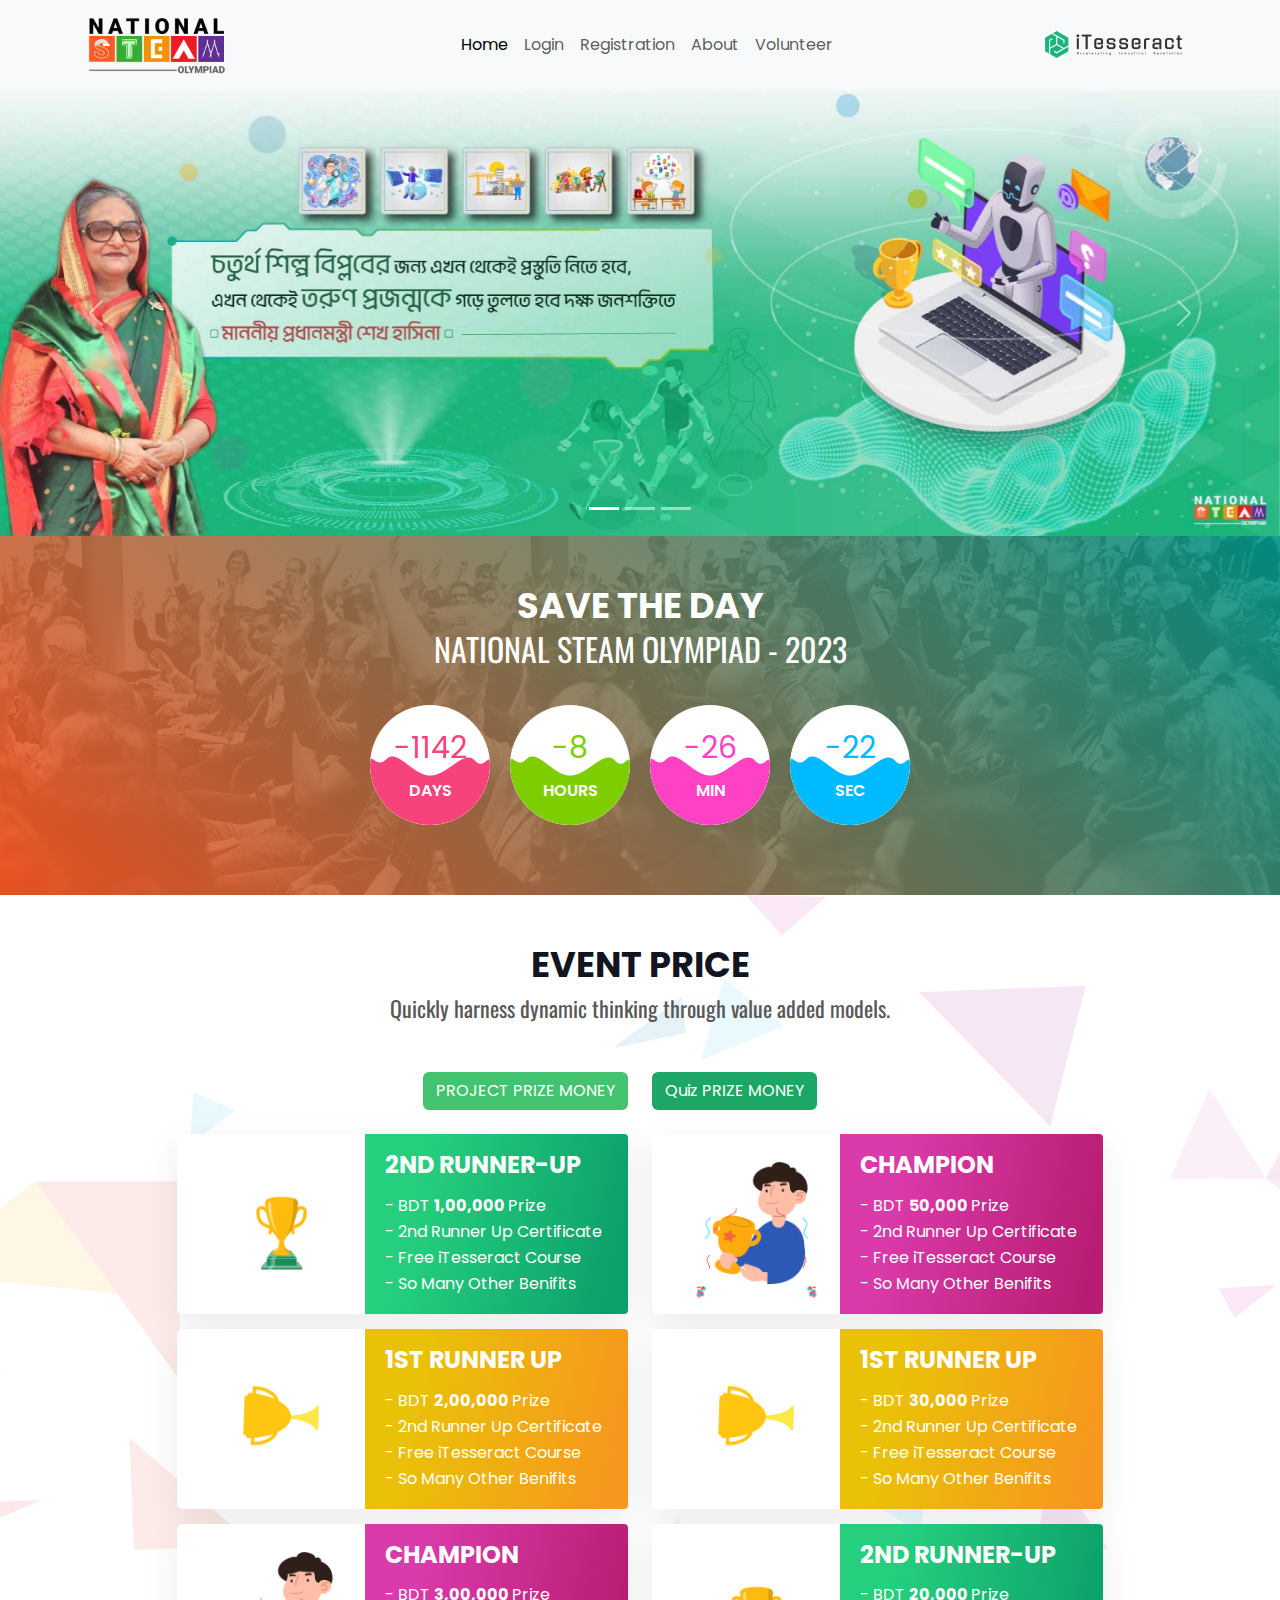
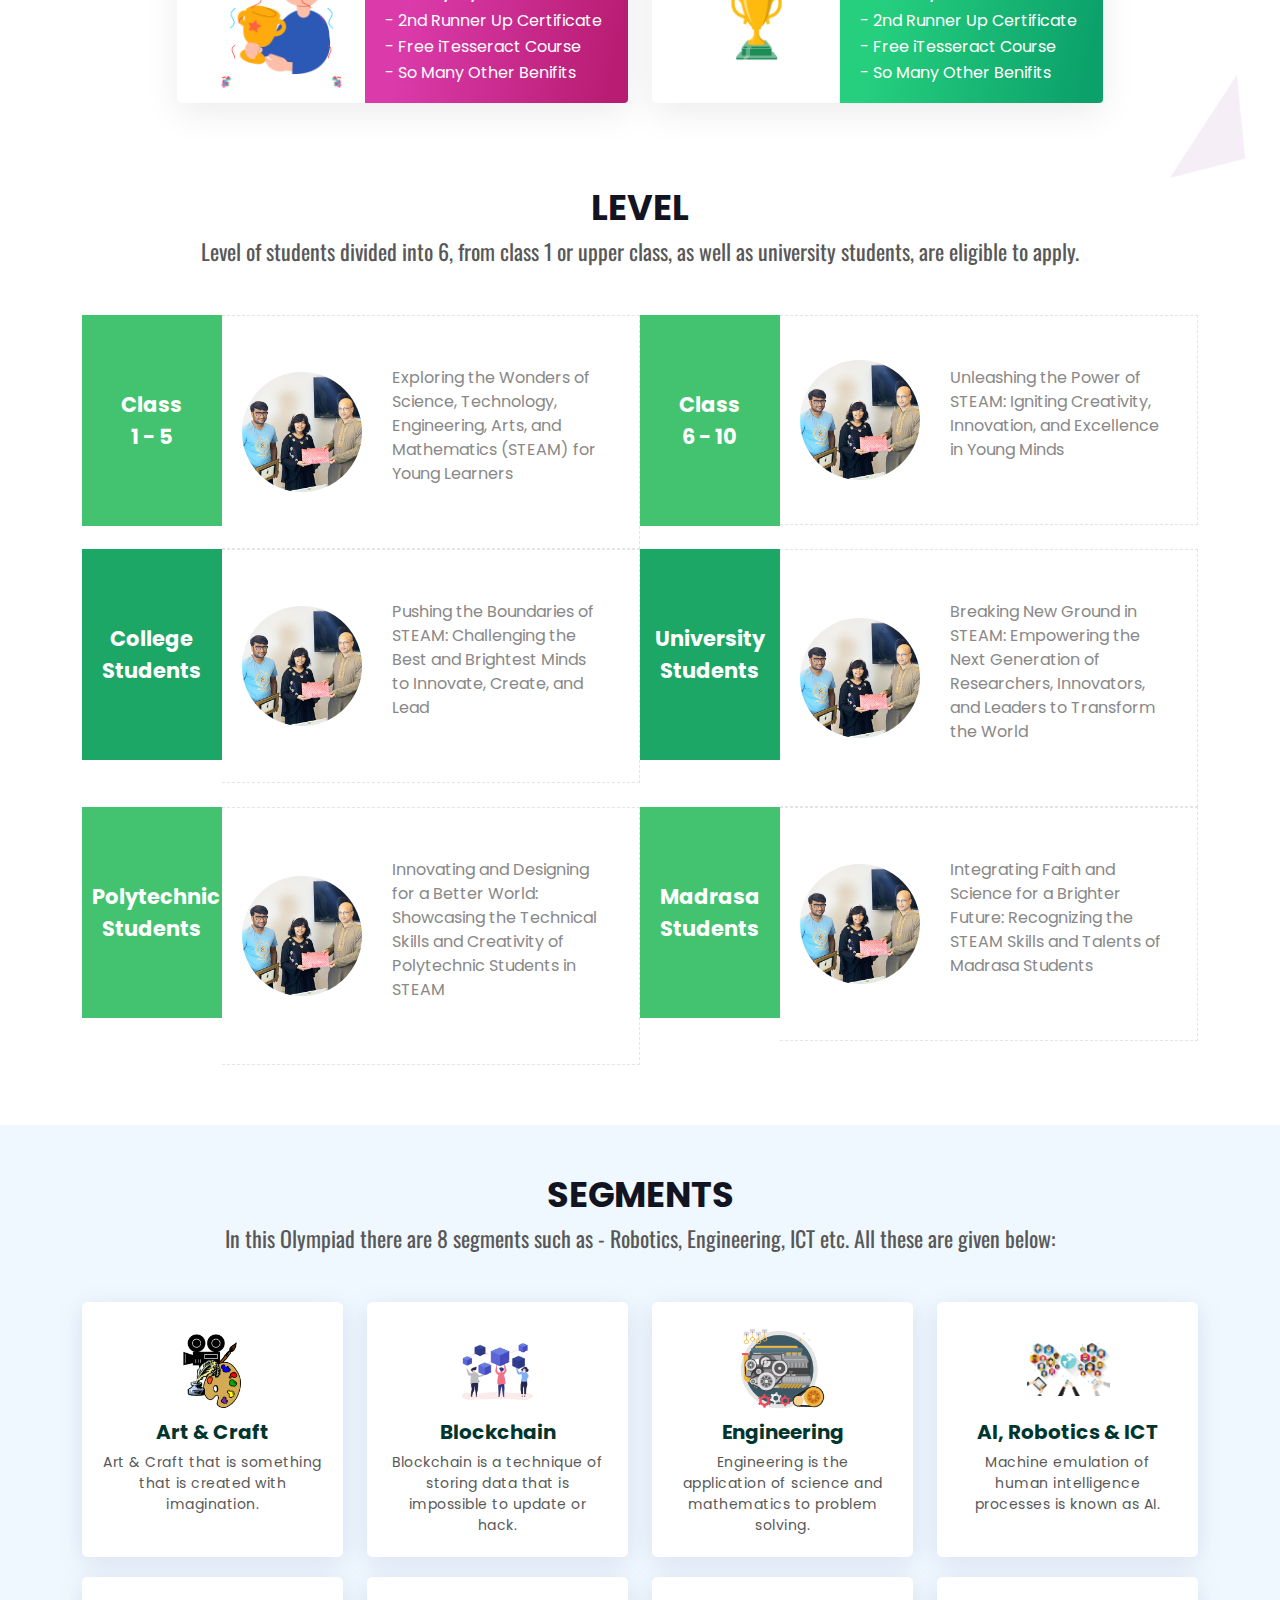
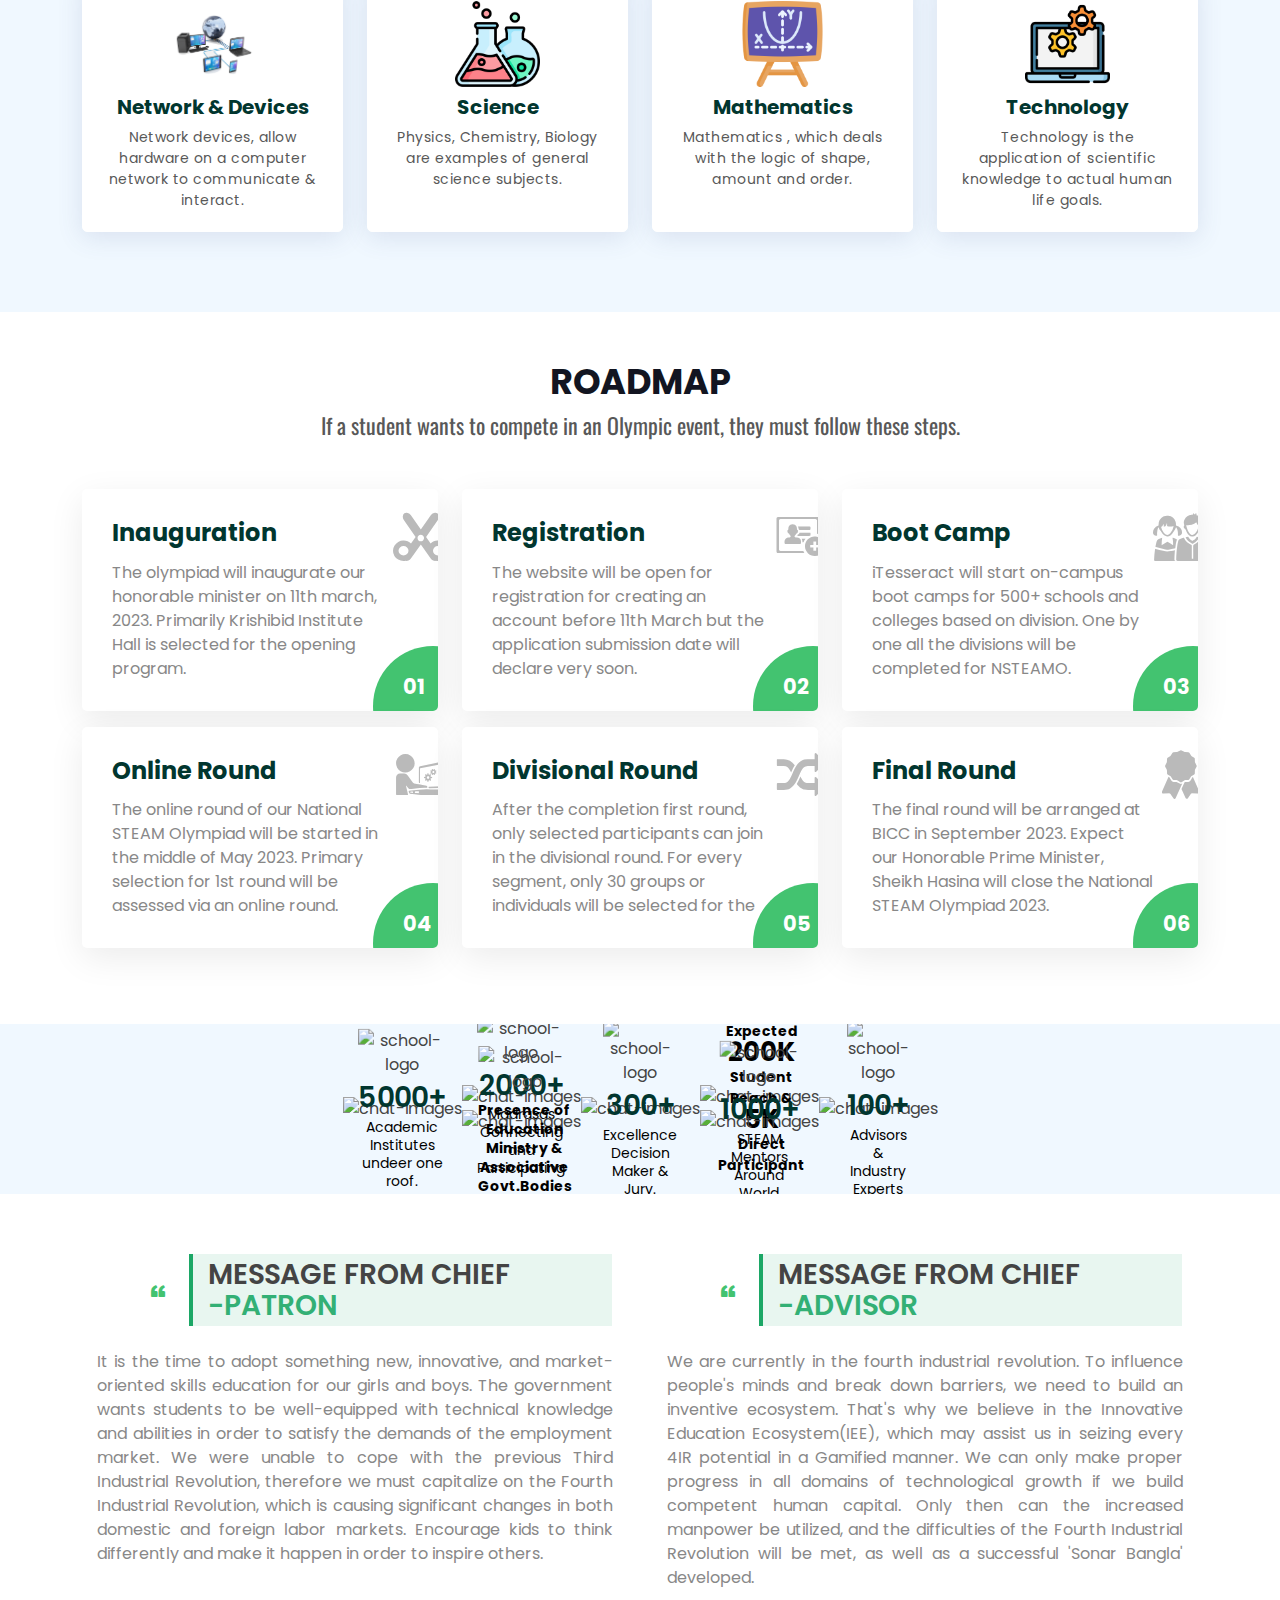
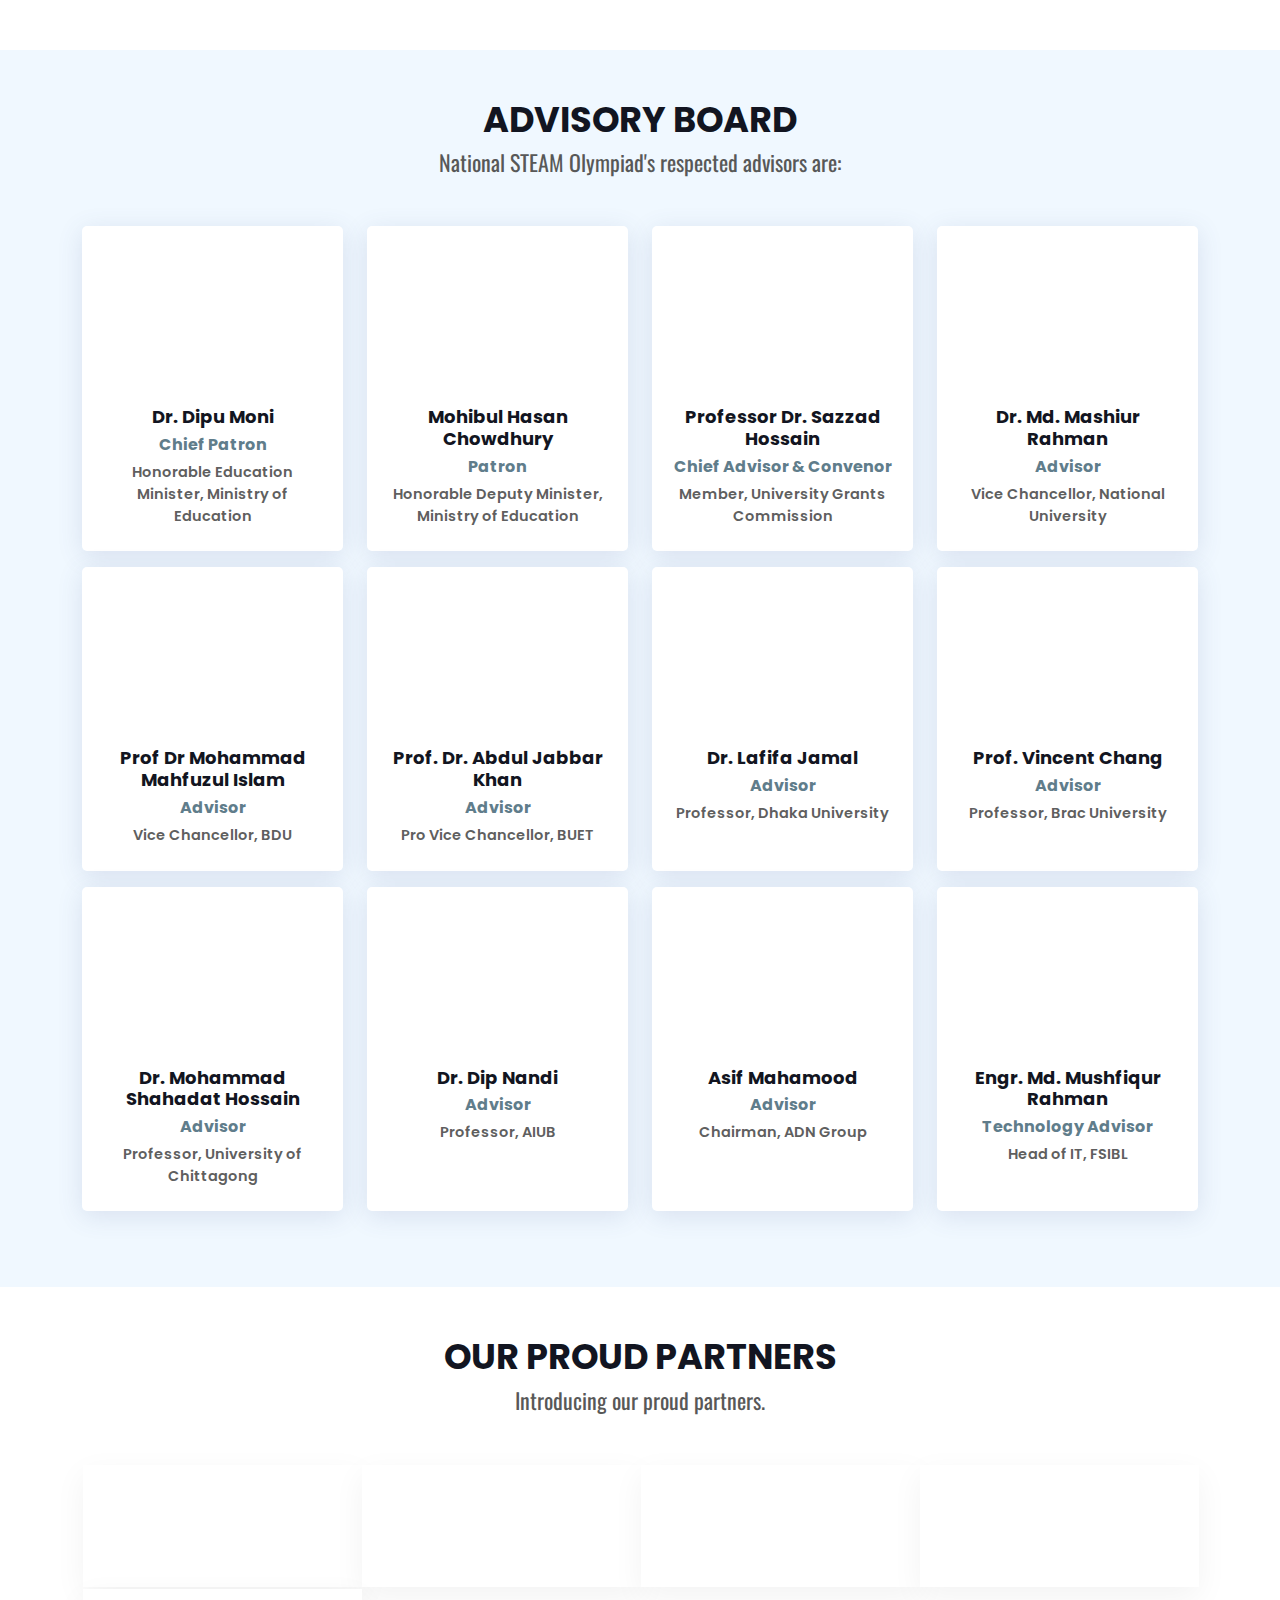
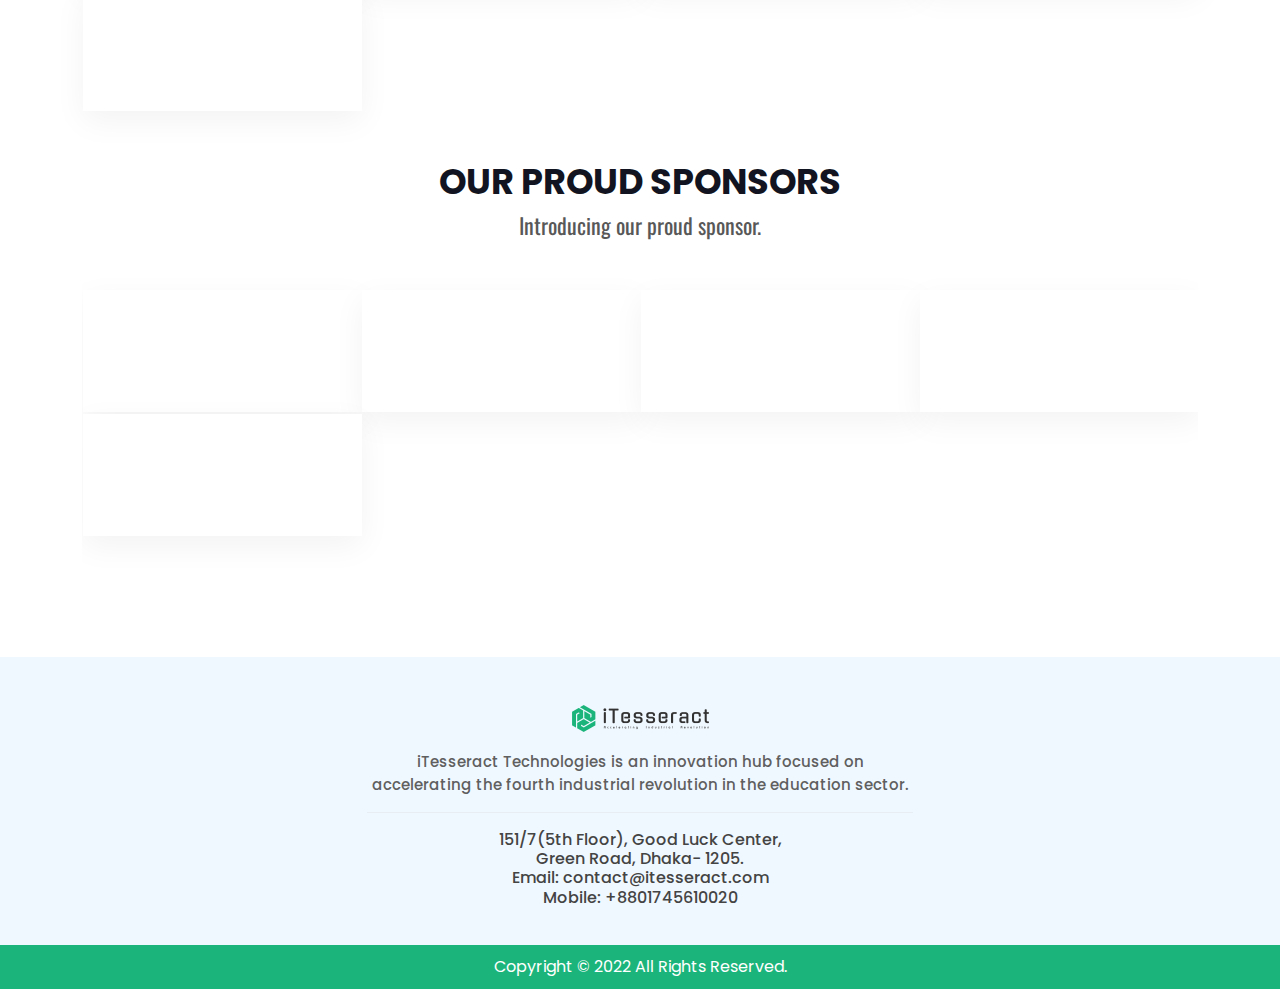
==== index.html @ 8653ddee "update color" ====
<!DOCTYPE html>
<html class="no-js" lang="">
  <head>
    <meta charset="utf-8" />
    <link rel="shortcut icon" href="img/favicon.svg" />
    <title>National Steam Olympiad :: Organizer iTesseract Technologies</title>
    <meta name="description" content="" />
    <meta name="viewport" content="width=device-width, initial-scale=1" />
    <meta property="og:title" content="" />
    <meta property="og:type" content="" />
    <meta property="og:url" content="" />
    <meta property="og:image" content="" />
    <link rel="manifest" href="site.webmanifest" />
    <link rel="apple-touch-icon" href="icon.png" />
    <!-- Place favicon.ico in the root directory -->
    <!-- google fonts -->
    <link rel="preconnect" href="https://fonts.googleapis.com" />
    <link rel="preconnect" href="https://fonts.gstatic.com" crossorigin />
    <link
      href="https://fonts.googleapis.com/css2?family=Oswald:wght@200;300;400;500;600;700&family=Poppins:ital,wght@0,300;0,400;0,500;0,600;0,700;0,900;1,300;1,400;1,500;1,600;1,700&display=swap"
      rel="stylesheet"
    />
    <!-- bootstrap css -->
    <link rel="stylesheet" href="css/bootstrap.min.css" />
    <!-- icofontcss -->
    <link rel="stylesheet" href="css/icofont.min.css" />
    <link rel="stylesheet" href="css/normalize.css" />
    <link rel="stylesheet" href="css/main.css" />
    <link rel="stylesheet" href="style.css" />
    <link rel="stylesheet" href="css/responsive.css" />
  </head>

  <body>
    <!-- ======= Header ======= -->
    <header>
      <nav class="navbar sticky-top navbar-expand-lg bg-light bg-gradient">
        <div class="container">
          <a class="navbar-brand" href="index.html">
            <img class="brand-logo" src="img/stem-logo.png" alt="stem-logo" />
          </a>
          <button
            class="navbar-toggler"
            type="button"
            data-bs-toggle="collapse"
            data-bs-target="#navbarSupportedContent"
            aria-controls="navbarSupportedContent"
            aria-expanded="false"
            aria-label="Toggle navigation"
          >
            <span class="navbar-toggler-icon"></span>
          </button>
          <div class="collapse navbar-collapse" id="navbarSupportedContent">
            <ul class="navbar-nav mx-auto mb-2 mb-lg-0">
              <li class="nav-item">
                <a class="nav-link active" aria-current="page" href="#"
                  >Home
                </a>
              </li>
              <li class="nav-item">
                <a class="nav-link" href="#">Login</a>
              </li>
              <li class="nav-item">
                <a class="nav-link" href="#">Registration</a>
              </li>
              <li class="nav-item">
                <a class="nav-link" href="#">About</a>
              </li>
              <li class="nav-item">
                <a class="nav-link" href="#"> Volunteer</a>
              </li>
            </ul>
            <a class="navbar-brand" href="https://itesseract.co/">
              <img
                class="brand-logo2"
                src="img/logoo.png"
                alt="itesseract-logo"
              />
            </a>
          </div>
        </div>
      </nav>
    </header>
    <!-- End Header -->

    <!-- ======= Hero Section ======= -->
    <div id="carouselExampleIndicators" class="carousel slide">
      <div class="carousel-indicators">
        <button
          type="button"
          data-bs-target="#carouselExampleIndicators"
          data-bs-slide-to="0"
          class="active"
          aria-current="true"
          aria-label="Slide 1"
        ></button>
        <button
          type="button"
          data-bs-target="#carouselExampleIndicators"
          data-bs-slide-to="1"
          aria-label="Slide 2"
        ></button>
        <button
          type="button"
          data-bs-target="#carouselExampleIndicators"
          data-bs-slide-to="2"
          aria-label="Slide 3"
        ></button>
      </div>
      <div class="carousel-inner">
        <div class="carousel-item active">
          <img
            loading="lazy"
            src="img/hero/test-02_1677134857.jpg"
            class="d-block w-100"
            alt="slider-01"
          />
        </div>
        <div class="carousel-item">
          <img
            loading="lazy"
            src="img/hero/test-02_1677134857.jpg"
            class="d-block w-100"
            alt="slider-02"
          />
        </div>
        <div class="carousel-item">
          <img
            loading="lazy"
            src="img/hero/test-02_1677134857.jpg"
            class="d-block w-100"
            alt="slider-03"
          />
        </div>
      </div>
      <button
        class="carousel-control-prev"
        type="button"
        data-bs-target="#carouselExampleIndicators"
        data-bs-slide="prev"
      >
        <span class="carousel-control-prev-icon" aria-hidden="true"></span>
        <span class="visually-hidden">Previous</span>
      </button>
      <button
        class="carousel-control-next"
        type="button"
        data-bs-target="#carouselExampleIndicators"
        data-bs-slide="next"
      >
        <span class="carousel-control-next-icon" aria-hidden="true"></span>
        <span class="visually-hidden">Next</span>
      </button>
    </div>
    <!-- End Hero section -->

    <!-- ======= countdown days ======= -->
    <section class="count-down overlay" id="count-down">
      <div class="container">
        <div class="row">
          <div class="col-lg-12">
            <div class="count-down-heading">
              <h2 class="text-uppercase">save the day</h2>
              <h3 class="text-uppercase">NATIONAL STEAM OLYMPIAD - 2023</h3>
            </div>
            <div>
              <ul id="countdown" class="countdownitems" data-count="2023/06/11">
                <li class="clock-item" title="Days">
                  <span class="count-number">%d</span>
                  <p class="days_text count-text">Days</p>
                </li>
                <li class="clock-item" title="Hours">
                  <span class="count-number">%h</span>
                  <p class="days_text count-text">Hours</p>
                </li>
                <li class="clock-item" title="Min">
                  <span class="count-number">%m</span>
                  <p class="days_text count-text">Min</p>
                </li>
                <li class="clock-item" title="Sec">
                  <span class="count-number">%s</span>
                  <p class="days_text count-text">Sec</p>
                </li>
              </ul>
            </div>
          </div>
        </div>
      </div>
    </section>
    <!-- End countdown days -->

    <!-- ======= price section ======= -->
    <section id="price-section" class="price-section">
      <div class="container">
        <div class="section-title mb-5">
          <h3>Event Price</h3>
          <p>Quickly harness dynamic thinking through value added models.</p>
        </div>
        <div class="row">
          <div class="col-lg-12">
            <div class="row justify-content-center">
              <div class="col-lg-10">
                <div class="row">
                  <div class="col-lg-6 col-sm-12">
                    <div class="mb-4 text-end">
                      <button class="btn prize-btn">PROJECT PRIZE MONEY</button>
                    </div>
                    <div class="card single-price-item">
                      <div class="row g-0 align-items-center">
                        <div class="col-md-5 col-5">
                          <div class="price-svg">
                            <img
                              loading="lazy"
                              src="img/animation/100888-cup.gif"
                              class="img-fluid rounded-start"
                              alt="..."
                            />
                          </div>
                        </div>
                        <div class="col-md-7 col-7">
                          <div class="card-body single-price-body">
                            <h3>2ND RUNNER-UP</h3>
                            <p>- BDT <b> 1,00,000 </b> Prize</p>
                            <p>- 2nd Runner Up Certificate</p>
                            <p>- Free iTesseract Course</p>
                            <p>- So Many Other Benifits</p>
                          </div>
                        </div>
                      </div>
                    </div>
                    <div class="card single-price-item">
                      <div class="row g-0 align-items-center">
                        <div class="col-md-5 col-5">
                          <div class="price-svg">
                            <img
                              loading="lazy"
                              src="img/animation/first.gif"
                              class="img-fluid rounded-start"
                              alt="1ST RUNNER UP"
                            />
                          </div>
                        </div>
                        <div class="col-md-7 col-7">
                          <div class="card-body single-price-body2">
                            <h3>1ST RUNNER UP</h3>
                            <p>- BDT <b> 2,00,000 </b> Prize</p>
                            <p>- 2nd Runner Up Certificate</p>
                            <p>- Free iTesseract Course</p>
                            <p>- So Many Other Benifits</p>
                          </div>
                        </div>
                      </div>
                    </div>
                    <div class="card single-price-item">
                      <div class="row g-0 align-items-center">
                        <div class="col-md-5 col-5">
                          <div class="price-svg">
                            <img
                              loading="lazy"
                              src="img/animation/cam.gif"
                              class="img-fluid rounded-start"
                              alt="CHAMPION"
                            />
                          </div>
                        </div>
                        <div class="col-md-7 col-7">
                          <div class="card-body single-price-body3">
                            <h3>CHAMPION</h3>
                            <p>- BDT <b> 3,00,000 </b> Prize</p>
                            <p>- 2nd Runner Up Certificate</p>
                            <p>- Free iTesseract Course</p>
                            <p>- So Many Other Benifits</p>
                          </div>
                        </div>
                      </div>
                    </div>
                  </div>
                  <div class="col-lg-6 col-sm-12">
                    <div class="mb-4">
                      <button class="btn quiz-btn">Quiz PRIZE MONEY</button>
                    </div>
                    <div class="card single-price-item">
                      <div class="row g-0 align-items-center">
                        <div class="col-md-5 col-5">
                          <div class="price-svg">
                            <img
                              loading="lazy"
                              src="img/animation/cam.gif"
                              class="img-fluid rounded-start"
                              alt="CHAMPION"
                            />
                          </div>
                        </div>
                        <div class="col-md-7 col-7">
                          <div class="card-body single-price-body3">
                            <h3>CHAMPION</h3>
                            <p>- BDT <b> 50,000 </b> Prize</p>
                            <p>- 2nd Runner Up Certificate</p>
                            <p>- Free iTesseract Course</p>
                            <p>- So Many Other Benifits</p>
                          </div>
                        </div>
                      </div>
                    </div>
                    <div class="card single-price-item">
                      <div class="row g-0 align-items-center">
                        <div class="col-md-5 col-5">
                          <div class="price-svg">
                            <img
                              loading="lazy"
                              src="img/animation/first.gif"
                              class="img-fluid rounded-start"
                              alt="1ST RUNNER UP"
                            />
                          </div>
                        </div>
                        <div class="col-md-7 col-7">
                          <div class="card-body single-price-body2">
                            <h3>1ST RUNNER UP</h3>
                            <p>- BDT <b> 30,000 </b> Prize</p>
                            <p>- 2nd Runner Up Certificate</p>
                            <p>- Free iTesseract Course</p>
                            <p>- So Many Other Benifits</p>
                          </div>
                        </div>
                      </div>
                    </div>
                    <div class="card single-price-item">
                      <div class="row g-0 align-items-center">
                        <div class="col-md-5 col-5">
                          <div class="price-svg">
                            <img
                              loading="lazy"
                              src="img/animation/100888-cup.gif"
                              class="img-fluid rounded-start"
                              alt="..."
                            />
                          </div>
                        </div>
                        <div class="col-md-7 col-7">
                          <div class="card-body single-price-body">
                            <h3>2ND RUNNER-UP</h3>
                            <p>- BDT <b> 20,000 </b> Prize</p>
                            <p>- 2nd Runner Up Certificate</p>
                            <p>- Free iTesseract Course</p>
                            <p>- So Many Other Benifits</p>
                          </div>
                        </div>
                      </div>
                    </div>
                  </div>
                </div>
              </div>
            </div>
          </div>
        </div>
      </div>
    </section>
    <!-- End price section -->

    <!-- ======= Level section ======= -->
    <section id="Level-section" class="level-section">
      <div class="container">
        <div class="section-title mb-5">
          <h3>LEVEL</h3>
          <p class="">
            Level of students divided into 6, from class 1 or upper class, as
            well as university students, are eligible to apply.
          </p>
        </div>
        <div class="row g-0">
          <!-- level-listing start  -->
          <div class="col-lg-6">
            <div class="level-listing">
              <div class="row g-0">
                <div class="col-lg-3">
                  <div class="level-slot-class">
                    <span
                      >Class <br />
                      1 - 5</span
                    >
                  </div>
                </div>
                <div class="col-lg-9">
                  <div class="level-slot-info">
                    <a href="">
                      <img
                        loading="lazy"
                        class="level-slot-student img-fluid"
                        src="img/class-5---10_1674560384.jpg"
                        alt=""
                      />
                    </a>
                    <div class="level-slot-info-content">
                      <!-- <h3>Class 1 - 5</h3> -->
                      <p>
                        Exploring the Wonders of Science, Technology,
                        Engineering, Arts, and Mathematics (STEAM) for Young
                        Learners
                      </p>
                    </div>
                  </div>
                </div>
              </div>
            </div>
          </div>
          <!-- level-listing end  -->
          <!-- level-listing start  -->
          <div class="col-lg-6">
            <div class="level-listing">
              <div class="row g-0">
                <div class="col-lg-3">
                  <div class="level-slot-class">
                    <span
                      >Class <br />
                      6 - 10</span
                    >
                  </div>
                </div>
                <div class="col-lg-9">
                  <div class="level-slot-info">
                    <a href="">
                      <img
                        loading="lazy"
                        class="level-slot-student img-fluid"
                        src="img/class-5---10_1674560384.jpg"
                        alt=""
                      />
                    </a>
                    <div class="level-slot-info-content">
                      <!-- <h3>Class 6 - 10</h3> -->
                      <p>
                        Unleashing the Power of STEAM: Igniting Creativity,
                        <br />
                        Innovation, and Excellence in Young Minds
                      </p>
                    </div>
                  </div>
                </div>
              </div>
            </div>
          </div>
          <!-- level-listing end  -->
          <div class="col-lg-6">
            <div class="level-listing">
              <div class="row g-0">
                <div class="col-lg-3">
                  <div class="level-slot-class2">
                    <span>College Students</span>
                  </div>
                </div>
                <div class="col-lg-9">
                  <div class="level-slot-info">
                    <a href="">
                      <img
                        loading="lazy"
                        class="level-slot-student img-fluid"
                        src="img/class-5---10_1674560384.jpg"
                        alt=""
                      />
                    </a>
                    <div class="level-slot-info-content">
                      <!-- <h3>College Students</h3> -->
                      <p>
                        Pushing the Boundaries of STEAM: Challenging the Best
                        and Brightest Minds to Innovate, Create, and Lead
                      </p>
                    </div>
                  </div>
                </div>
              </div>
            </div>
          </div>
          <div class="col-lg-6">
            <div class="level-listing">
              <div class="row g-0">
                <div class="col-lg-3">
                  <div class="level-slot-class2">
                    <span> University Students</span>
                  </div>
                </div>
                <div class="col-lg-9">
                  <div class="level-slot-info">
                    <a href="">
                      <img
                        loading="lazy"
                        class="level-slot-student img-fluid"
                        src="img/class-5---10_1674560384.jpg"
                        alt=""
                      />
                    </a>
                    <div class="level-slot-info-content">
                      <!-- <h3>University Students</h3> -->
                      <p>
                        Breaking New Ground in STEAM: Empowering the Next
                        Generation of Researchers, Innovators, and Leaders to
                        Transform the World
                      </p>
                    </div>
                  </div>
                </div>
              </div>
            </div>
          </div>
          <div class="col-lg-6">
            <div class="level-listing">
              <div class="row g-0">
                <div class="col-lg-3">
                  <div class="level-slot-class">
                    <span>Polytechnic Students</span>
                  </div>
                </div>
                <div class="col-lg-9">
                  <div class="level-slot-info">
                    <a href="">
                      <img
                        loading="lazy"
                        class="level-slot-student img-fluid"
                        src="img/class-5---10_1674560384.jpg"
                        alt=""
                      />
                    </a>
                    <div class="level-slot-info-content">
                      <!-- <h3>Polytechnic Students</h3> -->
                      <p>
                        Innovating and Designing for a Better World: Showcasing
                        the Technical Skills and Creativity of Polytechnic
                        Students in STEAM
                      </p>
                    </div>
                  </div>
                </div>
              </div>
            </div>
          </div>
          <div class="col-lg-6">
            <div class="level-listing">
              <div class="row g-0">
                <div class="col-lg-3">
                  <div class="level-slot-class">
                    <span>Madrasa Students</span>
                  </div>
                </div>
                <div class="col-lg-9">
                  <div class="level-slot-info">
                    <a href="">
                      <img
                        loading="lazy"
                        class="level-slot-student img-fluid"
                        src="img/class-5---10_1674560384.jpg"
                        alt=""
                      />
                    </a>
                    <div class="level-slot-info-content">
                      <!-- <h3>Madrasa Students</h3> -->
                      <p>
                        Integrating Faith and Science for a Brighter Future:
                        Recognizing the STEAM Skills and Talents of Madrasa
                        Students
                      </p>
                    </div>
                  </div>
                </div>
              </div>
            </div>
          </div>
        </div>
      </div>
    </section>
    <!-- End Level section -->

    <!-- ======= SEGMENTS ======= -->
    <section id="segment" class="segment">
      <div class="container">
        <div class="section-title mb-5">
          <h3>SEGMENTS</h3>
          <p class="">
            In this Olympiad there are 8 segments such as - Robotics,
            Engineering, ICT etc. All these are given below:
          </p>
        </div>
        <div class="row">
          <div class="col-md-6 col-lg-3 d-flex align-items-stretch">
            <div class="segment-card">
              <div class="icon">
                <img
                  loading="lazy"
                  class="img-fluid segment-icons"
                  src="img/icons/art-&-craft_1671603487.png"
                  alt="art craft"
                />
              </div>
              <h4 class="title"><a href="">Art & Craft</a></h4>
              <p class="description">
                Art & Craft that is something that is created with imagination.
              </p>
            </div>
          </div>
          <div class="col-md-6 col-lg-3 d-flex align-items-stretch">
            <div class="segment-card">
              <div class="icon">
                <img
                  loading="lazy"
                  class="img-fluid"
                  src="img/icons/blockchain_1671602886.jpg"
                  alt="art craft"
                />
              </div>
              <h4 class="title"><a href="">Blockchain</a></h4>
              <p class="description">
                Blockchain is a technique of storing data that is impossible to
                update or hack.
              </p>
            </div>
          </div>
          <div class="col-md-6 col-lg-3 d-flex align-items-stretch">
            <div class="segment-card">
              <div class="icon">
                <img
                  loading="lazy"
                  class="img-fluid"
                  src="img/icons/engineering_1671602560.png"
                  alt="art craft"
                />
              </div>
              <h4 class="title"><a href="">Engineering</a></h4>
              <p class="description">
                Engineering is the application of science and mathematics to
                problem solving.
              </p>
            </div>
          </div>
          <div class="col-md-6 col-lg-3 d-flex align-items-stretch">
            <div class="segment-card">
              <div class="icon">
                <img
                  loading="lazy"
                  class="img-fluid"
                  src="img/icons/ai-&-ict_1671515935.png"
                  alt="art craft"
                />
              </div>
              <h4 class="title"><a href="">AI, Robotics & ICT</a></h4>
              <p class="description">
                Machine emulation of human intelligence processes is known as
                AI.
              </p>
            </div>
          </div>
          <div class="col-md-6 col-lg-3 d-flex align-items-stretch">
            <div class="segment-card">
              <div class="icon">
                <img
                  loading="lazy"
                  class="img-fluid"
                  src="img/icons/network-&-devices_1671515806.png"
                  alt="Network & Devices"
                />
              </div>
              <h4 class="title"><a href="">Network & Devices</a></h4>
              <p class="description">
                Network devices, allow hardware on a computer network to
                communicate & interact.
              </p>
            </div>
          </div>
          <div class="col-md-6 col-lg-3 d-flex align-items-stretch">
            <div class="segment-card">
              <div class="icon">
                <img
                  loading="lazy"
                  class="img-fluid"
                  src="img/icons/general-science_1670650519.png"
                  alt="Science"
                />
              </div>
              <h4 class="title"><a href="">Science</a></h4>
              <p class="description">
                Physics, Chemistry, Biology are examples of general science
                subjects.
              </p>
            </div>
          </div>
          <div class="col-md-6 col-lg-3 d-flex align-items-stretch">
            <div class="segment-card">
              <div class="icon">
                <img
                  loading="lazy"
                  class="img-fluid"
                  src="img/icons/mathematics_1670650476.png"
                  alt="Mathematics"
                />
              </div>
              <h4 class="title"><a href="">Mathematics</a></h4>
              <p class="description">
                Mathematics , which deals with the logic of shape, amount and
                order.
              </p>
            </div>
          </div>
          <div class="col-md-6 col-lg-3 d-flex align-items-stretch">
            <div class="segment-card">
              <div class="icon">
                <img
                  loading="lazy"
                  class="img-fluid"
                  src="img/icons/technology-&-engineering_1670650377.png"
                  alt="Technology"
                />
              </div>
              <h4 class="title"><a href="">Technology</a></h4>
              <p class="description">
                Technology is the application of scientific knowledge to actual
                human life goals.
              </p>
            </div>
          </div>
        </div>
      </div>
    </section>
    <!-- End SEGMENTS -->

    <!-- ======= ROADMAP ======= -->
    <section id="roadmap" class="roadmap">
      <div class="container">
        <div class="section-title mb-5">
          <h3>ROADMAP</h3>
          <p class="">
            If a student wants to compete in an Olympic event, they must follow
            these steps.
          </p>
        </div>
        <div class="row">
          <div class="col-lg-4 col-md-6 col-sm-12 mb-3">
            <div class="Roadmap-items h-100">
              <i class="icofont-ui-cut roadmap-icons"></i>
              <h3 class="roadmap-title">Inauguration</h3>
              <p class="roadmap-content">
                The olympiad will inaugurate our honorable minister on 11th
                march, 2023. Primarily Krishibid Institute Hall is selected for
                the opening program.
              </p>
              <span class="Roadmap-number">01</span>
            </div>
          </div>
          <div class="col-lg-4 col-md-6 col-sm-12 mb-3">
            <div class="Roadmap-items h-100">
              <i class="icofont-contact-add roadmap-icons"></i>
              <h3 class="roadmap-title">Registration</h3>
              <p class="roadmap-content">
                The website will be open for registration for creating an
                account before 11th March but the application submission date
                will declare very soon.
              </p>
              <span class="Roadmap-number">02</span>
            </div>
          </div>
          <div class="col-lg-4 col-md-6 col-sm-12 mb-3">
            <div class="Roadmap-items h-100">
              <i class="icofont-group-students roadmap-icons"></i>
              <h3 class="roadmap-title">Boot Camp</h3>
              <p class="roadmap-content">
                iTesseract will start on-campus boot camps for 500+ schools and
                colleges based on division. One by one all the divisions will be
                completed for NSTEAMO.
              </p>
              <span class="Roadmap-number">03</span>
            </div>
          </div>
          <div class="col-lg-4 col-md-6 col-sm-12 mb-3">
            <div class="Roadmap-items h-100">
              <i class="icofont-architecture-alt roadmap-icons"></i>
              <h3 class="roadmap-title">Online Round</h3>
              <p class="roadmap-content">
                The online round of our National STEAM Olympiad will be started
                in the middle of May 2023. Primary selection for 1st round will
                be assessed via an online round.
              </p>
              <span class="Roadmap-number">04</span>
            </div>
          </div>
          <div class="col-lg-4 col-md-6 col-sm-12 mb-3">
            <div class="Roadmap-items h-100">
              <i class="icofont-random roadmap-icons"></i>
              <h3 class="roadmap-title">Divisional Round</h3>
              <p class="roadmap-content">
                After the completion first round, only selected participants can
                join in the divisional round. For every segment, only 30 groups
                or individuals will be selected for the
              </p>
              <span class="Roadmap-number">05</span>
            </div>
          </div>
          <div class="col-lg-4 col-md-6 col-sm-12 mb-3">
            <div class="Roadmap-items h-100">
              <i class="icofont-badge roadmap-icons"></i>
              <h3 class="roadmap-title">Final Round</h3>
              <p class="roadmap-content">
                The final round will be arranged at BICC in September 2023.
                Expect our Honorable Prime Minister, Sheikh Hasina will close
                the National STEAM Olympiad 2023.
              </p>
              <span class="Roadmap-number">06</span>
            </div>
          </div>
        </div>
      </div>
    </section>
    <!-- End ROADMAP -->

    <!-- start architecture design  -->
    <section class="architecture-section">
      <div class="container">
        <div class="row">
          <div class="col-lg-12">
            <div
              class="d-flex align-items-center justify-content-center flex-wrap"
            >
              <div class="architecture-container">
                <img
                  class="img-fluid"
                  src="https://i.ibb.co/CVw0BWG/New-Project-1.png"
                  alt="chat-images"
                />
                <div class="architecture-text text-center">
                  <img
                    class="img-fluid"
                    src="https://i.ibb.co/6ZF1TWc/icons8-school-50-1.png"
                    alt="school-logo"
                  />
                  <h4 class="mb-0">5000+</h4>
                  <p class="mb-0">Academic Institutes undeer one roof.</p>
                </div>
              </div>
              <div>
                <div
                  class="d-flex align-items-center justify-content-center flex-row flex-md-column flex-wrap"
                >
                  <div class="architecture-container">
                    <img
                      class="img-fluid"
                      src="https://i.ibb.co/CVw0BWG/New-Project-1.png"
                      alt="chat-images"
                    />
                    <div class="architecture-text text-center">
                      <img
                        class="img-fluid"
                        src="https://i.ibb.co/261ppp8/icons8-mosque-50.png"
                        alt="school-logo"
                      />
                      <h4 class="mb-0">2000+</h4>
                      <p class="mb-0">Madrasas Connecting and Participating</p>
                    </div>
                  </div>
                  <div class="architecture-container">
                    <img
                      class="img-fluid"
                      src="https://i.ibb.co/M8MqxNL/New-Project-2.png"
                      alt="chat-images"
                    />
                    <div class="architecture-text-second text-center">
                      <img
                        class="img-fluid"
                        src="https://i.ibb.co/9g1Wy80/Government-Seal-of-Bangladesh-svg.png"
                        alt="school-logo"
                      />
                      <p class="mb-0">
                        Presence of Education Ministry & Associative Govt.Bodies
                      </p>
                    </div>
                  </div>
                </div>
              </div>
              <div class="architecture-container">
                <img
                  class="img-fluid"
                  src="https://i.ibb.co/CVw0BWG/New-Project-1.png"
                  alt="chat-images"
                />
                <div class="architecture-text text-center">
                  <img
                    class="img-fluid"
                    src="https://i.ibb.co/FBPVGsS/icons8-user-groups-50.png"
                    alt="school-logo"
                  />
                  <h4 class="mb-0">300+</h4>
                  <p class="mb-0">Excellence Decision Maker & Jury.</p>
                </div>
              </div>
              <div>
                <div
                  class="d-flex align-items-center justify-content-center flex-row flex-md-column flex-wrap"
                >
                  <div class="architecture-container">
                    <img
                      class="img-fluid"
                      src="https://i.ibb.co/M8MqxNL/New-Project-2.png"
                      alt="chat-images"
                    />
                    <div class="architecture-text-three text-center">
                      <p class="mb-0">
                        Expected <br />
                        <span>200K</span> <br />
                        Student Reach & <br />
                        <span>5K</span> <br />
                        Direct Participant
                      </p>
                    </div>
                  </div>
                  <div class="architecture-container">
                    <img
                      class="img-fluid"
                      src="https://i.ibb.co/CVw0BWG/New-Project-1.png"
                      alt="chat-images"
                    />
                    <div class="architecture-text text-center">
                      <img
                        class="img-fluid"
                        src="https://i.ibb.co/HTCPdxS/icons8-combo-chart-50.png"
                        alt="school-logo"
                      />
                      <h4 class="mb-0">1000+</h4>
                      <p class="mb-0">STEAM Mentors Around World</p>
                    </div>
                  </div>
                </div>
              </div>
              <div class="architecture-container">
                <img
                  class="img-fluid"
                  src="https://i.ibb.co/CVw0BWG/New-Project-1.png"
                  alt="chat-images"
                />
                <div class="architecture-text text-center">
                  <img
                    class="img-fluid"
                    src="https://i.ibb.co/7nVvqmm/icons8-idea-sharing-50-1.png"
                    alt="school-logo"
                  />
                  <h4 class="mb-0">100+</h4>
                  <p class="mb-0">Advisors & Industry Experts</p>
                </div>
              </div>
            </div>
          </div>
        </div>
      </div>
    </section>
    <!-- end architecture design -->

    <!-- ======= MESSAGE FROM CHIEF ======= -->
    <section class="message-chief">
      <div class="container">
        <div class="row">
          <div class="col-lg-6">
            <div class="card mb-3 chief-single-item">
              <div class="row g-0 align-items-center">
                <div class="col-md-2">
                  <div class="chief-images">
                    <img
                      loading="lazy"
                      src="img/BOARD-member/edipu.png"
                      class="img-fluid"
                      alt="..."
                    />
                    <div class="chief-images-icons">
                      <i class="icofont-quote-left"></i>
                    </div>
                  </div>
                </div>
                <div class="col-md-10">
                  <div class="card-body py-0 chief-contnent">
                    <h5 class="card-title">
                      MESSAGE FROM CHIEF <br />
                      <span>-PATRON</span>
                    </h5>
                  </div>
                </div>
              </div>
            </div>
            <div>
              <p class="card-text chief-message">
                It is the time to adopt something new, innovative, and
                market-oriented skills education for our girls and boys. The
                government wants students to be well-equipped with technical
                knowledge and abilities in order to satisfy the demands of the
                employment market. We were unable to cope with the previous
                Third Industrial Revolution, therefore we must capitalize on the
                Fourth Industrial Revolution, which is causing significant
                changes in both domestic and foreign labor markets. Encourage
                kids to think differently and make it happen in order to inspire
                others.
              </p>
            </div>
          </div>
          <div class="col-lg-6">
            <div class="card mb-3 chief-single-item">
              <div class="row g-0 align-items-center">
                <div class="col-md-2">
                  <div class="chief-images">
                    <img
                      loading="lazy"
                      src="img/BOARD-member/eadvisor.png"
                      class="img-fluid"
                      alt="..."
                    />
                    <div class="chief-images-icons">
                      <i class="icofont-quote-left"></i>
                    </div>
                  </div>
                </div>
                <div class="col-md-10">
                  <div class="card-body py-0 chief-contnent">
                    <h5 class="card-title">
                      MESSAGE FROM CHIEF <br /><span>-ADVISOR</span>
                    </h5>
                  </div>
                </div>
              </div>
            </div>
            <div>
              <p class="card-text chief-message">
                We are currently in the fourth industrial revolution. To
                influence people's minds and break down barriers, we need to
                build an inventive ecosystem. That's why we believe in the
                Innovative Education Ecosystem(IEE), which may assist us in
                seizing every 4IR potential in a Gamified manner. We can only
                make proper progress in all domains of technological growth if
                we build competent human capital. Only then can the increased
                manpower be utilized, and the difficulties of the Fourth
                Industrial Revolution will be met, as well as a successful
                'Sonar Bangla' developed.
              </p>
            </div>
          </div>
        </div>
      </div>
    </section>
    <!-- End MESSAGE FROM CHIEF -->

    <!-- ======= ADVISORY BOARD ======= -->
    <section id="advisory" class="advisory">
      <div class="container">
        <div class="section-title mb-5">
          <h3>ADVISORY BOARD</h3>
          <p class="">National STEAM Olympiad's respected advisors are:</p>
        </div>
        <div class="row">
          <div class="col-lg-3 mb-3">
            <div class="advisory-card h-100">
              <div class="icon">
                <img
                  loading="lazy"
                  class="img-fluid advisory-icons"
                  src="img/BOARD-member/dr.-dipu-moni_1671266225.png"
                  alt="art craft"
                />
              </div>
              <h4 class="title"><a href="">Dr. Dipu Moni</a></h4>
              <h6>Chief Patron</h6>
              <p class="description">
                Honorable Education Minister, Ministry of Education
              </p>
            </div>
          </div>
          <div class="col-lg-3 mb-3">
            <div class="advisory-card h-100">
              <div class="icon">
                <img
                  loading="lazy"
                  class="img-fluid advisory-icons"
                  src="img/BOARD-member/mohibul-hasan-chowdhury_1671266197.jpg"
                  alt="Professor Dr. Sazzad Hossain"
                />
              </div>
              <h4 class="title"><a href="">Mohibul Hasan Chowdhury</a></h4>
              <h6>Patron</h6>
              <p class="description">
                Honorable Deputy Minister, Ministry of Education
              </p>
            </div>
          </div>
          <div class="col-lg-3 mb-3">
            <div class="advisory-card h-100">
              <div class="icon">
                <img
                  loading="lazy"
                  class="img-fluid advisory-icons"
                  src="img/BOARD-member/professor-dr.-sazzad-hossain_1671265742.jpg"
                  alt="Professor Dr. Sazzad Hossain"
                />
              </div>
              <h4 class="title"><a href="">Professor Dr. Sazzad Hossain</a></h4>
              <h6>Chief Advisor & Convenor</h6>
              <p class="description">Member, University Grants Commission</p>
            </div>
          </div>
          <div class="col-lg-3 mb-3">
            <div class="advisory-card h-100">
              <div class="icon">
                <img
                  loading="lazy"
                  class="img-fluid advisory-icons"
                  src="img/BOARD-member/dr.-md.-mashiur-rahman_1677159735.png"
                  alt="Dr. Md. Mashiur Rahman"
                />
              </div>
              <h4 class="title"><a href="">Dr. Md. Mashiur Rahman</a></h4>
              <h6>Advisor</h6>
              <p class="description">Vice Chancellor, National University</p>
            </div>
          </div>
          <div class="col-lg-3 mb-3">
            <div class="advisory-card h-100">
              <div class="icon">
                <img
                  loading="lazy"
                  class="img-fluid advisory-icons"
                  src="img/BOARD-member/prof-dr-mohammad-mahfuzul-islam_1677159893.png"
                  alt="Prof Dr Mohammad Mahfuzul Islam"
                />
              </div>
              <h4 class="title">
                <a href="">Prof Dr Mohammad Mahfuzul Islam</a>
              </h4>
              <h6>Advisor</h6>
              <p class="description">Vice Chancellor, BDU</p>
            </div>
          </div>
          <div class="col-lg-3 mb-3">
            <div class="advisory-card h-100">
              <div class="icon">
                <img
                  loading="lazy"
                  class="img-fluid advisory-icons"
                  src="img/BOARD-member/prof.-dr.-abdul-jabbar-khan_1671265569.jpg"
                  alt="Prof. Dr. Abdul Jabbar Khan"
                />
              </div>
              <h4 class="title"><a href="">Prof. Dr. Abdul Jabbar Khan</a></h4>
              <h6>Advisor</h6>
              <p class="description">Pro Vice Chancellor, BUET</p>
            </div>
          </div>
          <div class="col-lg-3 mb-3">
            <div class="advisory-card h-100">
              <div class="icon">
                <img
                  loading="lazy"
                  class="img-fluid advisory-icons"
                  src="img/BOARD-member/dr.-lafifa-jamal_1671265606.jpg"
                  alt="Dr. Lafifa Jamal"
                />
              </div>
              <h4 class="title"><a href="">Dr. Lafifa Jamal</a></h4>
              <h6>Advisor</h6>
              <p class="description">Professor, Dhaka University</p>
            </div>
          </div>
          <div class="col-lg-3 mb-3">
            <div class="advisory-card h-100">
              <div class="icon">
                <img
                  loading="lazy"
                  class="img-fluid advisory-icons"
                  src="img/BOARD-member/prof.-vincent-chang_1671265467.jpg"
                  alt="Prof. Vincent Chang"
                />
              </div>
              <h4 class="title"><a href="">Prof. Vincent Chang</a></h4>
              <h6>Advisor</h6>
              <p class="description">Professor, Brac University</p>
            </div>
          </div>
          <div class="col-lg-3 mb-3">
            <div class="advisory-card h-100">
              <div class="icon">
                <img
                  loading="lazy"
                  class="img-fluid advisory-icons"
                  src="img/BOARD-member/dr.-mohammad-shahadat-hossain_1677156896.png"
                  alt="Dr. Mohammad Shahadat Hossain"
                />
              </div>
              <h4 class="title"><a href="">Dr. Mohammad Shahadat Hossain</a></h4>
              <h6>Advisor</h6>
              <p class="description">Professor, University of Chittagong</p>
            </div>
          </div>
          <div class="col-lg-3 mb-3">
            <div class="advisory-card h-100">
              <div class="icon">
                <img
                  loading="lazy"
                  class="img-fluid advisory-icons"
                  src="img/BOARD-member/dr.-dip-nandi_1671265670.png"
                  alt="Dr. Dip Nandi"
                />
              </div>
              <h4 class="title"><a href="">Dr. Dip Nandi</a></h4>
              <h6>Advisor</h6>
              <p class="description">Professor, AIUB</p>
            </div>
          </div>
          <div class="col-lg-3 mb-3">
            <div class="advisory-card h-100">
              <div class="icon">
                <img
                  loading="lazy"
                  class="img-fluid advisory-icons"
                  src="img/BOARD-member/asif-mahamood_1677158815.jpg"
                  alt="Asif Mahamood"
                />
              </div>
              <h4 class="title"><a href="">Asif Mahamood</a></h4>
              <h6>Advisor</h6>
              <p class="description">Chairman, ADN Group</p>
            </div>
          </div>
          <div class="col-lg-3 mb-3">
            <div class="advisory-card h-100">
              <div class="icon">
                <img
                  loading="lazy"
                  class="img-fluid advisory-icons"
                  src="img/BOARD-member/engr.-md.-mushfiqur-rahman_1677156709.png"
                  alt="Engr. Md. Mushfiqur Rahman"
                />
              </div>
              <h4 class="title"><a href="">Engr. Md. Mushfiqur Rahman</a></h4>
              <h6>Technology Advisor</h6>
              <p class="description">Head of IT, FSIBL</p>
            </div>
          </div>
        </div>
      </div>
    </section>
    <!-- End ADVISORY BOARD -->

    <!-- ======= OUR PROUD PARTNERS ======= -->
    <section id="proud-partners" class="proud-partners">
      <div class="container">
        <div class="section-title mb-5">
          <h3>OUR PROUD PARTNERS</h3>
          <p class="">Introducing our proud partners.</p>
        </div>
        <div class="row g-0">
          <div class="col-lg-3">
            <a href="https://izoom.com.bd/" target="_blank">
              <div class="proud-partners-images" title="I-ZOOM">
              <img
                class="img-fluid"
                loading="lazy"
                src="img/PARTNERS/2023-01-12-9cbeb2_16363556668387.png"
                alt="izoom"
              />
            </div>
            </a>
          </div>
          <div class="col-lg-3">
            <a href="https://kidsmall.com.bd/" target="_blank">
              <div class="proud-partners-images" title="KID-SMALL">
              <img
                class="img-fluid"
                loading="lazy"
                src="img/PARTNERS/2023-02-21-8c3016_kids-mall-logo1.png"
                alt="kidsmall"
              />
            </div>
            </a>
          </div>
          <div class="col-lg-3">
           <a href="https://booksfactory.com.bd/" target="_blank">
             <div class="proud-partners-images" title="BooksFactory">
              <img
                class="img-fluid"
                loading="lazy"
                src="img/PARTNERS/2023-02-21-d31240_bdtutorial-logo.png"
                alt="booksfactory"
              />
            </div>
           </a>
          </div>
          <div class="col-lg-3">
            <a href="https://peoplentech.com.bd/" target="_blank">
              <div class="proud-partners-images" title="peoplentech">
              <img
                class="img-fluid"
                loading="lazy"
                src="img/PARTNERS/2023-02-23-a20485_pntl.png"
                alt="peoplentech"
              />
            </div>
            </a>
          </div>
          <div class="col-lg-3">
           <a href="https://www.pntdns.com/" target="_blank">
             <div class="proud-partners-images" title="PNTDNS">
              <img
                class="img-fluid"
                loading="lazy"
                src="img/PARTNERS/2023-02-23-b59d09_pntdnslogo.png"
                alt="pntdns"
              />
            </div>
           </a>
          </div>
        </div>

        <section>
          <div class="section-title mb-5">
            <h3>OUR PROUD SPONSORS</h3>
            <p class="">Introducing our proud sponsor.</p>
          </div>
          <div class="row g-0">
            <div class="col-lg-3">
              <a href="https://izoom.com.bd/" target="_blank">
                <div class="proud-partners-images" title="I-ZOOM">
                <img
                  class="img-fluid"
                  loading="lazy"
                  src="img/PARTNERS/2023-01-12-9cbeb2_16363556668387.png"
                  alt="izoom"
                />
              </div>
              </a>
            </div>
            <div class="col-lg-3">
             <a href="https://adngroupbd.com/" target="_blank">
               <div class="proud-partners-images" title="ADN-GROUP">
                <img
                  class="img-fluid"
                  loading="lazy"
                  src="img/PARTNERS/adn-group_1676900750.png"
                  alt="adn group"
                />
              </div>
             </a>
            </div>
            <div class="col-lg-3">
              <a href="https://www.dell.com/en-us" target="_blank">
                 <div class="proud-partners-images" title="DELL">
                <img
                  class="img-fluid dell-loog"
                  loading="lazy"
                  src="img/PARTNERS/dell_1671527409.png"
                  alt="Dell"
                />
              </div>
              </a>
            </div>
            <div class="col-lg-3">
              <a href="https://www.smartbd.com/" target="_blank">
                <div class="proud-partners-images" title="Smart-Technologies">
                <img
                  class="img-fluid"
                  loading="lazy"
                  src="img/PARTNERS/smart-technologies_1676976913.png"
                  alt="smart-technologies"
                />
              </div>
              </a>
            </div>
            <div class="col-lg-3">
              <a href="https://ingenbd.com/" target="_blank">
                <div class="proud-partners-images" title="INGEN">
                <img
                  class="img-fluid"
                  loading="lazy"
                  src="img/PARTNERS/ingen_1678446943.png"
                  alt="ingen"
                />
              </div>
              </a>
            </div>
          </div>
        </section>
      </div>
    </section>
    <!-- End OUR PROUD PARTNERS -->

    <!-- ======= footer section ======= -->
    <footer id="footer" class="footer">
      <div class="container">
        <div class="row">
          <div class="col-lg-6 offset-lg-3">
            <div class="text-center footer-contact">
              <img src="img/logoo.png" alt="itesseract company" />
              <p>
                iTesseract Technologies is an innovation hub focused on
                accelerating the fourth industrial revolution in the education
                sector.
              </p>
              <hr />
              <h6>
                151/7(5th Floor), Good Luck Center, <br />
                Green Road, Dhaka- 1205. <br />
                Email: contact@itesseract.com <br />
                Mobile: +8801745610020
              </h6>
            </div>
          </div>
        </div>
      </div>
    </footer>
    <!-- End footer section -->

    <!-- copy right section -->
    <div class="copy-right-section">
      <div class="container">
        <div class="row">
          <div class="col-lg-12">
            <div>
              <p class="copyright-footer">
                Copyright © 2022 All Rights Reserved.
              </p>
            </div>
          </div>
        </div>
      </div>
    </div>
    <!-- end copy right section -->

    <script src="js/vendor/modernizr-3.11.2.min.js"></script>
    <script src="js/jquery-3.6.0.min.js"></script>
    <script src="js/bootstrap.bundle.min.js"></script>
    <script src="js/plugins.js"></script>
    <script src="js/main.js"></script>

    <!-- Google Analytics: change UA-XXXXX-Y to be your site's ID. -->
    <script>
      window.ga = function () {
        ga.q.push(arguments);
      };
      ga.q = [];
      ga.l = +new Date();
      ga('create', 'UA-XXXXX-Y', 'auto');
      ga('set', 'anonymizeIp', true);
      ga('set', 'transport', 'beacon');
      ga('send', 'pageview');
    </script>
    <script src="https://www.google-analytics.com/analytics.js" async></script>
  </body>
</html>
---- css/main.css ----
/*! HTML5 Boilerplate v8.0.0 | MIT License | https://html5boilerplate.com/ */

/* main.css 2.1.0 | MIT License | https://github.com/h5bp/main.css#readme */
/*
 * What follows is the result of much research on cross-browser styling.
 * Credit left inline and big thanks to Nicolas Gallagher, Jonathan Neal,
 * Kroc Camen, and the H5BP dev community and team.
 */

/* ==========================================================================
   Base styles: opinionated defaults
   ========================================================================== */

html {
  color: #222;
  font-size: 1em;
  line-height: 1.4;
}

/*
 * Remove text-shadow in selection highlight:
 * https://twitter.com/miketaylr/status/12228805301
 *
 * Vendor-prefixed and regular ::selection selectors cannot be combined:
 * https://stackoverflow.com/a/16982510/7133471
 *
 * Customize the background color to match your design.
 */

::-moz-selection {
  background: #b3d4fc;
  text-shadow: none;
}

::selection {
  background: #b3d4fc;
  text-shadow: none;
}

/*
 * A better looking default horizontal rule
 */

hr {
  display: block;
  height: 1px;
  border: 0;
  border-top: 1px solid #ccc;
  margin: 1em 0;
  padding: 0;
}

/*
 * Remove the gap between audio, canvas, iframes,
 * images, videos and the bottom of their containers:
 * https://github.com/h5bp/html5-boilerplate/issues/440
 */

audio,
canvas,
iframe,
img,
svg,
video {
  vertical-align: middle;
}

/*
 * Remove default fieldset styles.
 */

fieldset {
  border: 0;
  margin: 0;
  padding: 0;
}

/*
 * Allow only vertical resizing of textareas.
 */

textarea {
  resize: vertical;
}

/* ==========================================================================
   Author's custom styles
   ========================================================================== */

/* ==========================================================================
   Helper classes
   ========================================================================== */

/*
 * Hide visually and from screen readers
 */

.hidden,
[hidden] {
  display: none !important;
}

/*
 * Hide only visually, but have it available for screen readers:
 * https://snook.ca/archives/html_and_css/hiding-content-for-accessibility
 *
 * 1. For long content, line feeds are not interpreted as spaces and small width
 *    causes content to wrap 1 word per line:
 *    https://medium.com/@jessebeach/beware-smushed-off-screen-accessible-text-5952a4c2cbfe
 */

.sr-only {
  border: 0;
  clip: rect(0, 0, 0, 0);
  height: 1px;
  margin: -1px;
  overflow: hidden;
  padding: 0;
  position: absolute;
  white-space: nowrap;
  width: 1px;
  /* 1 */
}

/*
 * Extends the .sr-only class to allow the element
 * to be focusable when navigated to via the keyboard:
 * https://www.drupal.org/node/897638
 */

.sr-only.focusable:active,
.sr-only.focusable:focus {
  clip: auto;
  height: auto;
  margin: 0;
  overflow: visible;
  position: static;
  white-space: inherit;
  width: auto;
}

/*
 * Hide visually and from screen readers, but maintain layout
 */

.invisible {
  visibility: hidden;
}

/*
 * Clearfix: contain floats
 *
 * For modern browsers
 * 1. The space content is one way to avoid an Opera bug when the
 *    `contenteditable` attribute is included anywhere else in the document.
 *    Otherwise it causes space to appear at the top and bottom of elements
 *    that receive the `clearfix` class.
 * 2. The use of `table` rather than `block` is only necessary if using
 *    `:before` to contain the top-margins of child elements.
 */

.clearfix::before,
.clearfix::after {
  content: " ";
  display: table;
}

.clearfix::after {
  clear: both;
}

/* ==========================================================================
   EXAMPLE Media Queries for Responsive Design.
   These examples override the primary ('mobile first') styles.
   Modify as content requires.
   ========================================================================== */

@media only screen and (min-width: 35em) {
  /* Style adjustments for viewports that meet the condition */
}

@media print,
  (-webkit-min-device-pixel-ratio: 1.25),
  (min-resolution: 1.25dppx),
  (min-resolution: 120dpi) {
  /* Style adjustments for high resolution devices */
}

/* ==========================================================================
   Print styles.
   Inlined to avoid the additional HTTP request:
   https://www.phpied.com/delay-loading-your-print-css/
   ========================================================================== */

@media print {
  *,
  *::before,
  *::after {
    background: #fff !important;
    color: #000 !important;
    /* Black prints faster */
    box-shadow: none !important;
    text-shadow: none !important;
  }

  a,
  a:visited {
    text-decoration: underline;
  }

  a[href]::after {
    content: " (" attr(href) ")";
  }

  abbr[title]::after {
    content: " (" attr(title) ")";
  }

  /*
   * Don't show links that are fragment identifiers,
   * or use the `javascript:` pseudo protocol
   */
  a[href^="#"]::after,
  a[href^="javascript:"]::after {
    content: "";
  }

  pre {
    white-space: pre-wrap !important;
  }

  pre,
  blockquote {
    border: 1px solid #999;
    page-break-inside: avoid;
  }

  /*
   * Printing Tables:
   * https://web.archive.org/web/20180815150934/http://css-discuss.incutio.com/wiki/Printing_Tables
   */
  thead {
    display: table-header-group;
  }

  tr,
  img {
    page-break-inside: avoid;
  }

  p,
  h2,
  h3 {
    orphans: 3;
    widows: 3;
  }

  h2,
  h3 {
    page-break-after: avoid;
  }
}
---- style.css ----
/*--------------------------------------------------------------
# General
--------------------------------------------------------------*/
* {
  margin: 0;
  padding: 0;
  box-sizing: border-box;
}
body {
  font-family: 'Poppins', sans-serif;
  color: #444444;
}
h1,
h2,
h3,
h4,
h5,
h6 {
  font-family: 'Poppins', sans-serif;
}
.subTitle {
  font-family: 'Oswald', sans-serif;
}
section {
  padding: 60px 0px;
  overflow: hidden;
}

/*--------------------------------------------------------------
# header section css
--------------------------------------------------------------*/
.brand-logo {
  max-width: 150px;
  height: auto;
}
.brand-logo2 {
  max-width: 100%;
  vertical-align: middle;
}
.section-title {
  text-align: center;
  margin-bottom: 10px;
}
.section-title h3 {
  font-size: 2.2rem;
  line-height: 1.3rem;
  font-weight: 700;
  margin: 0px 0 1rem;
  text-transform: uppercase;
  color: #121521;
}
.section-title p {
  color: #585858;
  font-size: 22px;
  line-height: 2rem;
  font-weight: 400;
  margin: 0;
  font-family: 'Oswald', sans-serif;
}

/*--------------------------------------------------------------
#  countdown days
--------------------------------------------------------------*/
#count-down {
  background-image: url(img/call-bg.jpg);
  width: 100%;
   background-size: cover;
  background-position: center;
  background-repeat: no-repeat;
  padding: 60px 0;
}
/* Overlay */
.overlay {
  position: relative;
  z-index: 1;
}

.overlay::before {
  position: absolute;
  top: 0;
  left: 0;
  width: 100%;
  height: 100%;
  opacity: 0.4;
  background: #101130;
  content: "";
  transition: all 0.4s ease;
  z-index: -1;
}
.count-down.overlay::before {
  background: linear-gradient(45deg, #FF5722, #009688);
  opacity: 0.9;
}
.count-down-heading {
  text-align: center;
}
.count-down-heading h2 {
  font-size: 2.2rem;
  line-height: 1.3rem;
  font-weight: 700;
  margin: 0px 0 1rem;
  text-transform: uppercase;
  color: white;
}
.count-down-heading h3 {
  color: white;
  font-size: 2rem;
  line-height: 2rem;
  font-weight: 400;
  margin: 0;
  font-family: 'Oswald', sans-serif;
}
.countdownitems {
  margin-top: 30px;
  text-align: center;
  display: flex;
  justify-content: center;
  flex-wrap: wrap;
  list-style: none;
  padding: 0px;
  margin-bottom: 0px;
}
.countdownitems li {
  position: relative;
  list-style: none;
  flex-basis: 120px;
  width: 120px;
  height: 120px;
  margin: 10px;
  border-radius: 100%;
  background: #fff;
  overflow: hidden;
}
.countdownitems li:nth-child(1) span {
  color: #f7437c;
}
.countdownitems li:nth-child(2) span {
  color: #7dcd00;
}
.countdownitems li:nth-child(3) span {
  color: #ff41c3;
}
.countdownitems li:nth-child(4) span {
  color: #00baff;
}
.countdownitems li span {
  font-size: 30px;
  margin-top: 20px;
  display: inline-block;
}
.countdownitems li p {
  font-weight: 600;
  font-size: 16px;
  position: relative;
  z-index: 1;
  margin-bottom: 0;
  color: #fff;
  text-transform: uppercase;
  text-align: center;
  margin-top: 9px;
}
.countdownitems li:nth-child(1)::after {
  background: url(img/shape/01.png);
  position: absolute;
  content: '';
  width: 100%;
  height: 100%;
  left: 0;
  top: 0;
  background-repeat: repeat-x !important;
  background-position: bottom !important;
  animation: 5s linear 0s infinite normal none running wave-animation;
  animation-play-state: running;
}
.countdownitems li:nth-child(2)::after {
  background: url(img/shape/02.png);
  position: absolute;
  content: '';
  width: 100%;
  height: 100%;
  left: 0;
  top: 0;
  background-repeat: repeat-x !important;
  background-position: bottom !important;
  animation: 5s linear 0s infinite normal none running wave-animation;
  animation-play-state: running;
}
.countdownitems li:nth-child(3)::after {
  background: url(img/shape/03.png);
  position: absolute;
  content: '';
  width: 100%;
  height: 100%;
  left: 0;
  top: 0;
  background-repeat: repeat-x !important;
  background-position: bottom !important;
  animation: 5s linear 0s infinite normal none running wave-animation;
  animation-play-state: running;
}
.countdownitems li:nth-child(4)::after {
  background: url(img/shape/04.png);
  position: absolute;
  content: '';
  width: 100%;
  height: 100%;
  left: 0;
  top: 0;
  background-repeat: repeat-x !important;
  background-position: bottom !important;
  animation: 5s linear 0s infinite normal none running wave-animation;
  animation-play-state: running;
}
@keyframes wave-animation {
  0% {
    top: 0;
  }

  50% {
    top: 20px;
  }

  100% {
    top: 0;
  }
}

/*--------------------------------------------------------------
#  price section
--------------------------------------------------------------*/
.price-section {
  background: url(img/schedule-2-bg.png);
  background-position: center center;
  width: 100%;
  background-repeat: no-repeat;
  background-size: cover;
}
.prize-btn {
  background-color: #43c370;
  color: white;
}
.prize-btn:hover {
  border: 1px solid #43c370;
  color: #43c370;
}
.quiz-btn {
  background-color: #1ca766;
  color: white;
}
.quiz-btn:hover {
  border: 1px solid #1ca766;
  color: #1ca766;
}
.nav-pills .nav-link {
  background: 0 0;
  border: 0;
  color: #ec398b;
}
/* .price-tab-conent {
  background: rgba(85, 75, 185, 0.8);
  padding: 10px;
  color: white;
} */
.single-price-items {
  box-shadow: 0px 10px 35px 0px rgba(0, 0, 0, 0.08);
  padding: 40px 45px 40px 40px;
  overflow: hidden;
  position: relative;
  background: #fff;
  z-index: 2;
  border-radius: 5px;
  /* margin-bottom: 30px; */
}
.single-price-items i {
  position: absolute;
  right: -10px;
  top: 20px;
  font-size: 55px;
  color: #bababa;
}
.single-price-items img {
  position: absolute;
  right: -10px;
  top: 20px;
  font-size: 55px;
  color: #bababa;
}
.single-price-items h3 {
  font-size: 24px;
  margin-bottom: 13px;
  font-weight: 700;
  color: rgb(28, 28, 36);
}
.single-price-items p {
  margin-bottom: 0px;
  line-height: 26px;
  font-size: 16px;
  color: #888888;
  /* color: #585858; */
}
.single-price-items .price-number {
  position: absolute;
  right: -55px;
  bottom: -55px;
  width: 120px;
  height: 120px;
  background: #e7015e;
  color: #fff;
  border-radius: 50%;
  display: block;
  text-align: left;
  font-size: 17px;
  font-weight: 700;
  padding: 25px 30px;
}

.single-price-item {
  /* padding: 10px; */
  box-shadow: 0px 10px 35px 0px rgba(0, 0, 0, 0.08);
  /* padding: 17px 9px 17px 21px; */
  border: none;
  background: #fff;
  z-index: 2;
  border-radius: 5px;
  margin-bottom: 15px;
}
.single-price-item h3 {
  font-size: 24px;
  margin-bottom: 13px;
  font-weight: 700;
  /* color: rgb(28, 28, 36); */
  color: white;
}
.single-price-item p {
  margin-bottom: 0px;
  line-height: 26px;
  font-size: 16px;
  /* color: #888888; */
  color: white;
  /* color: #585858; */
}
.single-price-body {
  padding: 17px 9px 17px 20px;
  background-image: linear-gradient(
    102.55deg,
    rgb(37 207 126) 20.86%,
    rgb(12 161 107) 92.2%
  );
  border-radius: 0px 4px 4px 0px;
}
.price-svg {
  padding: 0px 9px 0px 30px;
}
.single-price-body3 {
  padding: 17px 9px 17px 20px;
  background-image: linear-gradient(102.55deg, #db3aaa 20.86%, #b91d73 92.2%);
  border-radius: 0px 4px 4px 0px;
}
.single-price-body2 {
  padding: 17px 9px 17px 20px;
  background-image: linear-gradient(102.55deg, #e9c107 20.86%, #f7971e 92.2%);
  border-radius: 0px 4px 4px 0px;
}
/*--------------------------------------------------------------
#  Level section
--------------------------------------------------------------*/
.level-section {
  padding-top: 20px;
}
.level-slot-class {
  background: #43c370;
  color: #fff;
  padding: 74px 10px;
  margin: 0 auto;
  text-align: center;
}
.level-slot-class2 {
  background: #1ca766;
  color: #fff;
  padding: 74px 10px;
  margin: 0 auto;
  text-align: center;
}
.level-slot-class2 span {
  text-align: center;
  font-size: 21px;
  font-weight: 700;
}
.level-slot-class span {
  text-align: center;
  font-size: 21px;
  font-weight: 700;
}
.level-slot-info {
  padding: 50px 34px 62px 170px;
  /* background-color: red; */
  border: 1px dashed #e5e5e5;
  border-left: none;
  width: 100%;
  position: relative;
}
.level-slot-info-content h3 {
  font-size: 19px;
  margin-bottom: 15px;
  font-weight: 700;
  color: #1c1c24;
  line-height: 1.2;
}
.level-slot-info-content p {
  margin-bottom: 0;
  color: rgb(136, 136, 136);
}
.level-slot-student {
  position: absolute;
  left: 20px;
  top: 0;
  width: 120px;
  border-radius: 50%;
  height: 120px;
  bottom: 0;
  margin: auto;
}
/*--------------------------------------------------------------
#  SEGMENTS section
--------------------------------------------------------------*/
.segment {
  background-color: #f0f8ff;
}
.segment .segment-card {
  padding: 20px;
  background: #fff;
  position: relative;
  overflow: hidden;
  margin: 0 0 20px 0;
  box-shadow: 0 5px 26px 0 rgba(68, 88, 144, 0.14);
  transition: all 0.3s ease-in-out;
  text-align: center;
  border: 1.6px solid #fff;
  border-radius: 5px;
}
.segment .segment-card .icon img {
  width: 39%;
  height: 92px;
  object-fit: contain;
  margin-bottom: 5px;
}

.segment .segment-card h4 {
  color: #01362f;
  font-size: 20px;
  padding: 0 9px;
  font-weight: 700;
}
.segment .segment-card h4 a {
  color: #01362f;
  font-size: 20px;
  font-weight: 700;
  text-decoration: none;
}
.segment .segment-card p {
  color: #585858;
  font-size: 14px;
  letter-spacing: 0.5px;
  margin-bottom: 0;
}
.segment-card:hover {
  border-color: #43c370;
}
.segment-card:hover .icon img {
  transform: scale(-1) rotate(-180deg);
  transition: all 600ms ease;
}

/*--------------------------------------------------------------
#  ROADMAP section
--------------------------------------------------------------*/
.Roadmap-items {
  box-shadow: 0px 10px 35px 0px rgba(0, 0, 0, 0.08);
  padding: 30px 45px 30px 30px;
  overflow: hidden;
  position: relative;
  background: #fff;
  z-index: 2;
  border-radius: 5px;
  /* margin-bottom: 20px; */
  /* height: 100%; */
}
.Roadmap-items::before {
  content: '';
  position: absolute;
  background: #43c370;
  /* background: #11998e; */
  right: -55px;
  bottom: -55px;
  width: 120px;
  height: 120px;
  border-radius: 50%;
  transition: all 0.3s;
  z-index: -1;
}

.Roadmap-items:hover::before {
  background: #43c370;
  right: 0;
  bottom: 0;
  width: 100%;
  height: 100%;
  border-radius: 0px;
}

.Roadmap-items i {
  position: absolute;
  right: -10px;
  top: 20px;
  font-size: 55px;
  color: #bababa;
  transition: all 0.3s ease-in-out;
}
.Roadmap-items:hover .roadmap-icons {
  color: white;
}
.Roadmap-items h3 {
  font-size: 24px;
  margin-bottom: 13px;
  font-weight: 700;
  color: #01362f;
}
.Roadmap-items:hover .roadmap-title {
  color: white;
}
.Roadmap-items p {
  margin-bottom: 0px;
  line-height: 24px;
  font-size: 16px;
  color: #888888;
  /* color: #585858; */
}
.Roadmap-items:hover .roadmap-content {
  color: white;
}
.Roadmap-items .Roadmap-number {
  position: absolute;
  right: -55px;
  bottom: -55px;
  width: 120px;
  height: 120px;
  /* background: #e7015e; */
  color: #fff;
  display: block;
  text-align: left;
  font-size: 21px;
  font-weight: 700;
  padding: 25px 30px;
  /* transition: all 0.3s ease-in-out; */
}

/*--------------------------------------------------------------
# start architecture design
--------------------------------------------------------------*/
.architecture-section {
  background-color: #f0f8ff;
}
.architecture-container {
  position: relative;
}

.architecture-text {
  position: absolute;
  top: 50%;
  left: 50%;
  transform: translate(-50%, -50%);
}
.architecture-text img {
  width: 50px;
  height: 50px;
  padding-bottom: 4px;
}
.architecture-text h4 {
  font-size: 28px;
  font-weight: 600;
  color: #01362f;
}
.architecture-text p {
  font-weight: 400;
  line-height: 18px;
  color: black;
  padding-top: 3px;
  font-size: 14px;
}
.architecture-text-second {
  position: absolute;
  top: 50%;
  left: 43%;
  transform: translate(-37%, -50%);
}
.architecture-text-second img {
  width: 50px;
  height: 55px;
  padding-bottom: 4px;
}
.architecture-text-second p {
  font-weight: 700;
  line-height: 19px;
  color: black;
  padding-top: 3px;
  font-size: 14px;
}
.architecture-text-three {
  position: absolute;
  top: 50%;
  left: 43%;
  transform: translate(-37%, -50%);
}
.architecture-text-three p {
  font-weight: 700;
  line-height: 21px;
  color: black;
  padding-top: 3px;
  font-size: 14px;
}
.architecture-text-three p span {
  font-size: 26px;
}

/*--------------------------------------------------------------
# MESSAGE FROM CHIEF
--------------------------------------------------------------*/
/* .message-chief {
  background-image: url(img/message-bg.jpg);
  background-position: center center;
  background-size: cover;
  background-repeat: no-repeat;
} */
.chief-single-item {
  border: none;
  background-color: transparent;
}
.chief-message {
  color: rgb(136, 136, 136);
  text-align: justify;
  padding-right: 15px;
  padding-left: 15px;
}

.chief-contnent h5 {
  font-weight: 600;
  font-size: 28px;
  line-height: 31px;
  text-transform: uppercase;
  border-left: 4px solid #1ca766;
  padding-left: 15px;
  padding-top: 5px;
  padding-bottom: 5px;
  background: #e8f6f0;
}
.chief-contnent h5 span {
  color: #33b075;
}
.chief-images {
  position: relative;
}
.chief-images-icons {
  position: absolute;
  z-index: 2;
  bottom: 0;
  right: 0;
  color: #43c370;
  background-color: #fff;
  height: 30px;
  width: 30px;
  border-radius: 50%;
  border: 4px solid #fff;
  display: flex;
  justify-content: center;
  align-items: center;
}
/*!--------------------------------------------------------------
# MESSAGE FROM CHIEF
--------------------------------------------------------------*/
.advisory {
  background-color: #f0f8ff;
}
.advisory-card {
  padding: 20px;
  background: #fff;
  position: relative;
  overflow: hidden;
  /* margin: 0 0 20px 0; */
  box-shadow: 0 5px 26px 0 rgba(68, 88, 144, 0.14);
  transition: all 0.3s ease-in-out;
  text-align: center;
  border-radius: 5px;
  border-bottom: 4px solid transparent;
}
.advisory-card:hover {
  transform: translateY(-10px);
  border-bottom-color: #43c370;

}
.advisory-icons {
  width: 150px;
  height: 150px;
  object-fit: cover;
  border-radius: 50%;
}
.advisory-card h4 {
  margin-top: 10px;
  margin-bottom: 3px;
  font-size: 18px;
  font-weight: 700;
}
.advisory-card h4 a {
  margin-bottom: 3px;
  font-size: 18px;
  font-weight: 700;
  text-decoration: none;
  color: #121521;
}
.advisory-card p {
  display: block;
  color: #5f5f5f;
  font-size: 14.5px;
  margin-top: 5px;
  font-weight: 600;
  margin-bottom: 0;
}
.advisory-card h6 {
  font-weight: bolder;
  font-size: 16px;
  color: #607d8b;
  padding-top: 4px;
}
/*!--------------------------------------------------------------
# OUR PROUD PARTNERS
--------------------------------------------------------------*/
.proud-partners {
  /* background-color: rgb(255, 255, 255); */
  background-color: #FFFFFF;
}
.proud-partners-images {
    background-color: #ffffff;
    border-style: solid;
    border-width: 0px 0px 0px 0px;
    border-color: #edeff2;
    box-shadow: 0px 10px 30px 0px rgba(0, 0, 0, 0.05);
    margin: 1px 1px 1px 1px;
    padding: 10px;
    height: 122px;
    width: 100%;
    display: flex;
    justify-content: center;
    align-items: center;
}
.proud-partners-images img {
  width: 165px;
  /* opacity: 0.8; */
}
.dell-loog{
  width: 120px !important;
}

/*!--------------------------------------------------------------
# footer
--------------------------------------------------------------*/
.footer {
  padding: 30px 0px;
  overflow: hidden;
  background-color: #f0f8ff;
}
.footer-contact p {
  font-size: 15px;
  font-weight: 500;
  color: #5f5f5f;
}
.copyright-footer {
  text-align: center;
  color: #fff;
  margin-bottom: 0;
}
.copy-right-section {
  background: #1bb57b;
  padding: 10px 0px;
}
---- css/responsive.css ----
/* Extra small devices (portrait phones, less than 576px) */
 @media (max-width: 575.98px) { 


}

/* // Small devices (landscape phones, 576px and up) */
@media (min-width: 576px) and (max-width: 767.98px) { 


}

/* // Medium devices (tablets, 768px and up) */
@media (min-width: 768px) and (max-width: 991.98px) { 


}

/* // Large devices (desktops, 992px and up) */
@media (min-width: 992px) and (max-width: 1199.98px) { 


}

/* // Extra large devices (large desktops, 1200px and up) */
@media (min-width: 1200px) { 


}
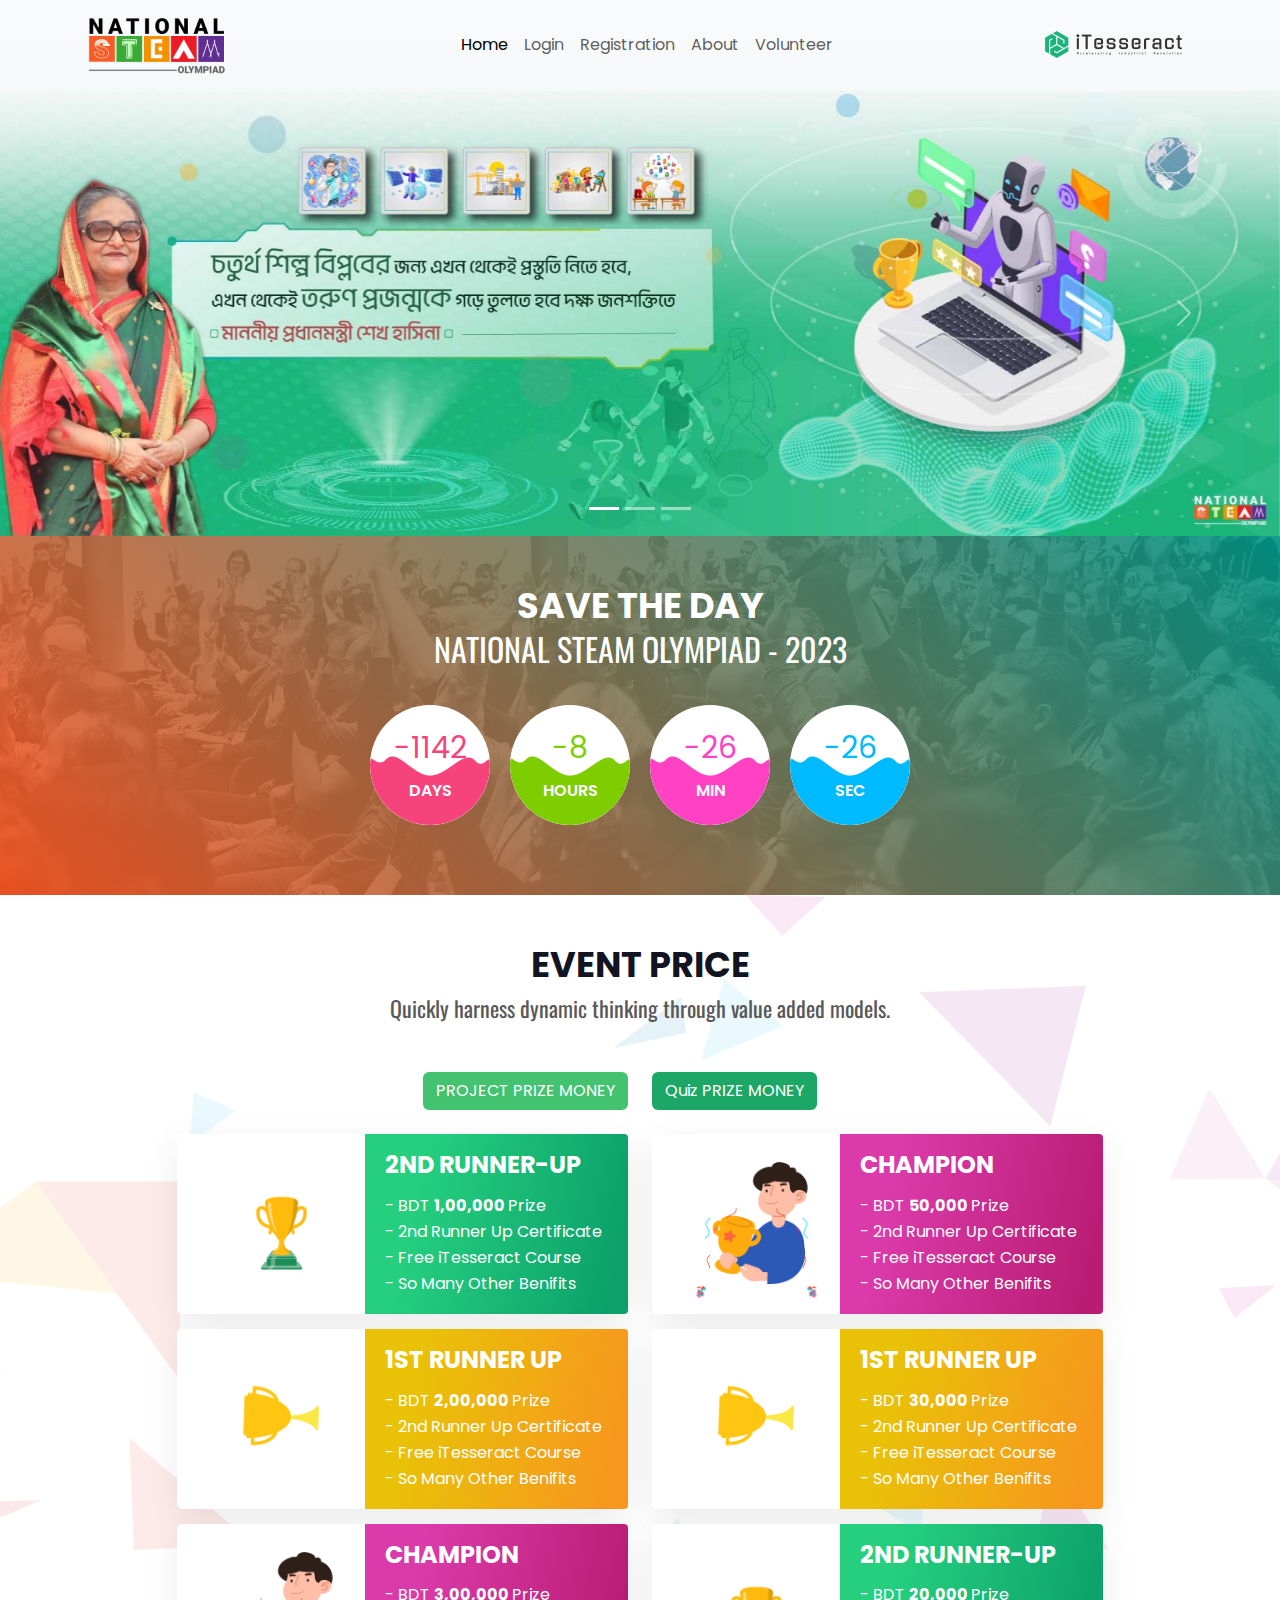
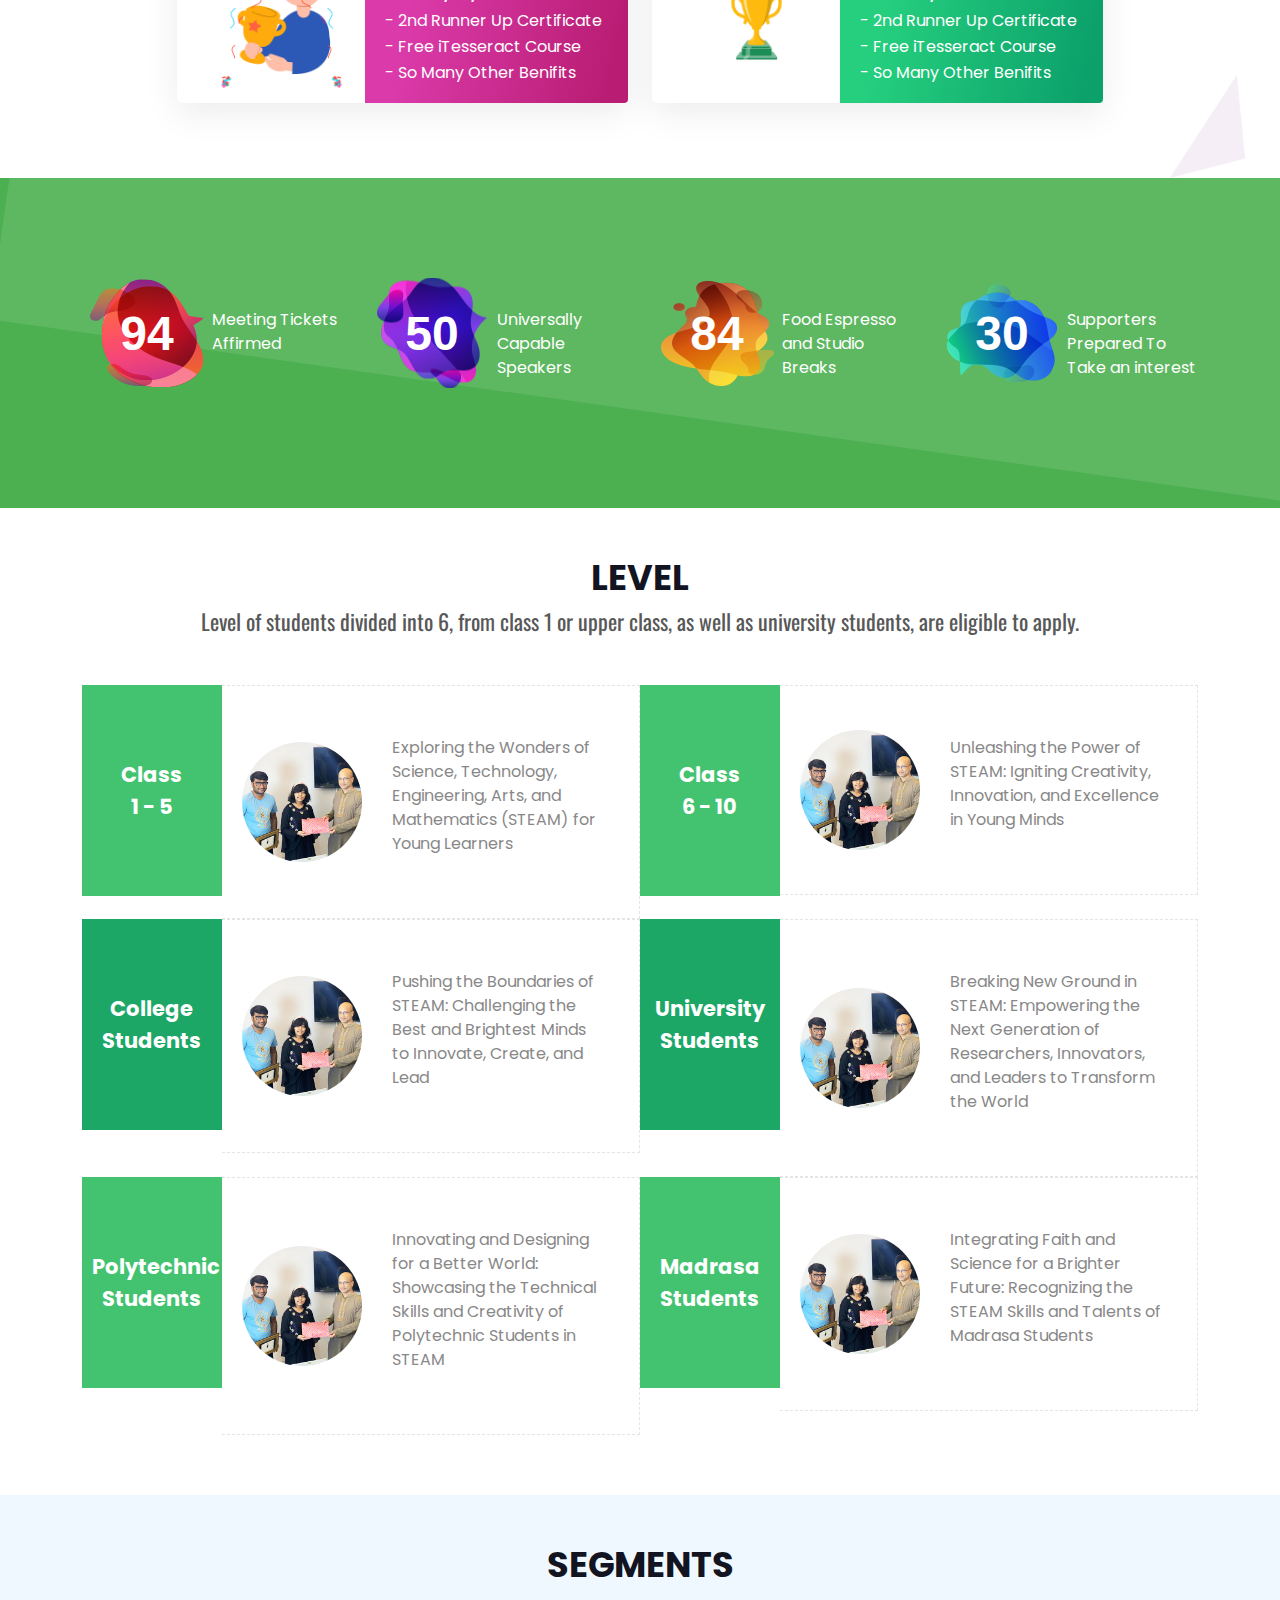
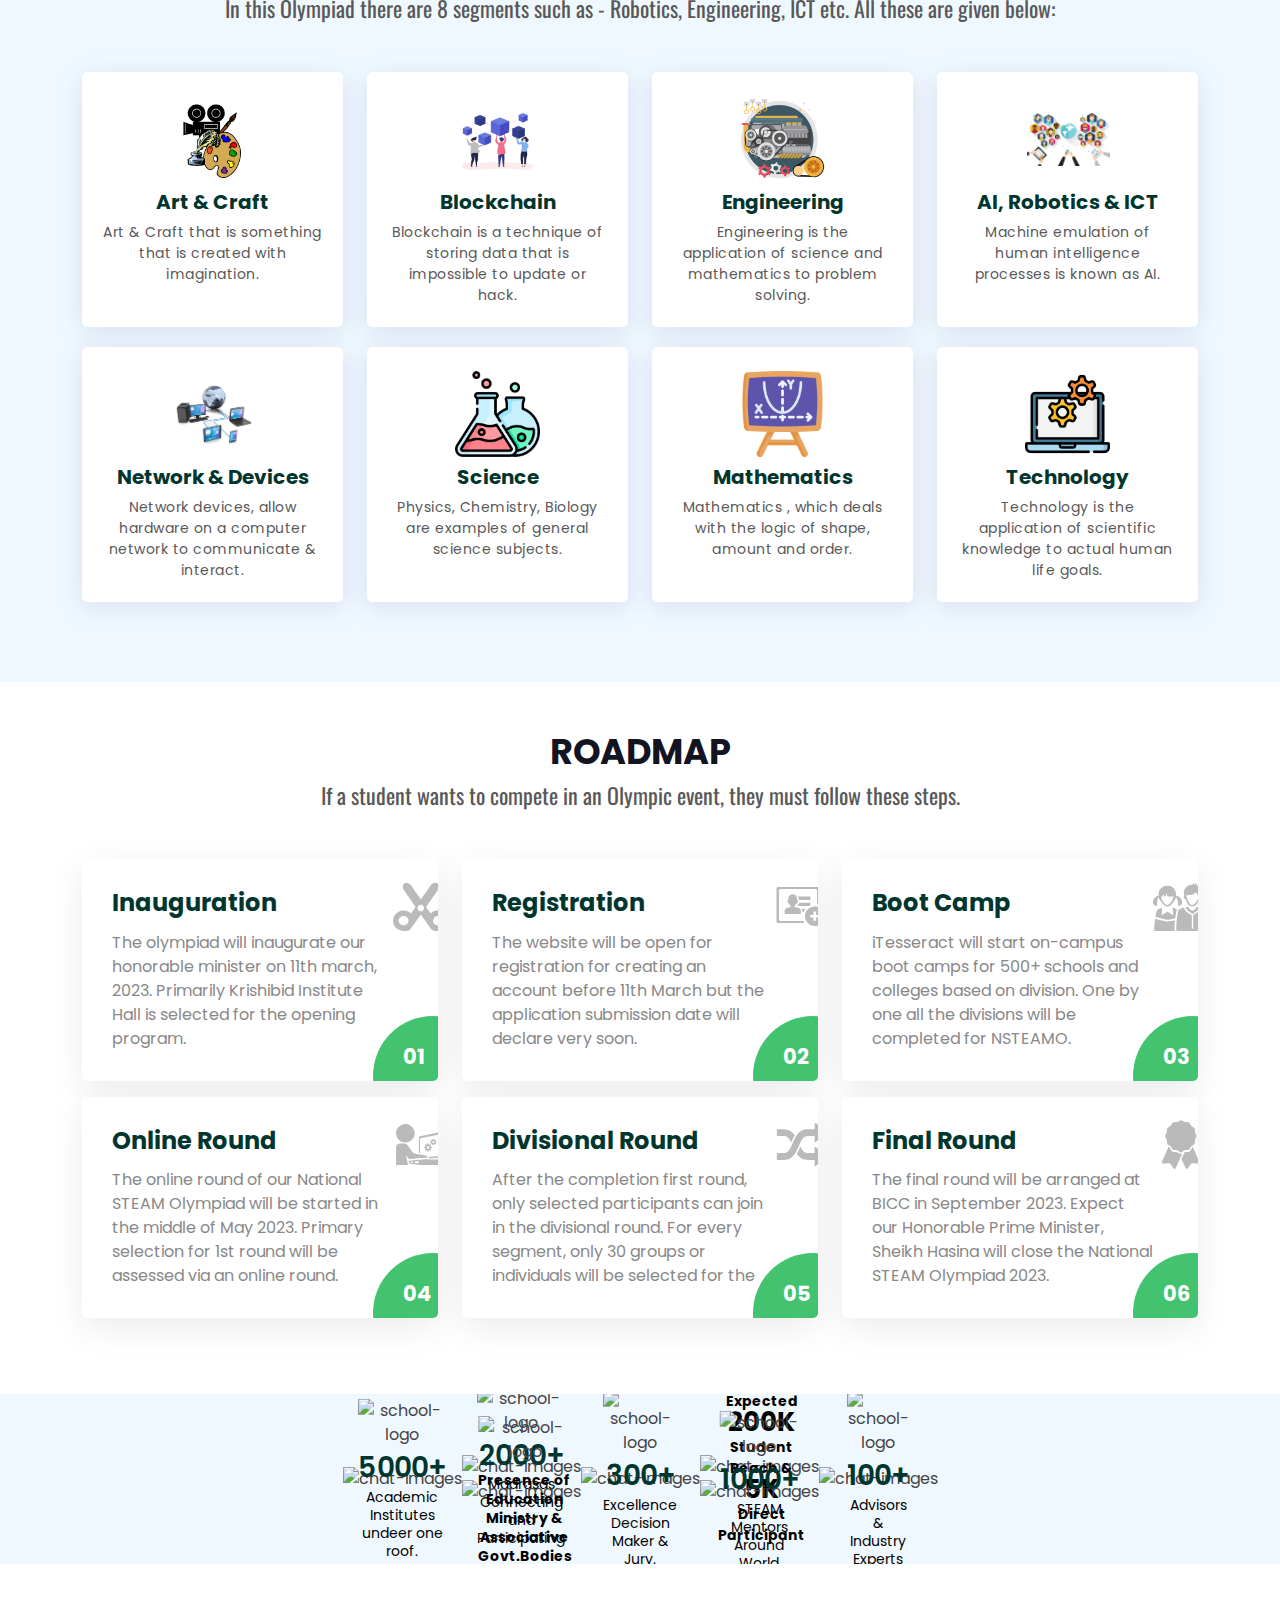
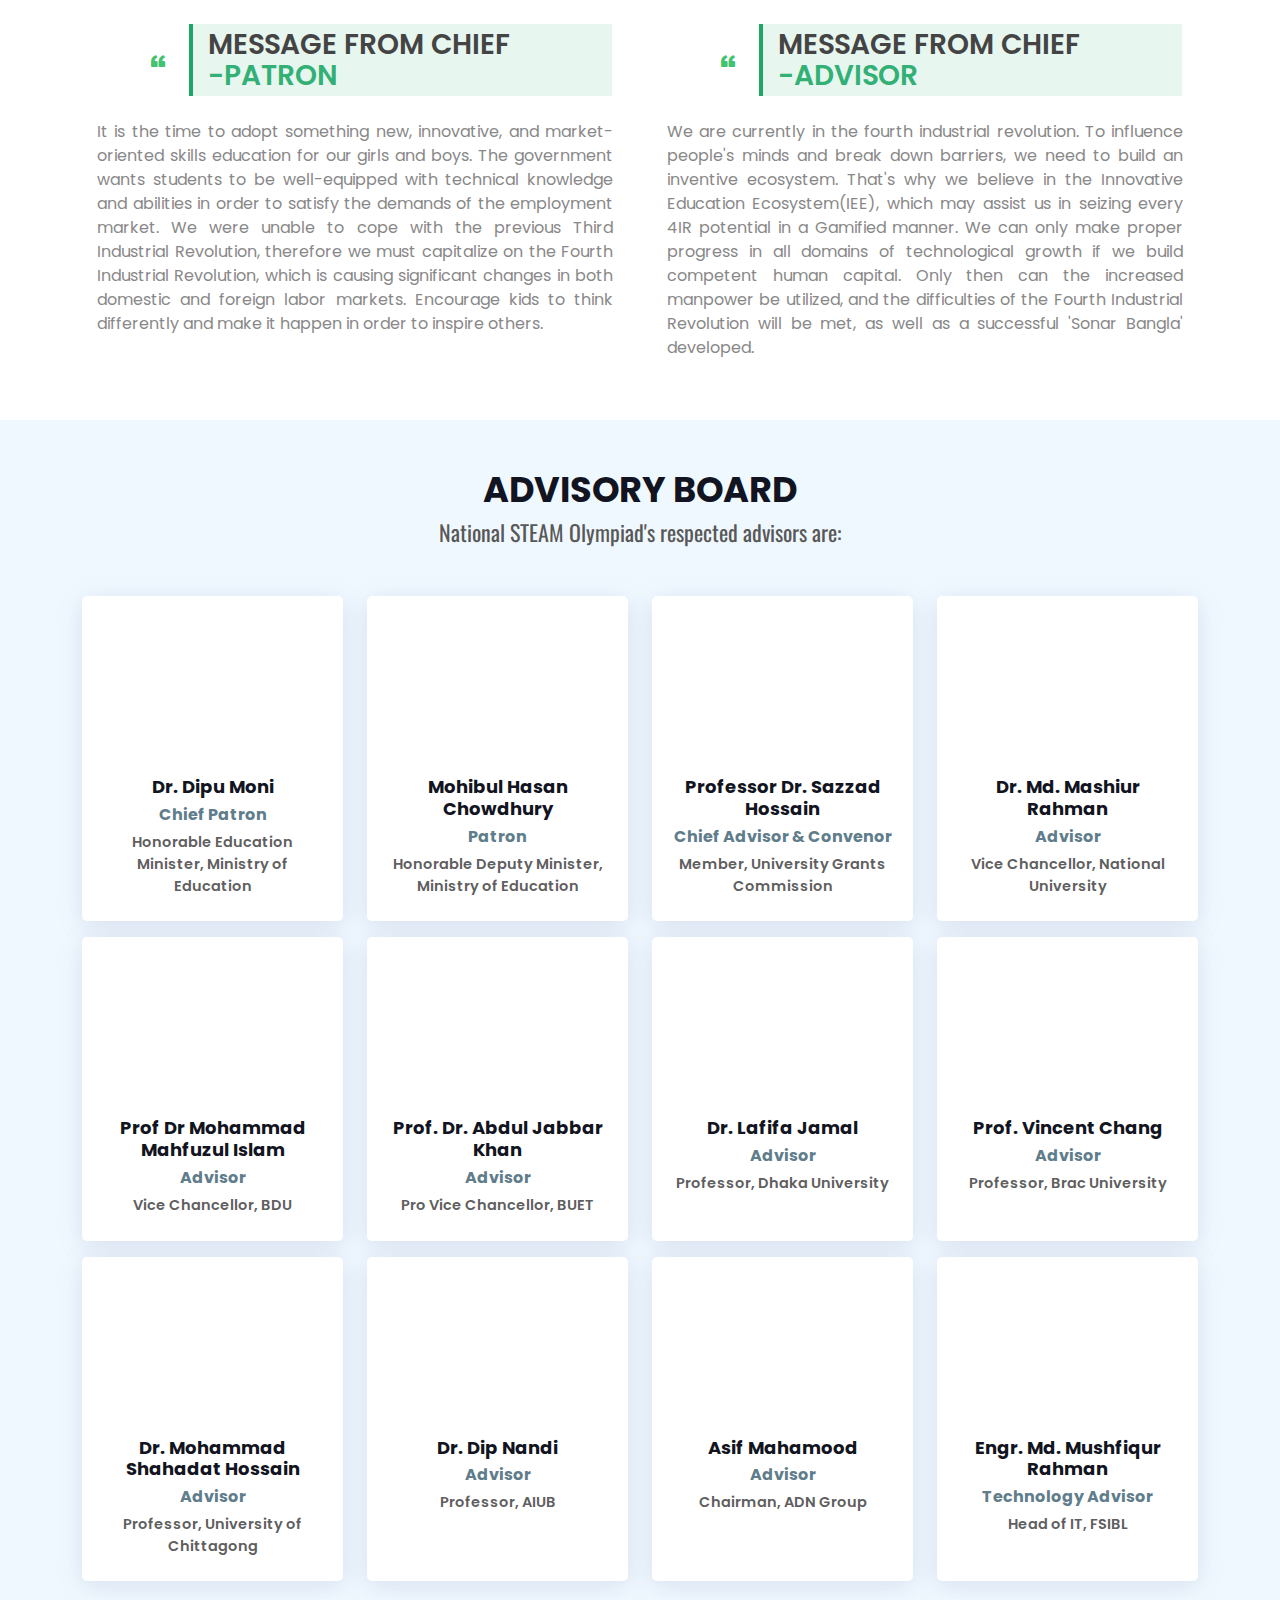
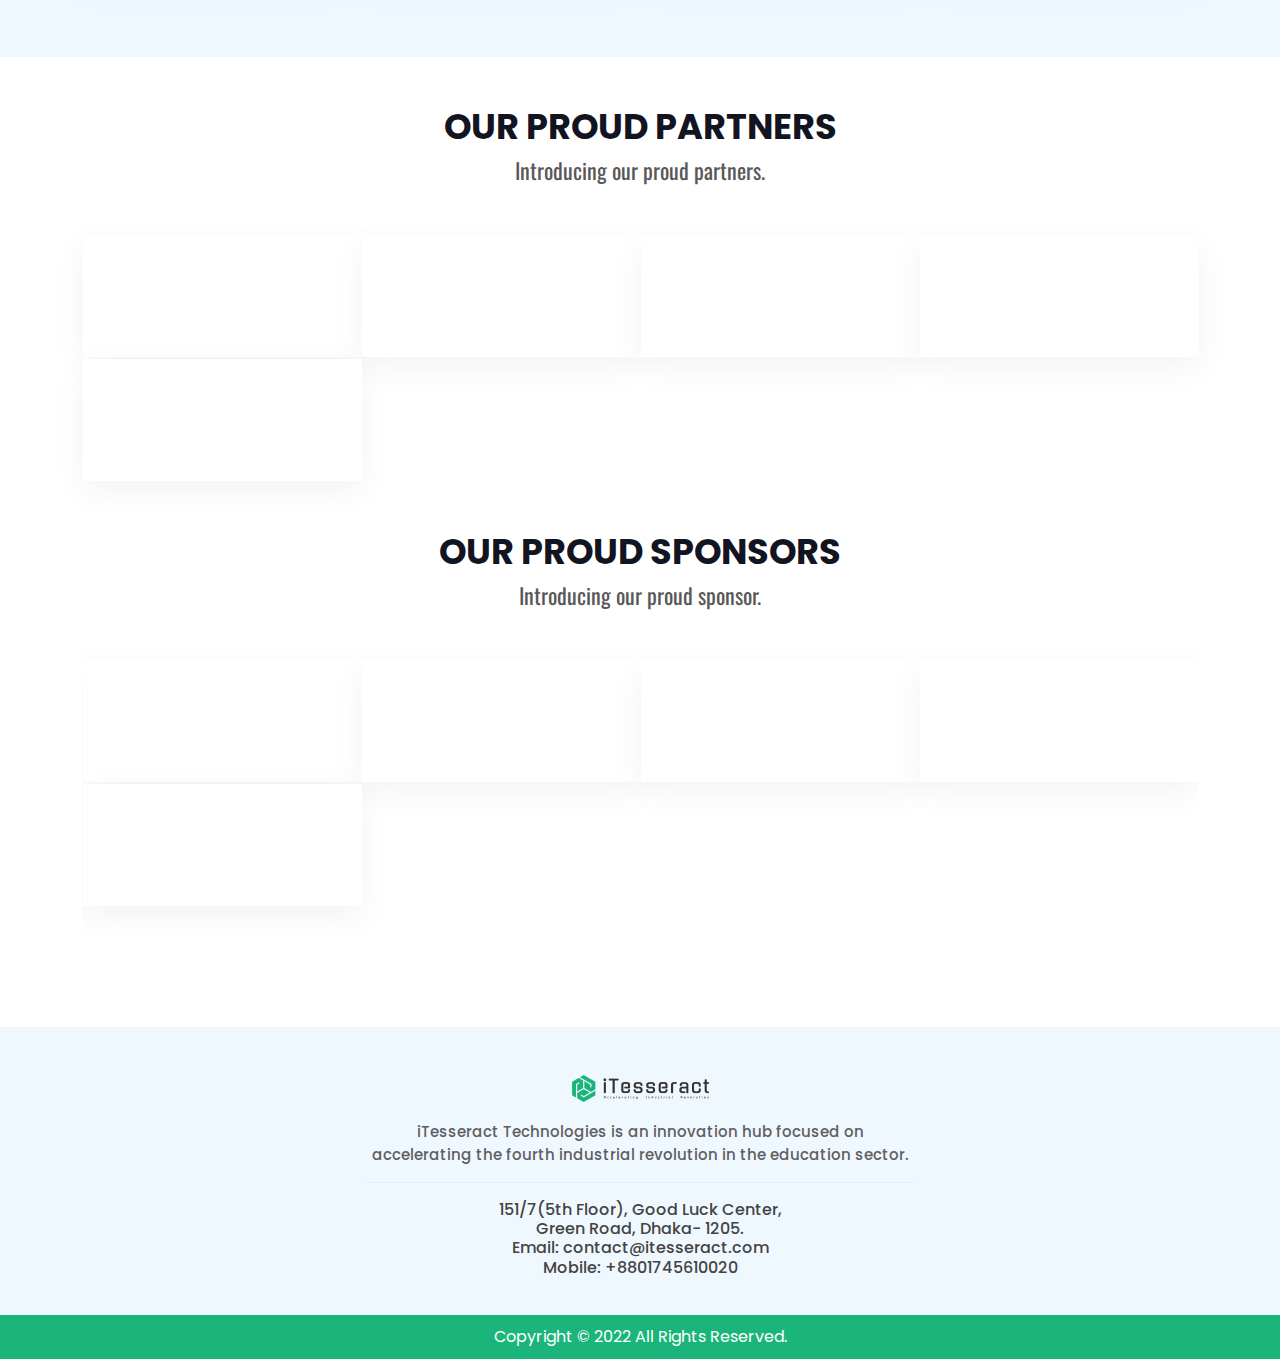
==== commit b709ca11: "Regisration count" ====
--- a/index.html
+++ b/index.html
@@ -357,6 +357,54 @@
     </section>
     <!-- End price section -->
 
+
+    <!-- ======= Registration Number count ======= -->
+    <section id="Registration-count" class="Registration-count">
+      <div class="container">
+        <div class="row">
+          <div class="col-lg-3 col-md-6 col-sm-12 counter-column">
+            <div class="inner-box">
+              <div class="count-box">
+                <span class="count-icons count-icons-bg-1"></span>
+                <span class="count-text">94</span>
+              </div>
+              <span class="counter-title">Meeting Tickets Affirmed </span>
+            </div>
+          </div>
+          <div class="col-lg-3 col-md-6 col-sm-12 counter-column">
+             <div class="inner-box">
+              <div class="count-box">
+                <span class="count-icons count-icons-bg-2"></span>
+                <span class="count-text">50</span>
+              </div>
+              <span class="counter-title">Universally Capable Speakers  </span>
+            </div>
+          </div>
+          <div class="col-lg-3 col-md-6 col-sm-12 counter-column">
+             <div class="inner-box">
+              <div class="count-box">
+                <span class="count-icons count-icons-bg-3"></span>
+                <span class="count-text">84</span>
+              </div>
+              <span class="counter-title">Food Espresso and Studio Breaks </span>
+            </div>
+          </div>
+          <div class="col-lg-3 col-md-6 col-sm-12 counter-column">
+             <div class="inner-box">
+              <div class="count-box">
+                <span class="count-icons count-icons-bg-4"></span>
+                <span class="count-text">30</span>
+              </div>
+              <span class="counter-title">Supporters Prepared To Take an interest  </span>
+            </div>
+          </div>
+        </div>
+      </div>
+    </section>
+    <!-- End Registration Number count -->
+
+
+
     <!-- ======= Level section ======= -->
     <section id="Level-section" class="level-section">
       <div class="container">
--- a/style.css
+++ b/style.css
@@ -64,7 +64,7 @@
 #count-down {
   background-image: url(img/call-bg.jpg);
   width: 100%;
-   background-size: cover;
+  background-size: cover;
   background-position: center;
   background-repeat: no-repeat;
   padding: 60px 0;
@@ -83,12 +83,12 @@
   height: 100%;
   opacity: 0.4;
   background: #101130;
-  content: "";
+  content: '';
   transition: all 0.4s ease;
   z-index: -1;
 }
 .count-down.overlay::before {
-  background: linear-gradient(45deg, #FF5722, #009688);
+  background: linear-gradient(45deg, #ff5722, #009688);
   opacity: 0.9;
 }
 .count-down-heading {
@@ -361,11 +361,105 @@
   background-image: linear-gradient(102.55deg, #e9c107 20.86%, #f7971e 92.2%);
   border-radius: 0px 4px 4px 0px;
 }
+
+/*--------------------------------------------------------------
+#  Registration Number count section
+--------------------------------------------------------------*/
+#Registration-count {
+  position: relative;
+  padding: 100px 0px;
+  background-color: #4caf50;
+  overflow: hidden;
+}
+#Registration-count::before {
+  position: absolute;
+  right: -100%;
+  bottom: 3%;
+  background-color: rgba(255, 255, 255, 0.1);
+  height: 100%;
+  width: 200%;
+  content: '';
+  transform: rotate(8deg);
+}
+.Registration-count .counter-column {
+  position: relative;
+  margin-bottom: 20px;
+}
+.Registration-count .counter-column .inner-box {
+  position: relative;
+  padding-left: 130px;
+  padding-top: 30px;
+  min-height: 110px;
+}
+.Registration-count .counter-column .count-box {
+  position: absolute;
+  left: 0;
+  top: 0;
+  width: 130px;
+  text-align: center;
+  display: flex;
+  align-items: center;
+  justify-content: center;
+  min-height: 110px;
+}
+.Registration-count .counter-column .count-icons::before {
+  position: absolute;
+  left: 0;
+  top: 0;
+  width: 100%;
+  height: 100%;
+  background-repeat: no-repeat;
+  background-position: center;
+  content: '';
+  transition: all 300ms ease;
+}
+.Registration-count .counter-column .inner-box:hover .count-icons::before {
+  -webkit-transform: scale(0.8);
+  -ms-transform: scale(0.8);
+  transform: scale(0.8);
+}
+
+.Registration-count .counter-column .count-icons.count-icons-bg-1:before {
+  background-image: url(img/shape/fun-fact-one.png);
+}
+.Registration-count .counter-column .count-icons.count-icons-bg-2:before {
+  background-image: url(img/shape/fun-fact-two.png);
+}
+
+.Registration-count .counter-column .count-icons.count-icons-bg-3:before {
+  background-image: url(img/shape/fun-fact-three.png);
+}
+
+.Registration-count .counter-column .count-icons.count-icons-bg-4:before {
+  background-image: url(img/shape/fun-fact-four.png);
+}
+
+.Registration-count .counter-column .inner-box .counter-title {
+  position: relative;
+  display: block;
+  font-size: 16px;
+  line-height: 24px;
+  color: #ffffff;
+  font-weight: 400;
+  margin-bottom: 10px;
+  transition: all 300ms ease;
+}
+.Registration-count .counter-column .count-box .count-text {
+  position: relative;
+  display: block;
+  font-size: 48px;
+  line-height: 1.2em;
+  color: #ffffff;
+  font-weight: 700;
+  font-family: 'Exo', sans-serif;
+  transition: all 300ms ease;
+}
+
 /*--------------------------------------------------------------
 #  Level section
 --------------------------------------------------------------*/
 .level-section {
-  padding-top: 20px;
+  /* padding-top: 20px; */
 }
 .level-slot-class {
   background: #43c370;
@@ -695,7 +789,6 @@
 .advisory-card:hover {
   transform: translateY(-10px);
   border-bottom-color: #43c370;
-
 }
 .advisory-icons {
   width: 150px;
@@ -735,27 +828,27 @@
 --------------------------------------------------------------*/
 .proud-partners {
   /* background-color: rgb(255, 255, 255); */
-  background-color: #FFFFFF;
+  background-color: #ffffff;
 }
 .proud-partners-images {
-    background-color: #ffffff;
-    border-style: solid;
-    border-width: 0px 0px 0px 0px;
-    border-color: #edeff2;
-    box-shadow: 0px 10px 30px 0px rgba(0, 0, 0, 0.05);
-    margin: 1px 1px 1px 1px;
-    padding: 10px;
-    height: 122px;
-    width: 100%;
-    display: flex;
-    justify-content: center;
-    align-items: center;
+  background-color: #ffffff;
+  border-style: solid;
+  border-width: 0px 0px 0px 0px;
+  border-color: #edeff2;
+  box-shadow: 0px 10px 30px 0px rgba(0, 0, 0, 0.05);
+  margin: 1px 1px 1px 1px;
+  padding: 10px;
+  height: 122px;
+  width: 100%;
+  display: flex;
+  justify-content: center;
+  align-items: center;
 }
 .proud-partners-images img {
   width: 165px;
   /* opacity: 0.8; */
 }
-.dell-loog{
+.dell-loog {
   width: 120px !important;
 }
 
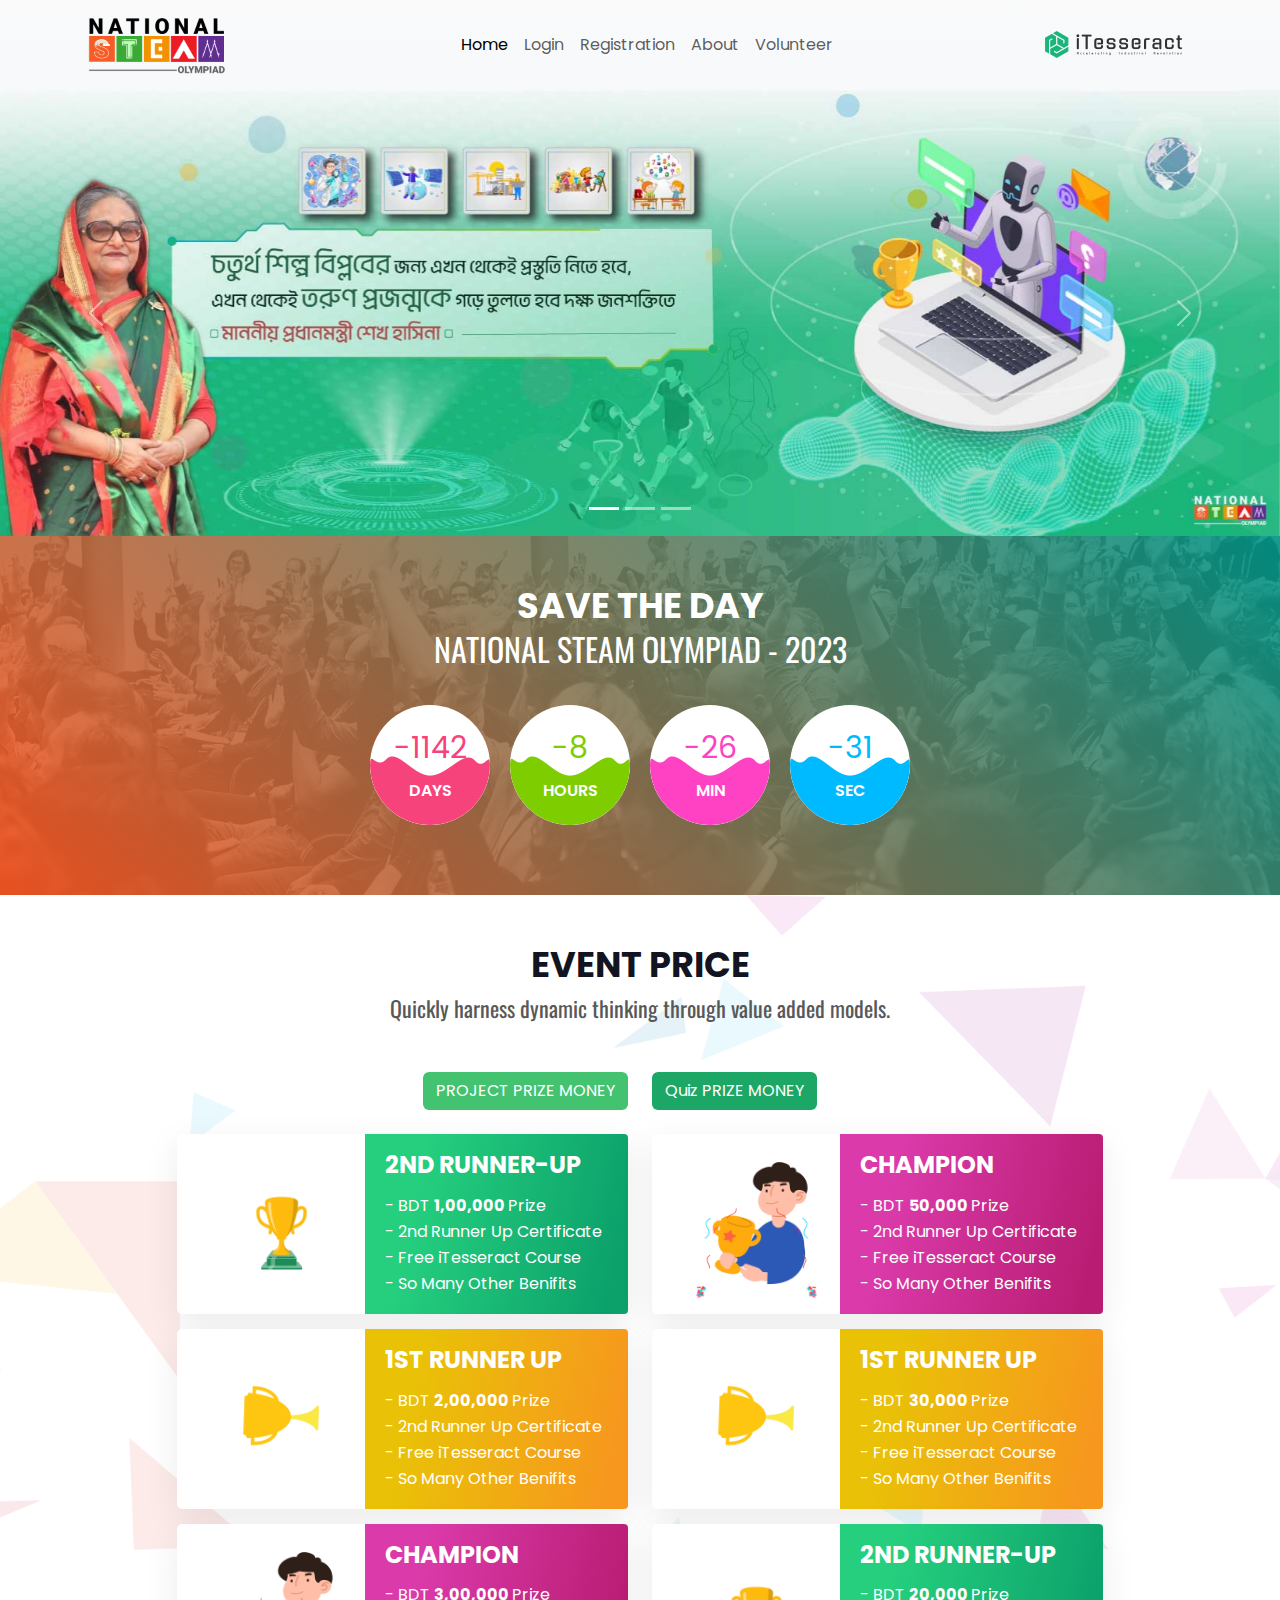
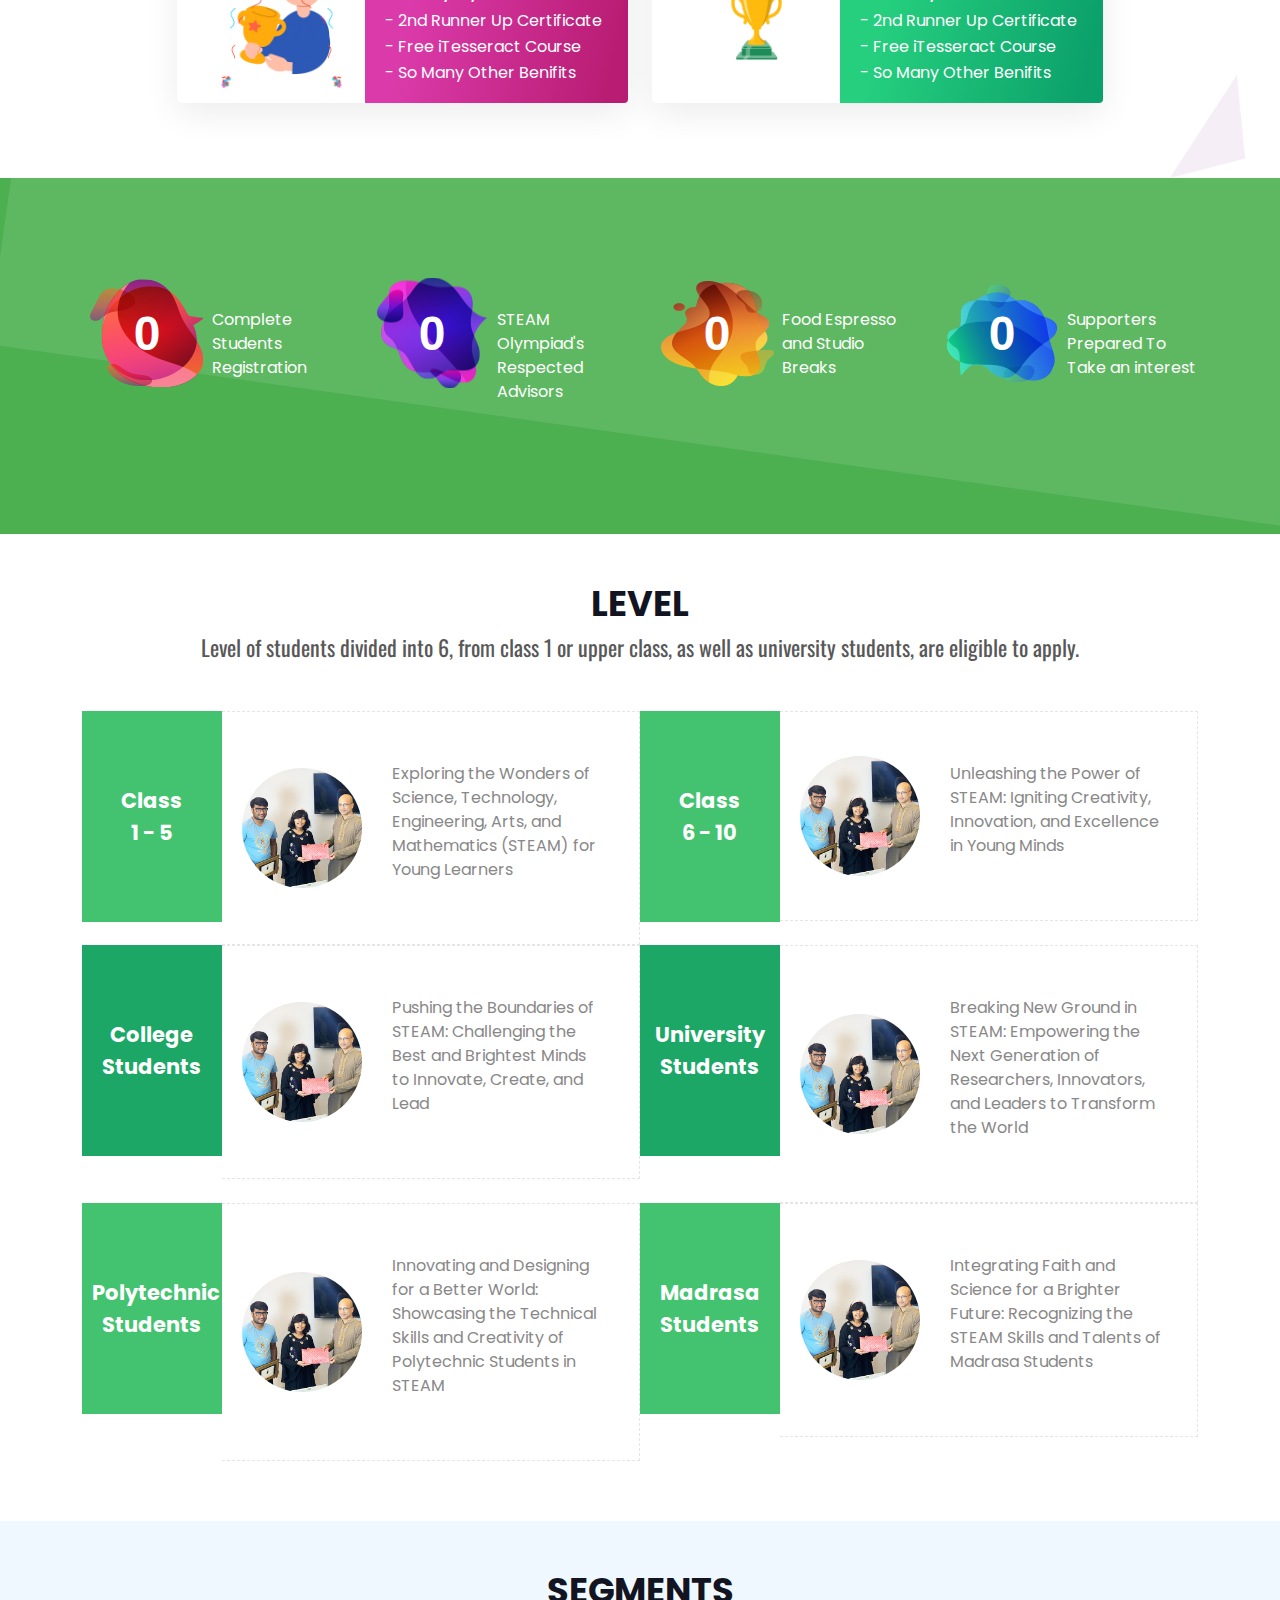
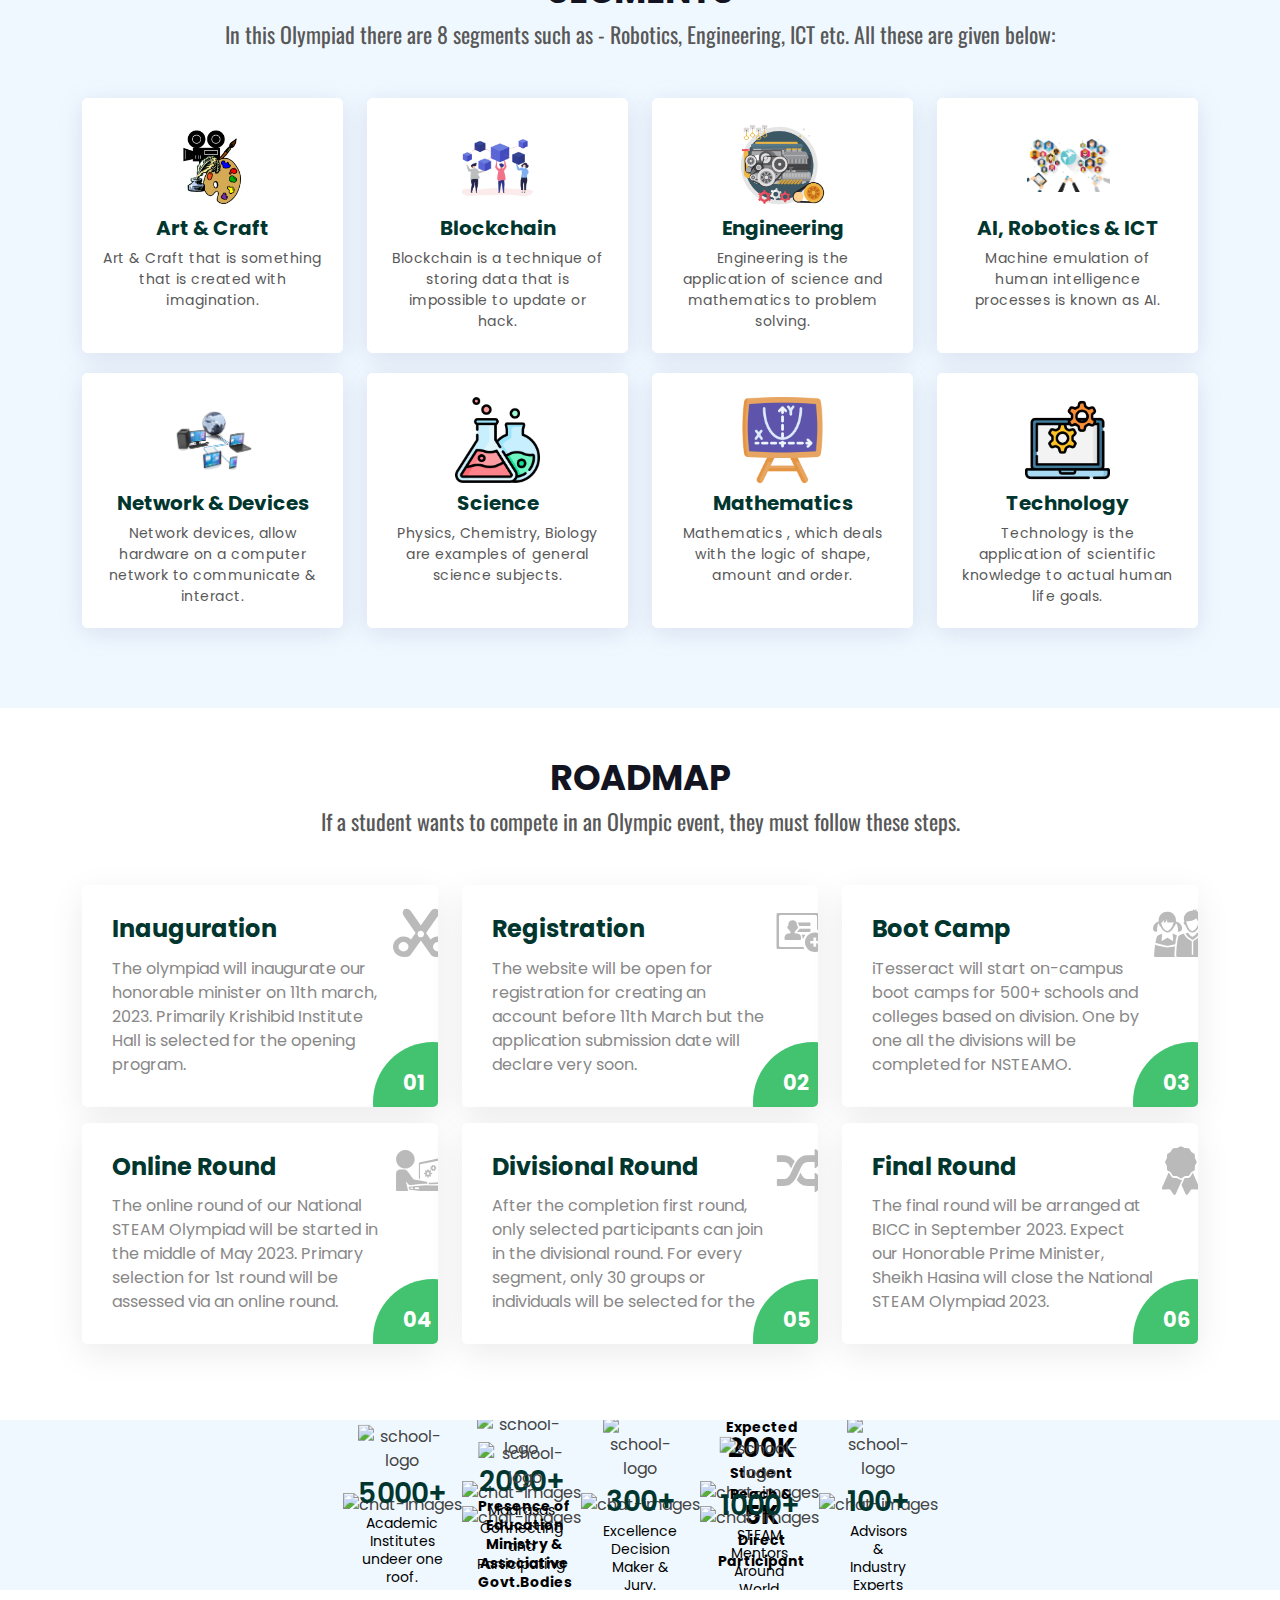
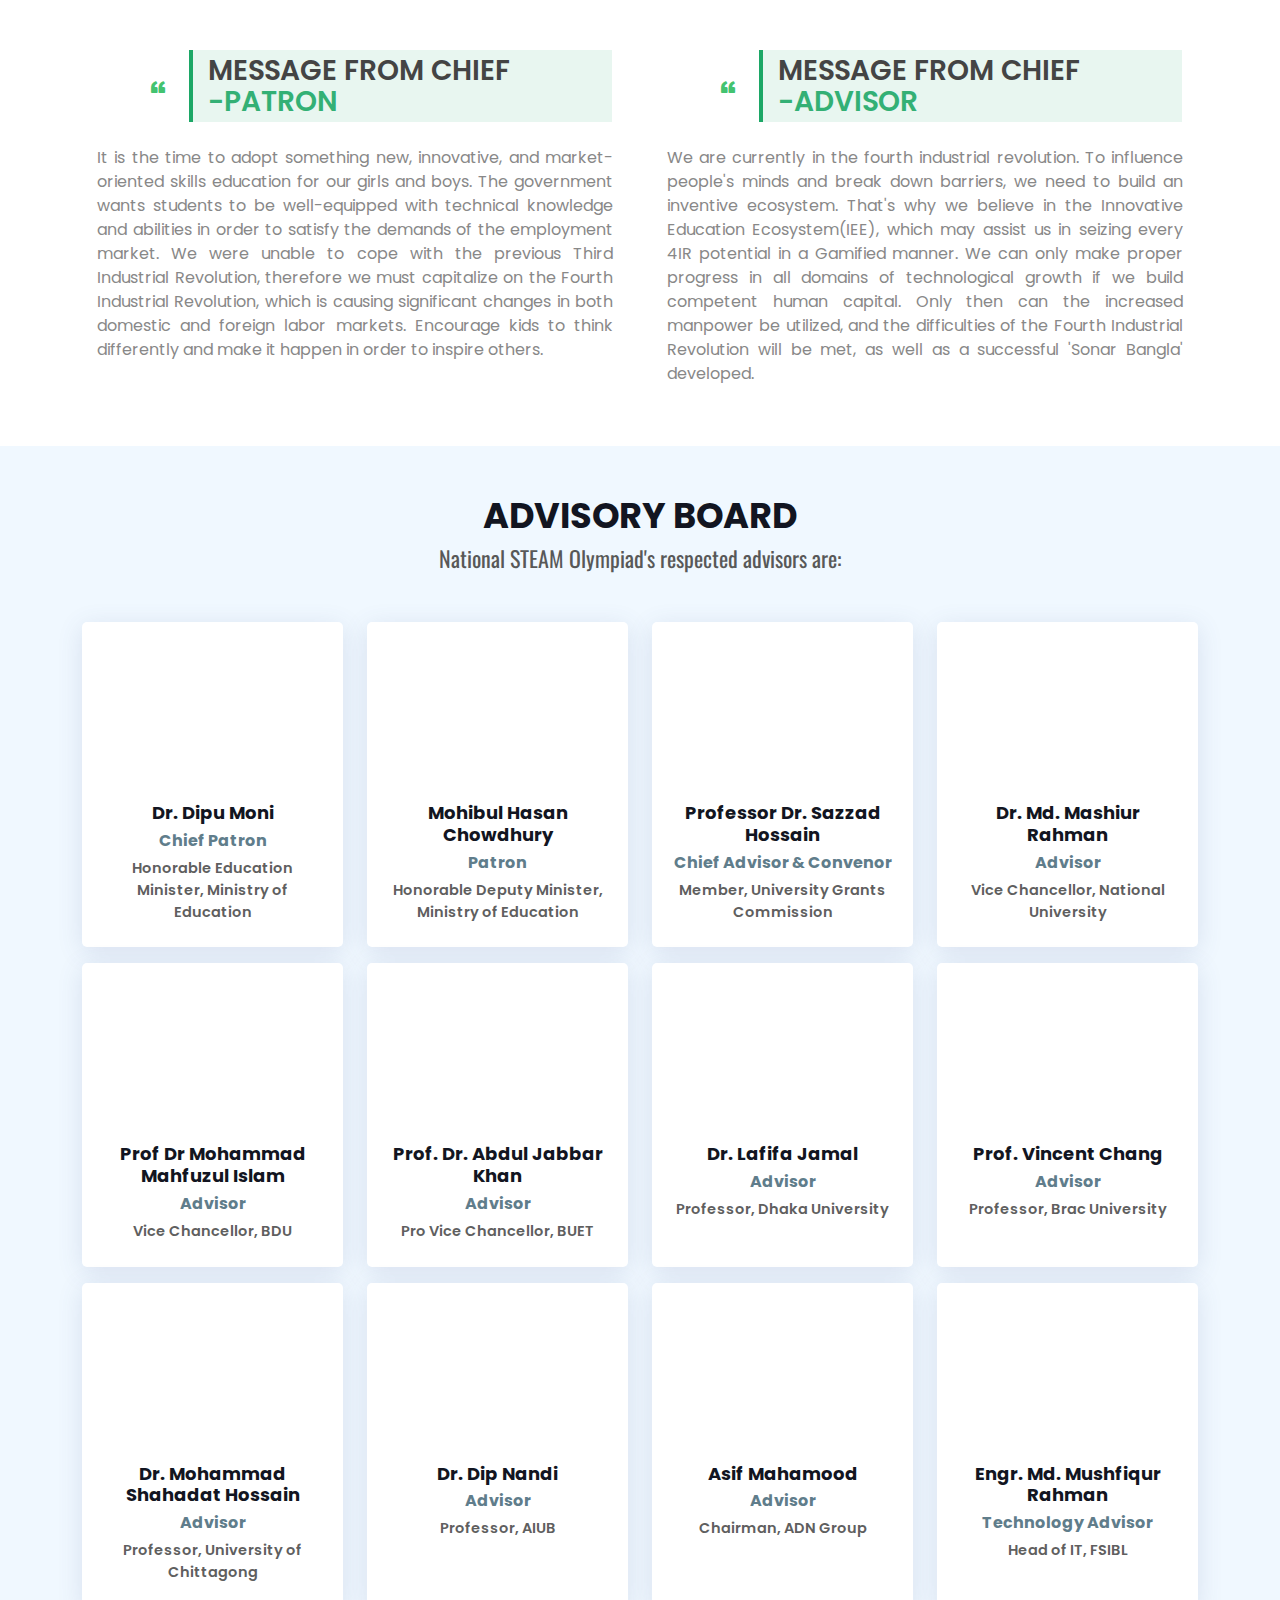
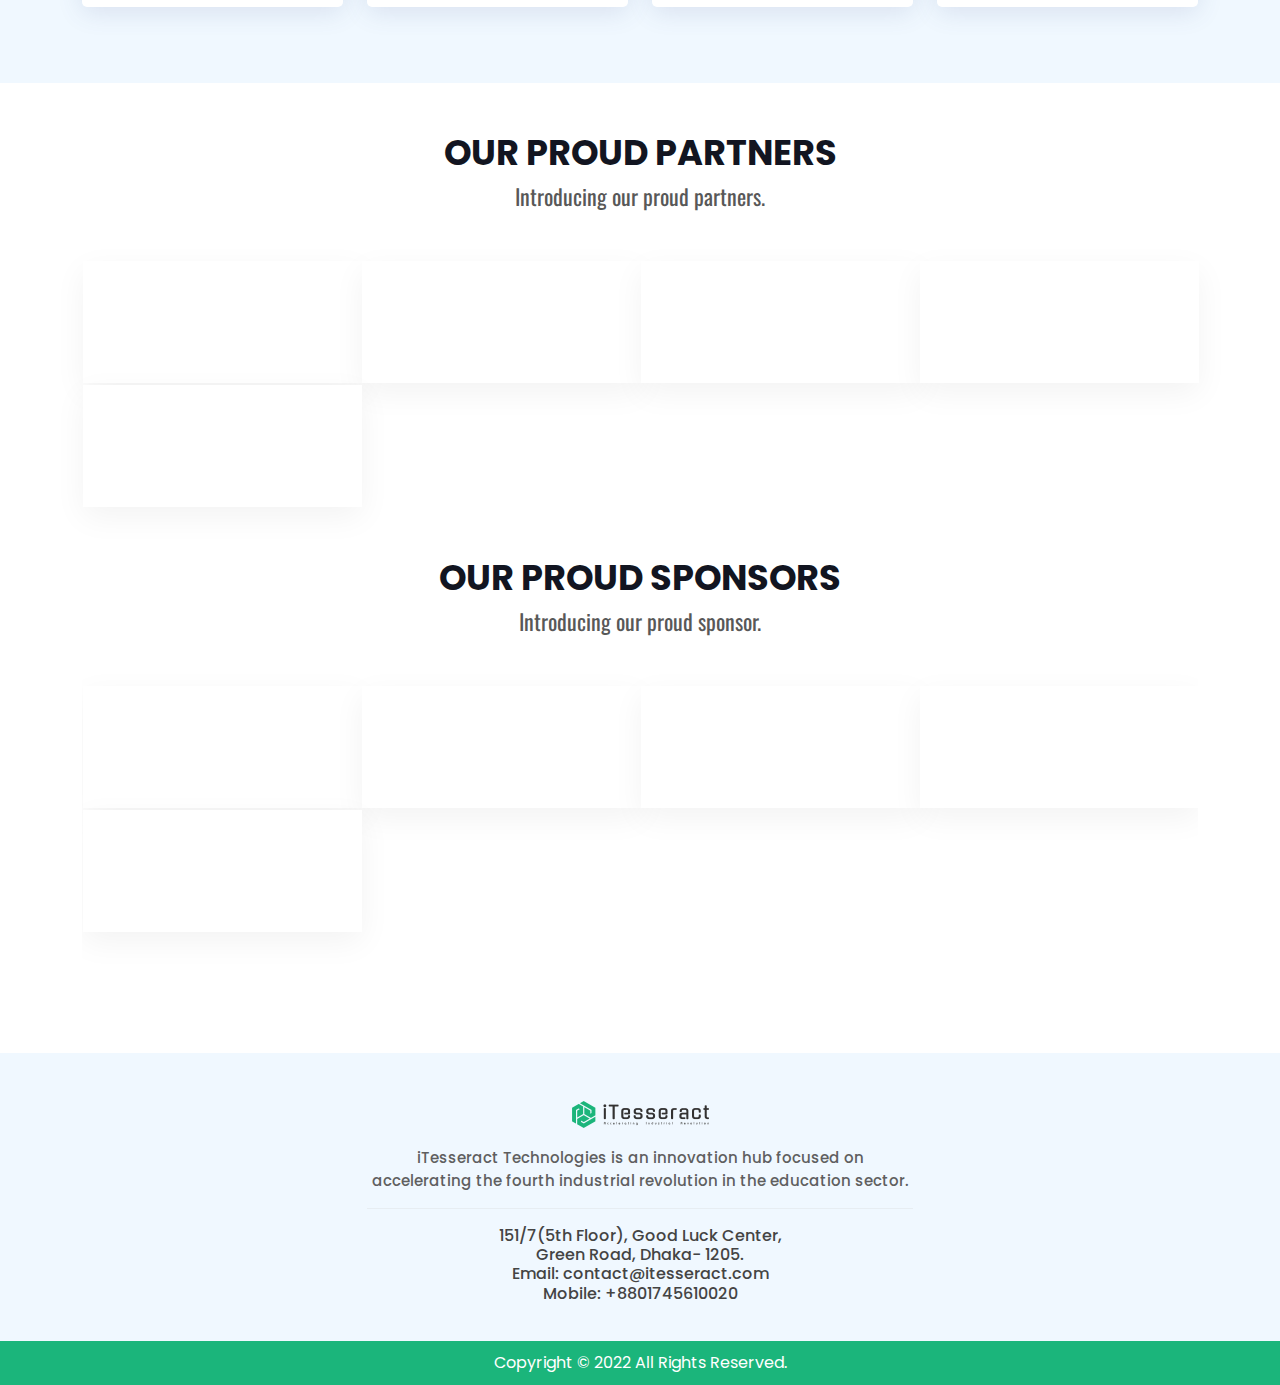
==== commit ca3bcea8: "Registration count Number" ====
--- a/index.html
+++ b/index.html
@@ -366,25 +366,25 @@
             <div class="inner-box">
               <div class="count-box">
                 <span class="count-icons count-icons-bg-1"></span>
-                <span class="count-text">94</span>
-              </div>
-              <span class="counter-title">Meeting Tickets Affirmed </span>
+                <span data-purecounter-start="0" data-purecounter-end="99" data-purecounter-duration="13" class="count-text purecounter">99+</span>
+              </div>
+              <span class="counter-title">Complete Students Registration</span>
             </div>
           </div>
           <div class="col-lg-3 col-md-6 col-sm-12 counter-column">
              <div class="inner-box">
               <div class="count-box">
                 <span class="count-icons count-icons-bg-2"></span>
-                <span class="count-text">50</span>
-              </div>
-              <span class="counter-title">Universally Capable Speakers  </span>
+                <span data-purecounter-start="0" data-purecounter-end="12" data-purecounter-duration="13" class="count-text purecounter">12</span>
+              </div>
+              <span class="counter-title">STEAM Olympiad's Respected Advisors </span>
             </div>
           </div>
           <div class="col-lg-3 col-md-6 col-sm-12 counter-column">
              <div class="inner-box">
               <div class="count-box">
                 <span class="count-icons count-icons-bg-3"></span>
-                <span class="count-text">84</span>
+                <span data-purecounter-start="0" data-purecounter-end="90" data-purecounter-duration="13" class="count-text purecounter">84</span>
               </div>
               <span class="counter-title">Food Espresso and Studio Breaks </span>
             </div>
@@ -393,7 +393,7 @@
              <div class="inner-box">
               <div class="count-box">
                 <span class="count-icons count-icons-bg-4"></span>
-                <span class="count-text">30</span>
+                <span data-purecounter-start="0" data-purecounter-end="40" data-purecounter-duration="13" class="count-text purecounter">30</span>
               </div>
               <span class="counter-title">Supporters Prepared To Take an interest  </span>
             </div>
@@ -1469,6 +1469,7 @@
     <!-- end copy right section -->
 
     <script src="js/vendor/modernizr-3.11.2.min.js"></script>
+      <script src="js/vendor/purecounter/purecounter_vanilla.js"></script>
     <script src="js/jquery-3.6.0.min.js"></script>
     <script src="js/bootstrap.bundle.min.js"></script>
     <script src="js/plugins.js"></script>
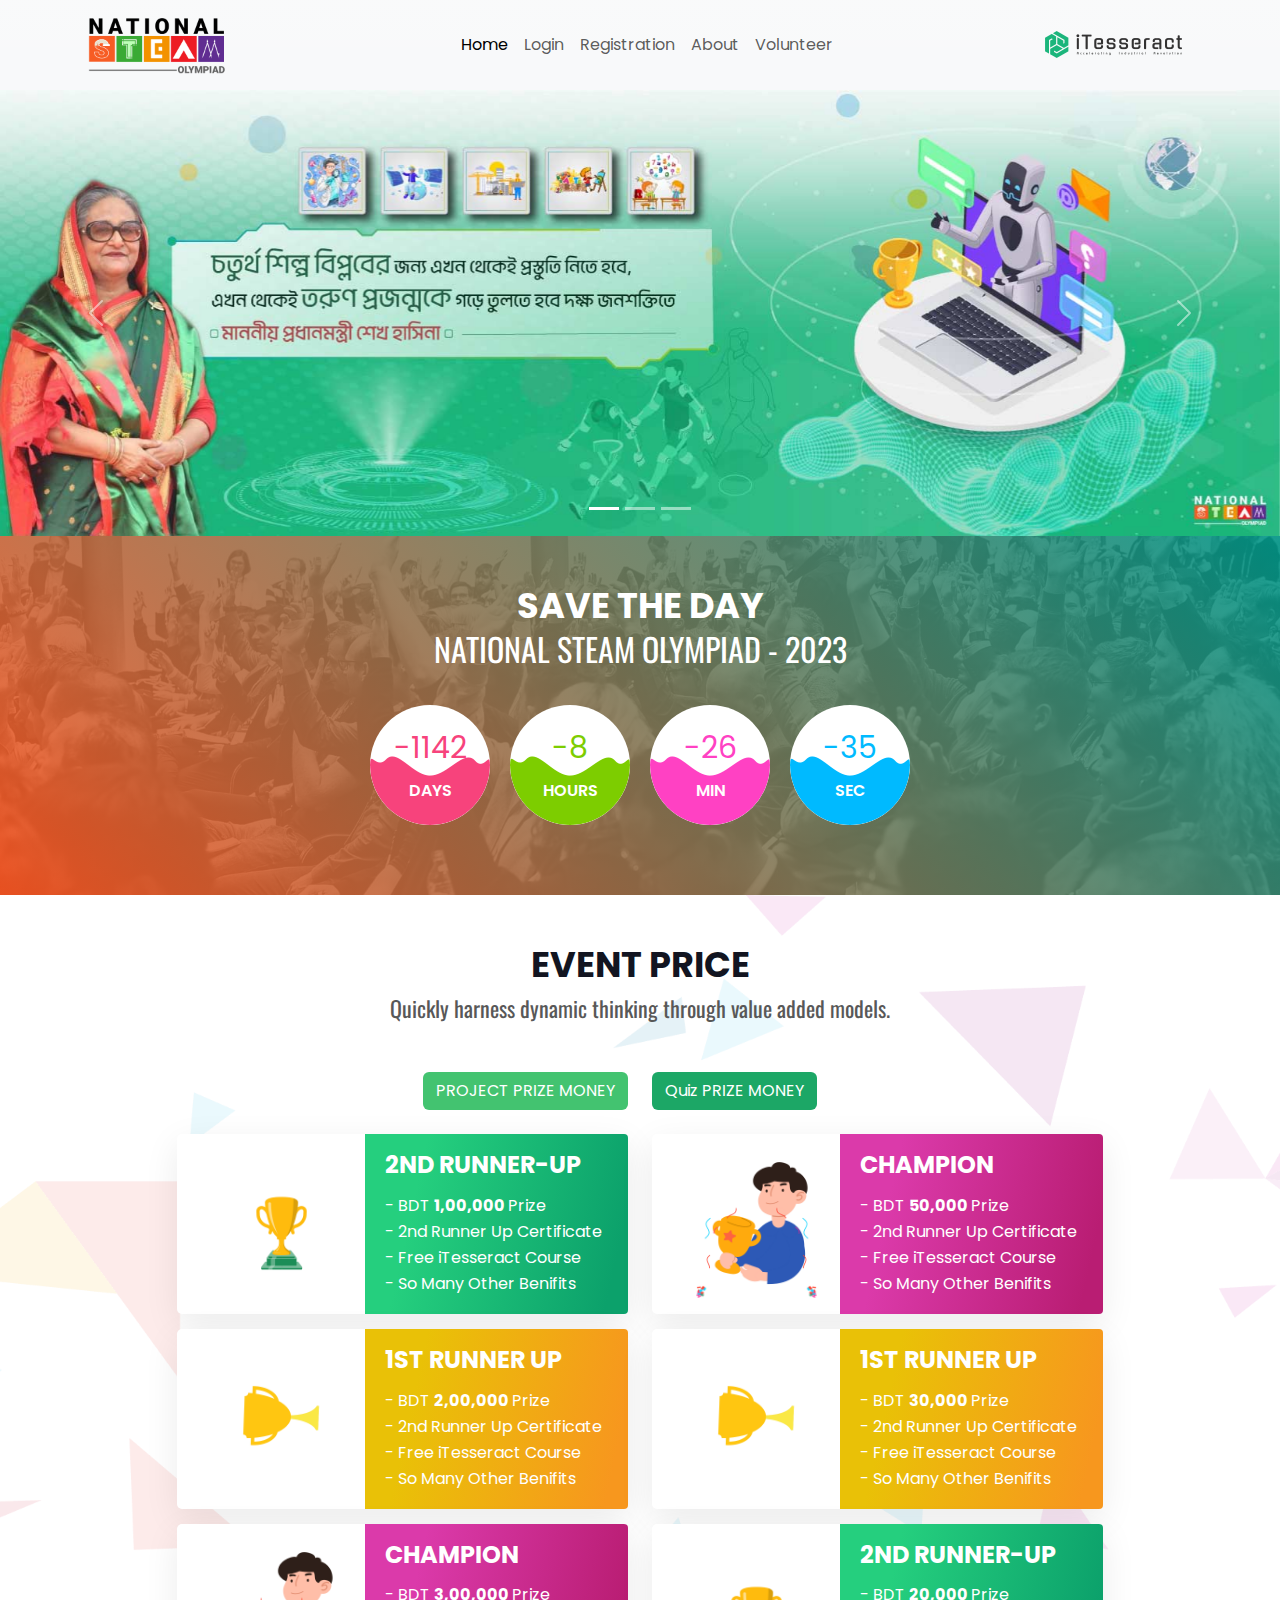
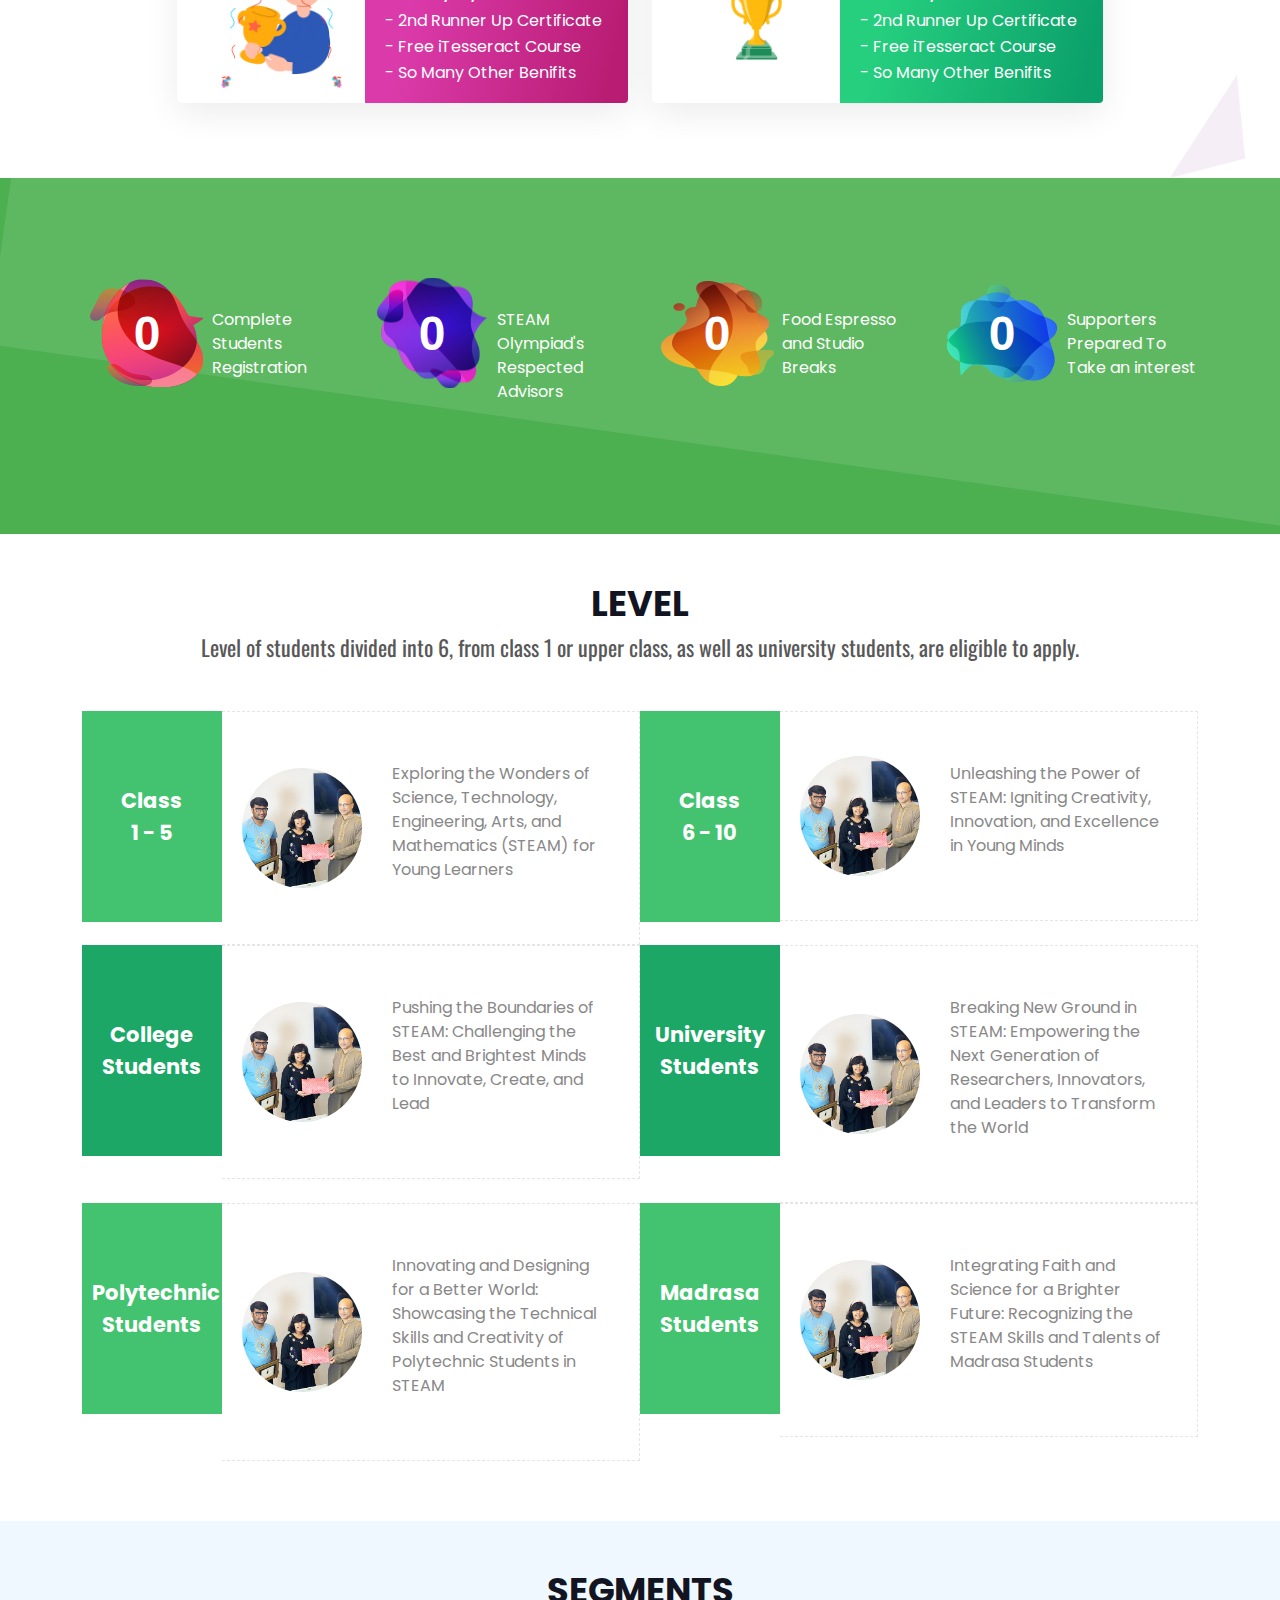
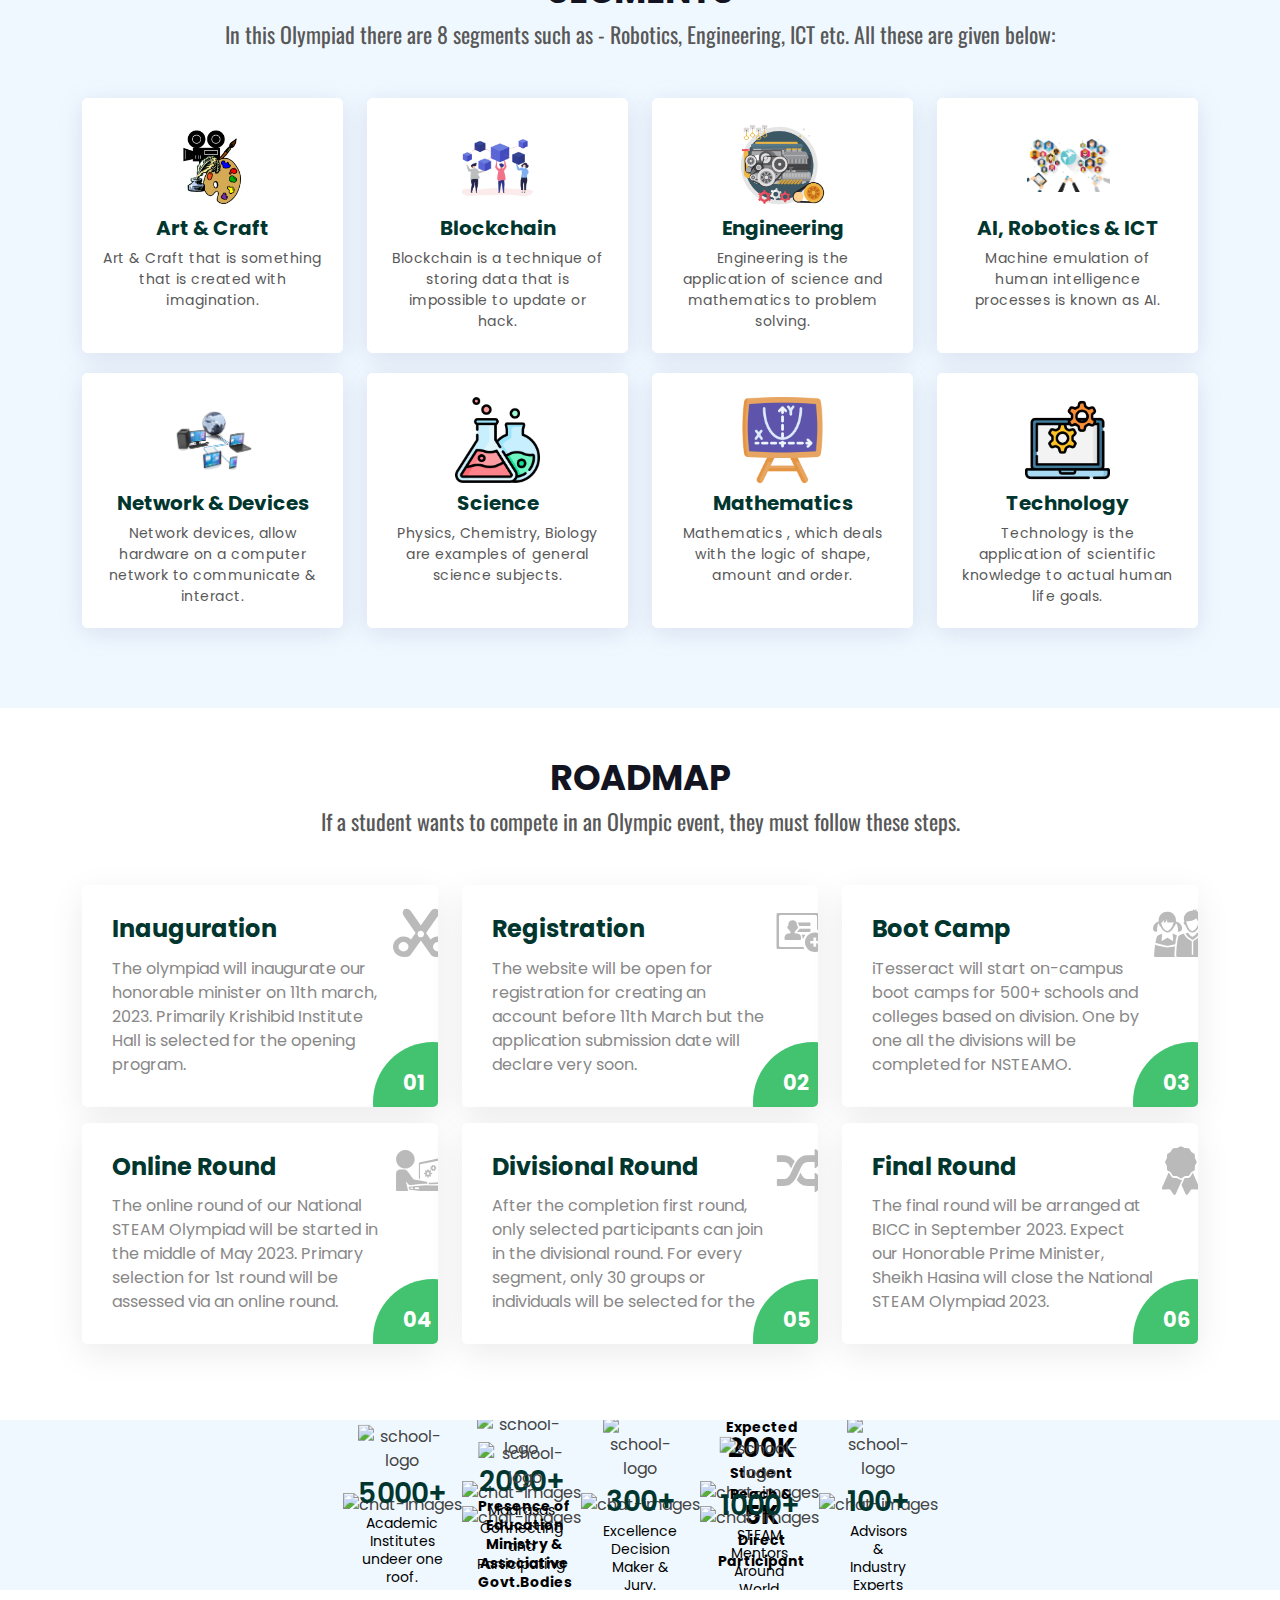
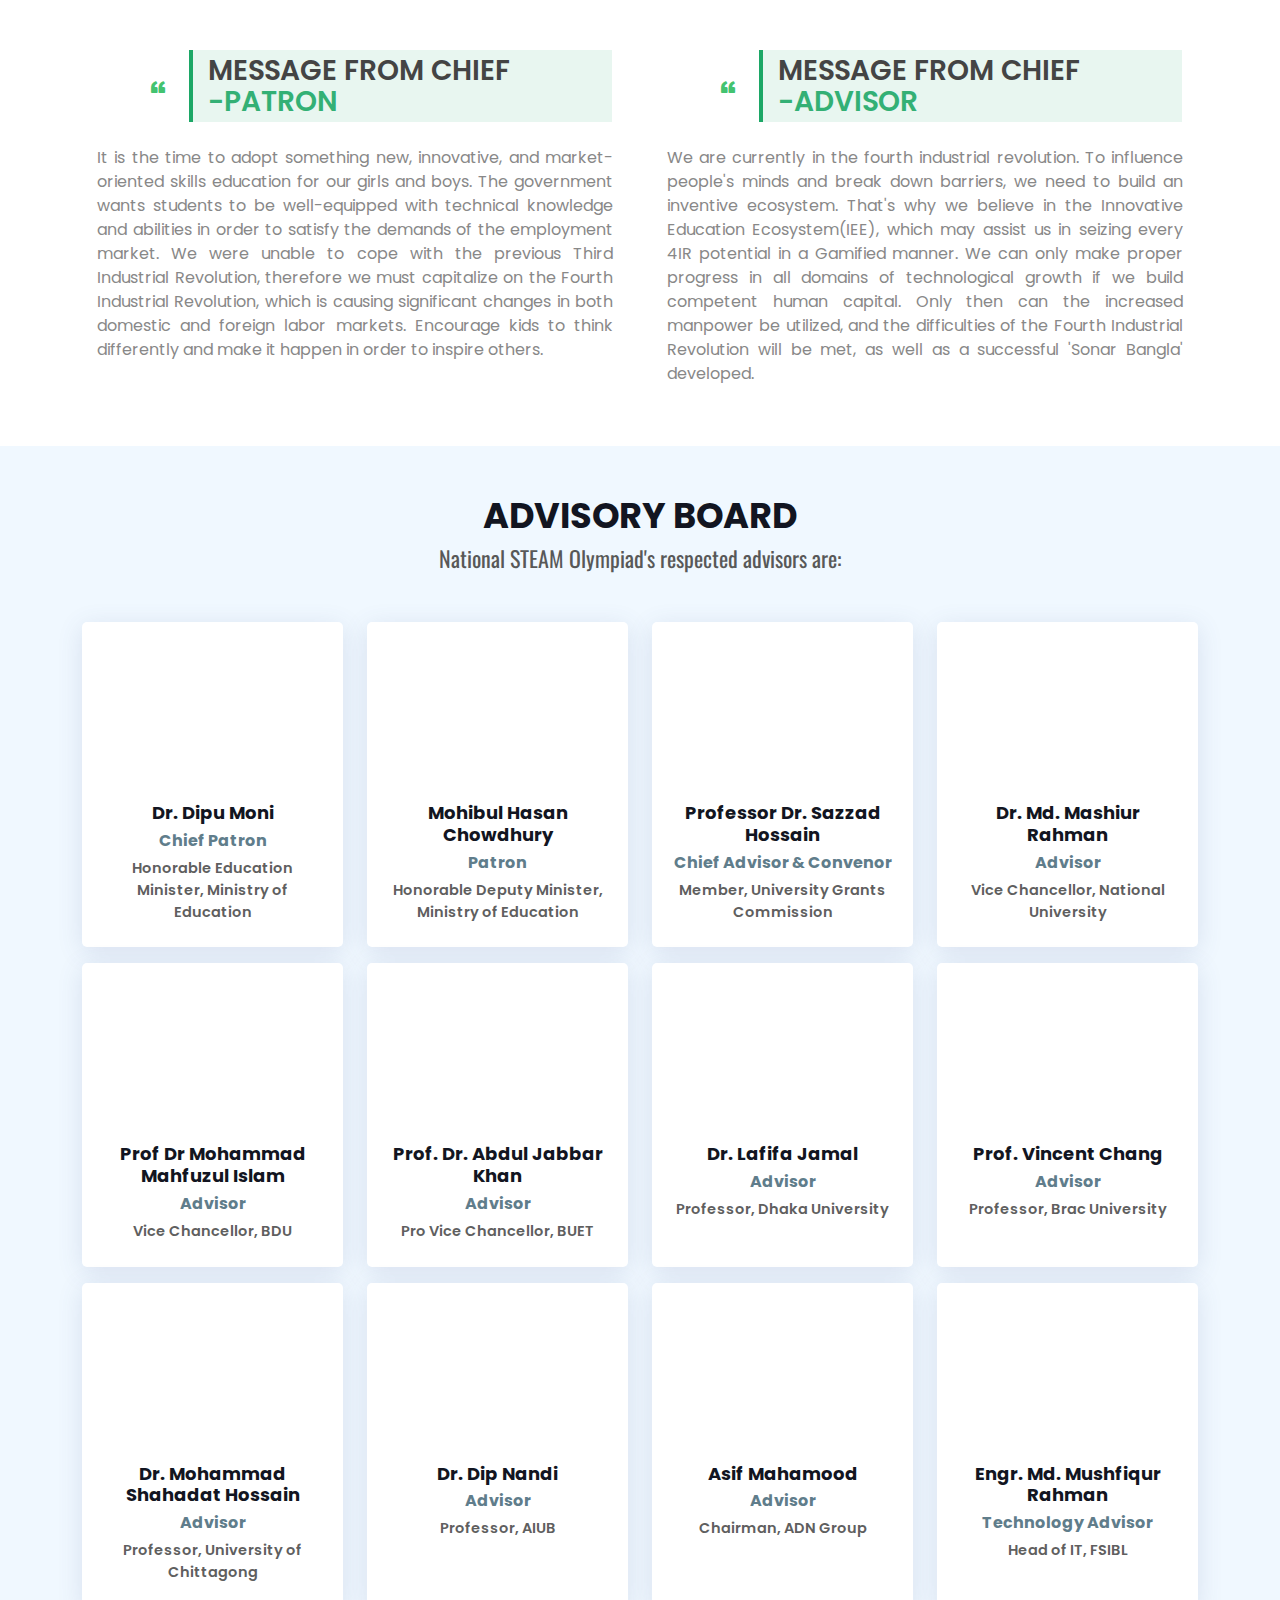
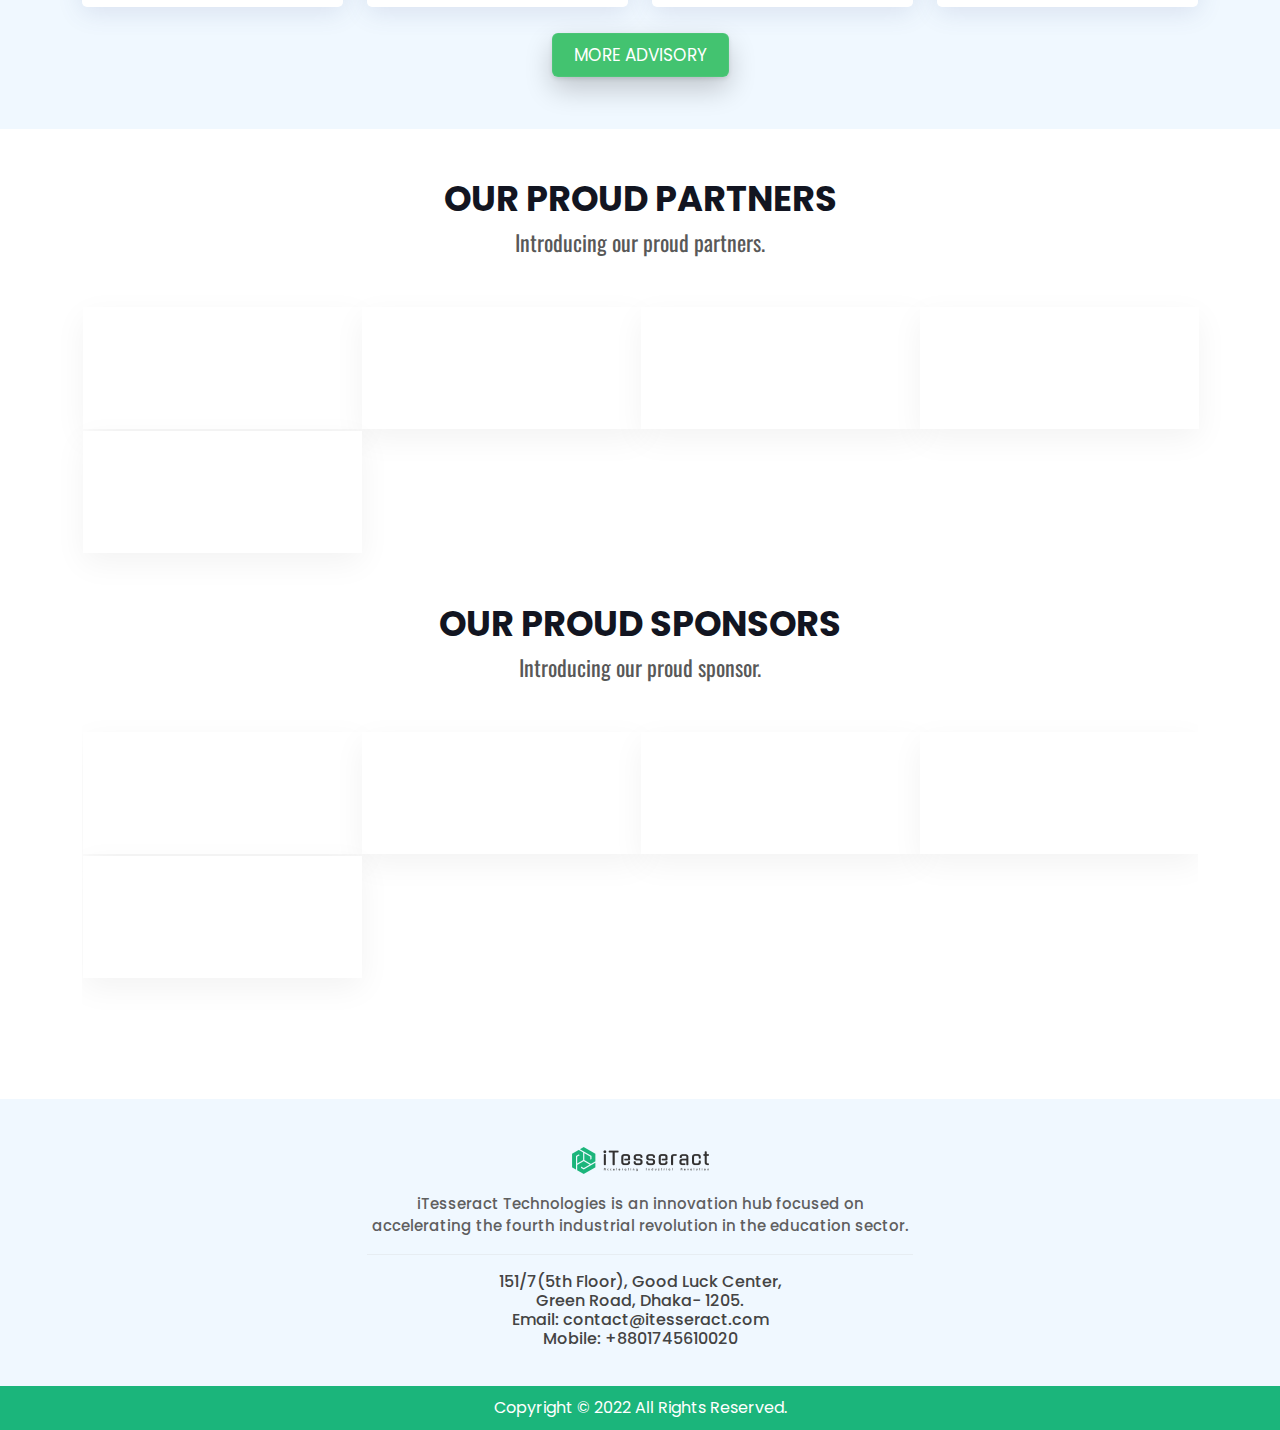
==== commit 0621fbed: "ADVISORY BOARD modal" ====
--- a/index.html
+++ b/index.html
@@ -69,9 +69,10 @@
                 <a class="nav-link" href="#"> Volunteer</a>
               </li>
             </ul>
-            <a class="navbar-brand" href="https://itesseract.co/">
+            <a class="navbar-brand" target="_blank" href="https://itesseract.co/">
               <img
                 class="brand-logo2"
+                loading="lazy"
                 src="img/logoo.png"
                 alt="itesseract-logo"
               />
@@ -357,7 +358,6 @@
     </section>
     <!-- End price section -->
 
-
     <!-- ======= Registration Number count ======= -->
     <section id="Registration-count" class="Registration-count">
       <div class="container">
@@ -366,44 +366,72 @@
             <div class="inner-box">
               <div class="count-box">
                 <span class="count-icons count-icons-bg-1"></span>
-                <span data-purecounter-start="0" data-purecounter-end="99" data-purecounter-duration="13" class="count-text purecounter">99+</span>
+                <span
+                  data-purecounter-start="0"
+                  data-purecounter-end="99"
+                  data-purecounter-duration="13"
+                  class="count-text purecounter"
+                  >99+</span
+                >
               </div>
               <span class="counter-title">Complete Students Registration</span>
             </div>
           </div>
           <div class="col-lg-3 col-md-6 col-sm-12 counter-column">
-             <div class="inner-box">
+            <div class="inner-box">
               <div class="count-box">
                 <span class="count-icons count-icons-bg-2"></span>
-                <span data-purecounter-start="0" data-purecounter-end="12" data-purecounter-duration="13" class="count-text purecounter">12</span>
-              </div>
-              <span class="counter-title">STEAM Olympiad's Respected Advisors </span>
+                <span
+                  data-purecounter-start="0"
+                  data-purecounter-end="12"
+                  data-purecounter-duration="13"
+                  class="count-text purecounter"
+                  >12</span
+                >
+              </div>
+              <span class="counter-title"
+                >STEAM Olympiad's Respected Advisors
+              </span>
             </div>
           </div>
           <div class="col-lg-3 col-md-6 col-sm-12 counter-column">
-             <div class="inner-box">
+            <div class="inner-box">
               <div class="count-box">
                 <span class="count-icons count-icons-bg-3"></span>
-                <span data-purecounter-start="0" data-purecounter-end="90" data-purecounter-duration="13" class="count-text purecounter">84</span>
-              </div>
-              <span class="counter-title">Food Espresso and Studio Breaks </span>
+                <span
+                  data-purecounter-start="0"
+                  data-purecounter-end="90"
+                  data-purecounter-duration="13"
+                  class="count-text purecounter"
+                  >84</span
+                >
+              </div>
+              <span class="counter-title"
+                >Food Espresso and Studio Breaks
+              </span>
             </div>
           </div>
           <div class="col-lg-3 col-md-6 col-sm-12 counter-column">
-             <div class="inner-box">
+            <div class="inner-box">
               <div class="count-box">
                 <span class="count-icons count-icons-bg-4"></span>
-                <span data-purecounter-start="0" data-purecounter-end="40" data-purecounter-duration="13" class="count-text purecounter">30</span>
-              </div>
-              <span class="counter-title">Supporters Prepared To Take an interest  </span>
+                <span
+                  data-purecounter-start="0"
+                  data-purecounter-end="40"
+                  data-purecounter-duration="13"
+                  class="count-text purecounter"
+                  >30</span
+                >
+              </div>
+              <span class="counter-title"
+                >Supporters Prepared To Take an interest
+              </span>
             </div>
           </div>
         </div>
       </div>
     </section>
     <!-- End Registration Number count -->
-
-
 
     <!-- ======= Level section ======= -->
     <section id="Level-section" class="level-section">
@@ -1103,7 +1131,14 @@
                   alt="art craft"
                 />
               </div>
-              <h4 class="title"><a href="">Dr. Dipu Moni</a></h4>
+              <h4 class="title">
+                <a
+                  href="#"
+                  data-bs-toggle="modal"
+                  data-bs-target="#advisoryModal"
+                  >Dr. Dipu Moni</a
+                >
+              </h4>
               <h6>Chief Patron</h6>
               <p class="description">
                 Honorable Education Minister, Ministry of Education
@@ -1120,7 +1155,14 @@
                   alt="Professor Dr. Sazzad Hossain"
                 />
               </div>
-              <h4 class="title"><a href="">Mohibul Hasan Chowdhury</a></h4>
+              <h4 class="title">
+                <a
+                  href="#"
+                  data-bs-toggle="modal"
+                  data-bs-target="#advisoryModal"
+                  >Mohibul Hasan Chowdhury</a
+                >
+              </h4>
               <h6>Patron</h6>
               <p class="description">
                 Honorable Deputy Minister, Ministry of Education
@@ -1137,7 +1179,14 @@
                   alt="Professor Dr. Sazzad Hossain"
                 />
               </div>
-              <h4 class="title"><a href="">Professor Dr. Sazzad Hossain</a></h4>
+              <h4 class="title">
+                <a
+                  href="#"
+                  data-bs-toggle="modal"
+                  data-bs-target="#advisoryModal"
+                  >Professor Dr. Sazzad Hossain</a
+                >
+              </h4>
               <h6>Chief Advisor & Convenor</h6>
               <p class="description">Member, University Grants Commission</p>
             </div>
@@ -1152,7 +1201,14 @@
                   alt="Dr. Md. Mashiur Rahman"
                 />
               </div>
-              <h4 class="title"><a href="">Dr. Md. Mashiur Rahman</a></h4>
+              <h4 class="title">
+                <a
+                  href="#"
+                  data-bs-toggle="modal"
+                  data-bs-target="#advisoryModal"
+                  >Dr. Md. Mashiur Rahman</a
+                >
+              </h4>
               <h6>Advisor</h6>
               <p class="description">Vice Chancellor, National University</p>
             </div>
@@ -1168,7 +1224,12 @@
                 />
               </div>
               <h4 class="title">
-                <a href="">Prof Dr Mohammad Mahfuzul Islam</a>
+                <a
+                  href="#"
+                  data-bs-toggle="modal"
+                  data-bs-target="#advisoryModal"
+                  >Prof Dr Mohammad Mahfuzul Islam</a
+                >
               </h4>
               <h6>Advisor</h6>
               <p class="description">Vice Chancellor, BDU</p>
@@ -1184,7 +1245,14 @@
                   alt="Prof. Dr. Abdul Jabbar Khan"
                 />
               </div>
-              <h4 class="title"><a href="">Prof. Dr. Abdul Jabbar Khan</a></h4>
+              <h4 class="title">
+                <a
+                  href="#"
+                  data-bs-toggle="modal"
+                  data-bs-target="#advisoryModal"
+                  >Prof. Dr. Abdul Jabbar Khan</a
+                >
+              </h4>
               <h6>Advisor</h6>
               <p class="description">Pro Vice Chancellor, BUET</p>
             </div>
@@ -1199,7 +1267,14 @@
                   alt="Dr. Lafifa Jamal"
                 />
               </div>
-              <h4 class="title"><a href="">Dr. Lafifa Jamal</a></h4>
+              <h4 class="title">
+                <a
+                  href="#"
+                  data-bs-toggle="modal"
+                  data-bs-target="#advisoryModal"
+                  >Dr. Lafifa Jamal</a
+                >
+              </h4>
               <h6>Advisor</h6>
               <p class="description">Professor, Dhaka University</p>
             </div>
@@ -1214,7 +1289,14 @@
                   alt="Prof. Vincent Chang"
                 />
               </div>
-              <h4 class="title"><a href="">Prof. Vincent Chang</a></h4>
+              <h4 class="title">
+                <a
+                  href="#"
+                  data-bs-toggle="modal"
+                  data-bs-target="#advisoryModal"
+                  >Prof. Vincent Chang</a
+                >
+              </h4>
               <h6>Advisor</h6>
               <p class="description">Professor, Brac University</p>
             </div>
@@ -1229,7 +1311,14 @@
                   alt="Dr. Mohammad Shahadat Hossain"
                 />
               </div>
-              <h4 class="title"><a href="">Dr. Mohammad Shahadat Hossain</a></h4>
+              <h4 class="title">
+                <a
+                  href="#"
+                  data-bs-toggle="modal"
+                  data-bs-target="#advisoryModal"
+                  >Dr. Mohammad Shahadat Hossain</a
+                >
+              </h4>
               <h6>Advisor</h6>
               <p class="description">Professor, University of Chittagong</p>
             </div>
@@ -1244,7 +1333,14 @@
                   alt="Dr. Dip Nandi"
                 />
               </div>
-              <h4 class="title"><a href="">Dr. Dip Nandi</a></h4>
+              <h4 class="title">
+                <a
+                  href="#"
+                  data-bs-toggle="modal"
+                  data-bs-target="#advisoryModal"
+                  >Dr. Dip Nandi</a
+                >
+              </h4>
               <h6>Advisor</h6>
               <p class="description">Professor, AIUB</p>
             </div>
@@ -1259,7 +1355,14 @@
                   alt="Asif Mahamood"
                 />
               </div>
-              <h4 class="title"><a href="">Asif Mahamood</a></h4>
+              <h4 class="title">
+                <a
+                  href="#"
+                  data-bs-toggle="modal"
+                  data-bs-target="#advisoryModal"
+                  >Asif Mahamood</a
+                >
+              </h4>
               <h6>Advisor</h6>
               <p class="description">Chairman, ADN Group</p>
             </div>
@@ -1274,11 +1377,21 @@
                   alt="Engr. Md. Mushfiqur Rahman"
                 />
               </div>
-              <h4 class="title"><a href="">Engr. Md. Mushfiqur Rahman</a></h4>
+              <h4 class="title">
+                <a
+                  href="#"
+                  data-bs-toggle="modal"
+                  data-bs-target="#advisoryModal"
+                  >Engr. Md. Mushfiqur Rahman</a
+                >
+              </h4>
               <h6>Technology Advisor</h6>
               <p class="description">Head of IT, FSIBL</p>
             </div>
           </div>
+        </div>
+        <div class="speakers-button text-center">
+          <a href="speakers.html" class="speakers-button-link">MORE ADVISORY</a>
         </div>
       </div>
     </section>
@@ -1295,62 +1408,62 @@
           <div class="col-lg-3">
             <a href="https://izoom.com.bd/" target="_blank">
               <div class="proud-partners-images" title="I-ZOOM">
-              <img
-                class="img-fluid"
-                loading="lazy"
-                src="img/PARTNERS/2023-01-12-9cbeb2_16363556668387.png"
-                alt="izoom"
-              />
-            </div>
+                <img
+                  class="img-fluid"
+                  loading="lazy"
+                  src="img/PARTNERS/2023-01-12-9cbeb2_16363556668387.png"
+                  alt="izoom"
+                />
+              </div>
             </a>
           </div>
           <div class="col-lg-3">
             <a href="https://kidsmall.com.bd/" target="_blank">
               <div class="proud-partners-images" title="KID-SMALL">
-              <img
-                class="img-fluid"
-                loading="lazy"
-                src="img/PARTNERS/2023-02-21-8c3016_kids-mall-logo1.png"
-                alt="kidsmall"
-              />
-            </div>
+                <img
+                  class="img-fluid"
+                  loading="lazy"
+                  src="img/PARTNERS/2023-02-21-8c3016_kids-mall-logo1.png"
+                  alt="kidsmall"
+                />
+              </div>
             </a>
           </div>
           <div class="col-lg-3">
-           <a href="https://booksfactory.com.bd/" target="_blank">
-             <div class="proud-partners-images" title="BooksFactory">
-              <img
-                class="img-fluid"
-                loading="lazy"
-                src="img/PARTNERS/2023-02-21-d31240_bdtutorial-logo.png"
-                alt="booksfactory"
-              />
-            </div>
-           </a>
+            <a href="https://booksfactory.com.bd/" target="_blank">
+              <div class="proud-partners-images" title="BooksFactory">
+                <img
+                  class="img-fluid"
+                  loading="lazy"
+                  src="img/PARTNERS/2023-02-21-d31240_bdtutorial-logo.png"
+                  alt="booksfactory"
+                />
+              </div>
+            </a>
           </div>
           <div class="col-lg-3">
             <a href="https://peoplentech.com.bd/" target="_blank">
               <div class="proud-partners-images" title="peoplentech">
-              <img
-                class="img-fluid"
-                loading="lazy"
-                src="img/PARTNERS/2023-02-23-a20485_pntl.png"
-                alt="peoplentech"
-              />
-            </div>
+                <img
+                  class="img-fluid"
+                  loading="lazy"
+                  src="img/PARTNERS/2023-02-23-a20485_pntl.png"
+                  alt="peoplentech"
+                />
+              </div>
             </a>
           </div>
           <div class="col-lg-3">
-           <a href="https://www.pntdns.com/" target="_blank">
-             <div class="proud-partners-images" title="PNTDNS">
-              <img
-                class="img-fluid"
-                loading="lazy"
-                src="img/PARTNERS/2023-02-23-b59d09_pntdnslogo.png"
-                alt="pntdns"
-              />
-            </div>
-           </a>
+            <a href="https://www.pntdns.com/" target="_blank">
+              <div class="proud-partners-images" title="PNTDNS">
+                <img
+                  class="img-fluid"
+                  loading="lazy"
+                  src="img/PARTNERS/2023-02-23-b59d09_pntdnslogo.png"
+                  alt="pntdns"
+                />
+              </div>
+            </a>
           </div>
         </div>
 
@@ -1363,61 +1476,61 @@
             <div class="col-lg-3">
               <a href="https://izoom.com.bd/" target="_blank">
                 <div class="proud-partners-images" title="I-ZOOM">
-                <img
-                  class="img-fluid"
-                  loading="lazy"
-                  src="img/PARTNERS/2023-01-12-9cbeb2_16363556668387.png"
-                  alt="izoom"
-                />
-              </div>
+                  <img
+                    class="img-fluid"
+                    loading="lazy"
+                    src="img/PARTNERS/2023-01-12-9cbeb2_16363556668387.png"
+                    alt="izoom"
+                  />
+                </div>
               </a>
             </div>
             <div class="col-lg-3">
-             <a href="https://adngroupbd.com/" target="_blank">
-               <div class="proud-partners-images" title="ADN-GROUP">
-                <img
-                  class="img-fluid"
-                  loading="lazy"
-                  src="img/PARTNERS/adn-group_1676900750.png"
-                  alt="adn group"
-                />
-              </div>
-             </a>
+              <a href="https://adngroupbd.com/" target="_blank">
+                <div class="proud-partners-images" title="ADN-GROUP">
+                  <img
+                    class="img-fluid"
+                    loading="lazy"
+                    src="img/PARTNERS/adn-group_1676900750.png"
+                    alt="adn group"
+                  />
+                </div>
+              </a>
             </div>
             <div class="col-lg-3">
               <a href="https://www.dell.com/en-us" target="_blank">
-                 <div class="proud-partners-images" title="DELL">
-                <img
-                  class="img-fluid dell-loog"
-                  loading="lazy"
-                  src="img/PARTNERS/dell_1671527409.png"
-                  alt="Dell"
-                />
-              </div>
+                <div class="proud-partners-images" title="DELL">
+                  <img
+                    class="img-fluid dell-loog"
+                    loading="lazy"
+                    src="img/PARTNERS/dell_1671527409.png"
+                    alt="Dell"
+                  />
+                </div>
               </a>
             </div>
             <div class="col-lg-3">
               <a href="https://www.smartbd.com/" target="_blank">
                 <div class="proud-partners-images" title="Smart-Technologies">
-                <img
-                  class="img-fluid"
-                  loading="lazy"
-                  src="img/PARTNERS/smart-technologies_1676976913.png"
-                  alt="smart-technologies"
-                />
-              </div>
+                  <img
+                    class="img-fluid"
+                    loading="lazy"
+                    src="img/PARTNERS/smart-technologies_1676976913.png"
+                    alt="smart-technologies"
+                  />
+                </div>
               </a>
             </div>
             <div class="col-lg-3">
               <a href="https://ingenbd.com/" target="_blank">
                 <div class="proud-partners-images" title="INGEN">
-                <img
-                  class="img-fluid"
-                  loading="lazy"
-                  src="img/PARTNERS/ingen_1678446943.png"
-                  alt="ingen"
-                />
-              </div>
+                  <img
+                    class="img-fluid"
+                    loading="lazy"
+                    src="img/PARTNERS/ingen_1678446943.png"
+                    alt="ingen"
+                  />
+                </div>
               </a>
             </div>
           </div>
@@ -1468,8 +1581,68 @@
     </div>
     <!-- end copy right section -->
 
+  
+    <!--ADVISORY BOARD Modal -->
+    <div
+      class="modal fade"
+      id="advisoryModal"
+      tabindex="-1"
+      aria-labelledby="exampleModalLabel"
+      aria-hidden="true"
+    >
+      <div class="modal-dialog modal-lg modal-dialog-centered">
+        <div class="modal-content">
+          <div class="modal-header">
+            <h1 class="modal-title fs-5" id="exampleModalLabel">ADVISORY BOARD</h1>
+            <button
+              type="button"
+              class="btn-close"
+              data-bs-dismiss="modal"
+              aria-label="Close"
+            ></button>
+          </div>
+            <div class="modal-body">
+            <div class="member">
+              <div class="row align-items-center">
+                <div class="col-lg-3">
+                  <div class="pic">
+                    <img
+                      src="img/BOARD-member/dr.-md.-mashiur-rahman_1677159735.png"
+                      loading="lazy"
+                      class="img-fluid"
+                      alt=""
+                    />
+                  </div>
+                </div>
+                <div class="col-lg-9">
+                  <div class="member-info">
+                    <h4>Dr. Mohammad Shahadat Hossain</h4>
+                    <span>Professor, University of Chittagong</span>
+                    <p>
+                      Explicabo voluptatem mollitia et repellat qui dolorum
+                      quasi Lorem ipsum dolor sit amet consectetur adipisicing
+                      elit. A ex doloribus magnam, iusto ullam vel provident
+                      quam ut labore beatae!
+                    </p>
+                    <div class="social">
+                      <a href="" target="_blank"><i class="icofont-twitter"></i></a>
+                      <a href="" target="_blank"><i class="icofont-facebook"></i></a>
+                      <a href="" target="_blank"><i class="icofont-instagram"></i></a>
+                      <a href="" target="_blank"> <i class="icofont-linkedin"></i> </a>
+                    </div>
+                  </div>
+                </div>
+              </div>
+            </div>
+          </div>
+        </div>
+      </div>
+    </div>
+
+    <!-- end ADVISORY BOARD modal -->
+
     <script src="js/vendor/modernizr-3.11.2.min.js"></script>
-      <script src="js/vendor/purecounter/purecounter_vanilla.js"></script>
+    <script src="js/vendor/purecounter/purecounter_vanilla.js"></script>
     <script src="js/jquery-3.6.0.min.js"></script>
     <script src="js/bootstrap.bundle.min.js"></script>
     <script src="js/plugins.js"></script>
--- a/style.css
+++ b/style.css
@@ -56,6 +56,63 @@
   font-weight: 400;
   margin: 0;
   font-family: 'Oswald', sans-serif;
+}
+
+/*--------------------------------------------------------------
+# Breadcrumbs
+--------------------------------------------------------------*/
+.breadcrumbs {
+  padding: 80px 0 80px 0;
+  min-height: 30vh;
+  position: relative;
+  background-size: cover;
+  background-position: center;
+  background-repeat: no-repeat;
+}
+
+.breadcrumbs:before {
+  content: '';
+  background-color: rgba(0, 0, 0, 0.308);
+  position: absolute;
+  inset: 0;
+}
+
+.breadcrumbs h2 {
+  font-size: 56px;
+  font-weight: 500;
+  color: #fff;
+}
+
+.breadcrumbs ol {
+  display: flex;
+  flex-wrap: wrap;
+  list-style: none;
+  padding: 0 0 10px 0;
+  margin: 0;
+  font-size: 16px;
+  font-weight: 600;
+  color: #e91e63;
+}
+
+.breadcrumbs ol a {
+  color: rgba(255, 255, 255, 0.8);
+  transition: 0.3s;
+  text-decoration: none;
+}
+
+.breadcrumbs ol a:hover {
+  text-decoration: underline;
+}
+
+.breadcrumbs ol li + li {
+  padding-left: 10px;
+}
+
+.breadcrumbs ol li + li::before {
+  display: inline-block;
+  padding-right: 10px;
+  color: #fff;
+  content: '/';
 }
 
 /*--------------------------------------------------------------
@@ -823,6 +880,26 @@
   color: #607d8b;
   padding-top: 4px;
 }
+.speakers-button {
+  margin-top: 20px;
+}
+.speakers-button-link {
+  background-color: #43c370;
+  text-decoration: none;
+  color: white;
+  text-transform: uppercase;
+  padding: 10px 22px;
+  font-size: 17px;
+  border-radius: 6px;
+  transition: 0.3s all;
+  box-shadow: rgba(0, 0, 0, 0.2) 0px 12px 28px 0px,
+    rgba(0, 0, 0, 0.1) 0px 2px 4px 0px,
+    rgba(255, 255, 255, 0.05) 0px 0px 0px 1px inset;
+}
+.speakers-button-link:hover {
+  background-color: #1ca766;
+}
+
 /*!--------------------------------------------------------------
 # OUR PROUD PARTNERS
 --------------------------------------------------------------*/
@@ -874,3 +951,88 @@
   background: #1bb57b;
   padding: 10px 0px;
 }
+
+/* *
+* ADVISORY BOARD page css
+* ADVISORY BOARD Modal css
+*/
+
+/*!--------------------------------------------------------------
+# ADVISORY BOARD Modal
+--------------------------------------------------------------*/
+.member .pic {
+  overflow: hidden;
+  width: 180px;
+  border-radius: 50%;
+}
+.member .pic img {
+  transition: ease-in-out 0.3s;
+}
+.member:hover img {
+  transform: scale(1.1);
+}
+.member .member-info {
+  padding-left: 30px;
+}
+.member h4 {
+  font-weight: 700;
+  margin-bottom: 5px;
+  font-size: 20px;
+}
+
+.member span {
+  display: block;
+  font-size: 15px;
+  padding-bottom: 10px;
+  position: relative;
+  font-weight: 500;
+  color: #607d8b;
+}
+
+.member span::after {
+  content: '';
+  position: absolute;
+  display: block;
+  width: 50px;
+  height: 2px;
+  background: #1ca766;
+  bottom: 0;
+  left: 0;
+}
+
+.member p {
+  margin: 10px 0 0 0;
+  font-size: 14px;
+}
+.member .social {
+  margin-top: 12px;
+  display: flex;
+  align-items: center;
+  justify-content: flex-start;
+}
+
+.member .social a {
+  transition: ease-in-out 0.3s;
+  display: flex;
+  align-items: center;
+  justify-content: center;
+  border-radius: 50px;
+  width: 33px;
+  height: 33px;
+  background: #49b985;
+  text-decoration: none;
+}
+
+.member .social a i {
+  color: #fff;
+  font-size: 17px;
+  margin: 0 2px;
+}
+
+.member .social a:hover {
+  background: #1ca766;
+}
+
+.member .social a+a {
+  margin-left: 8px;
+}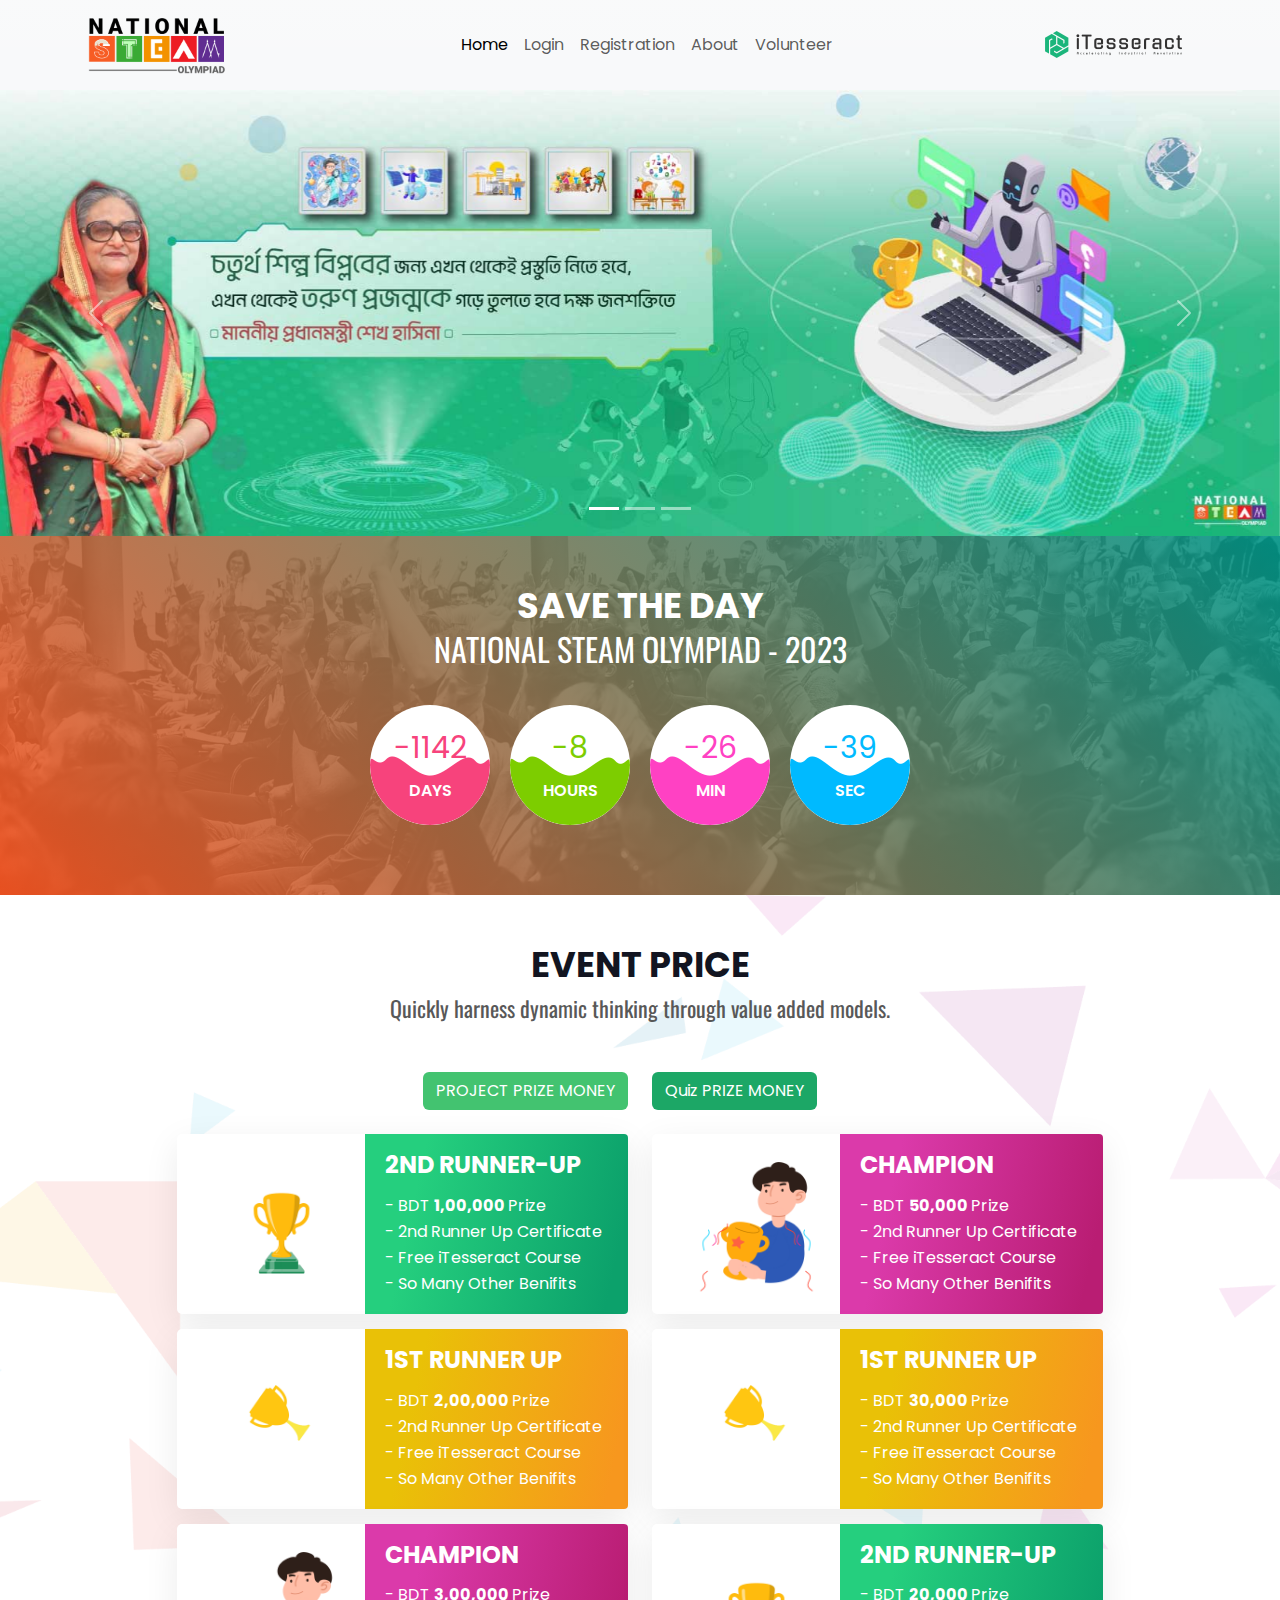
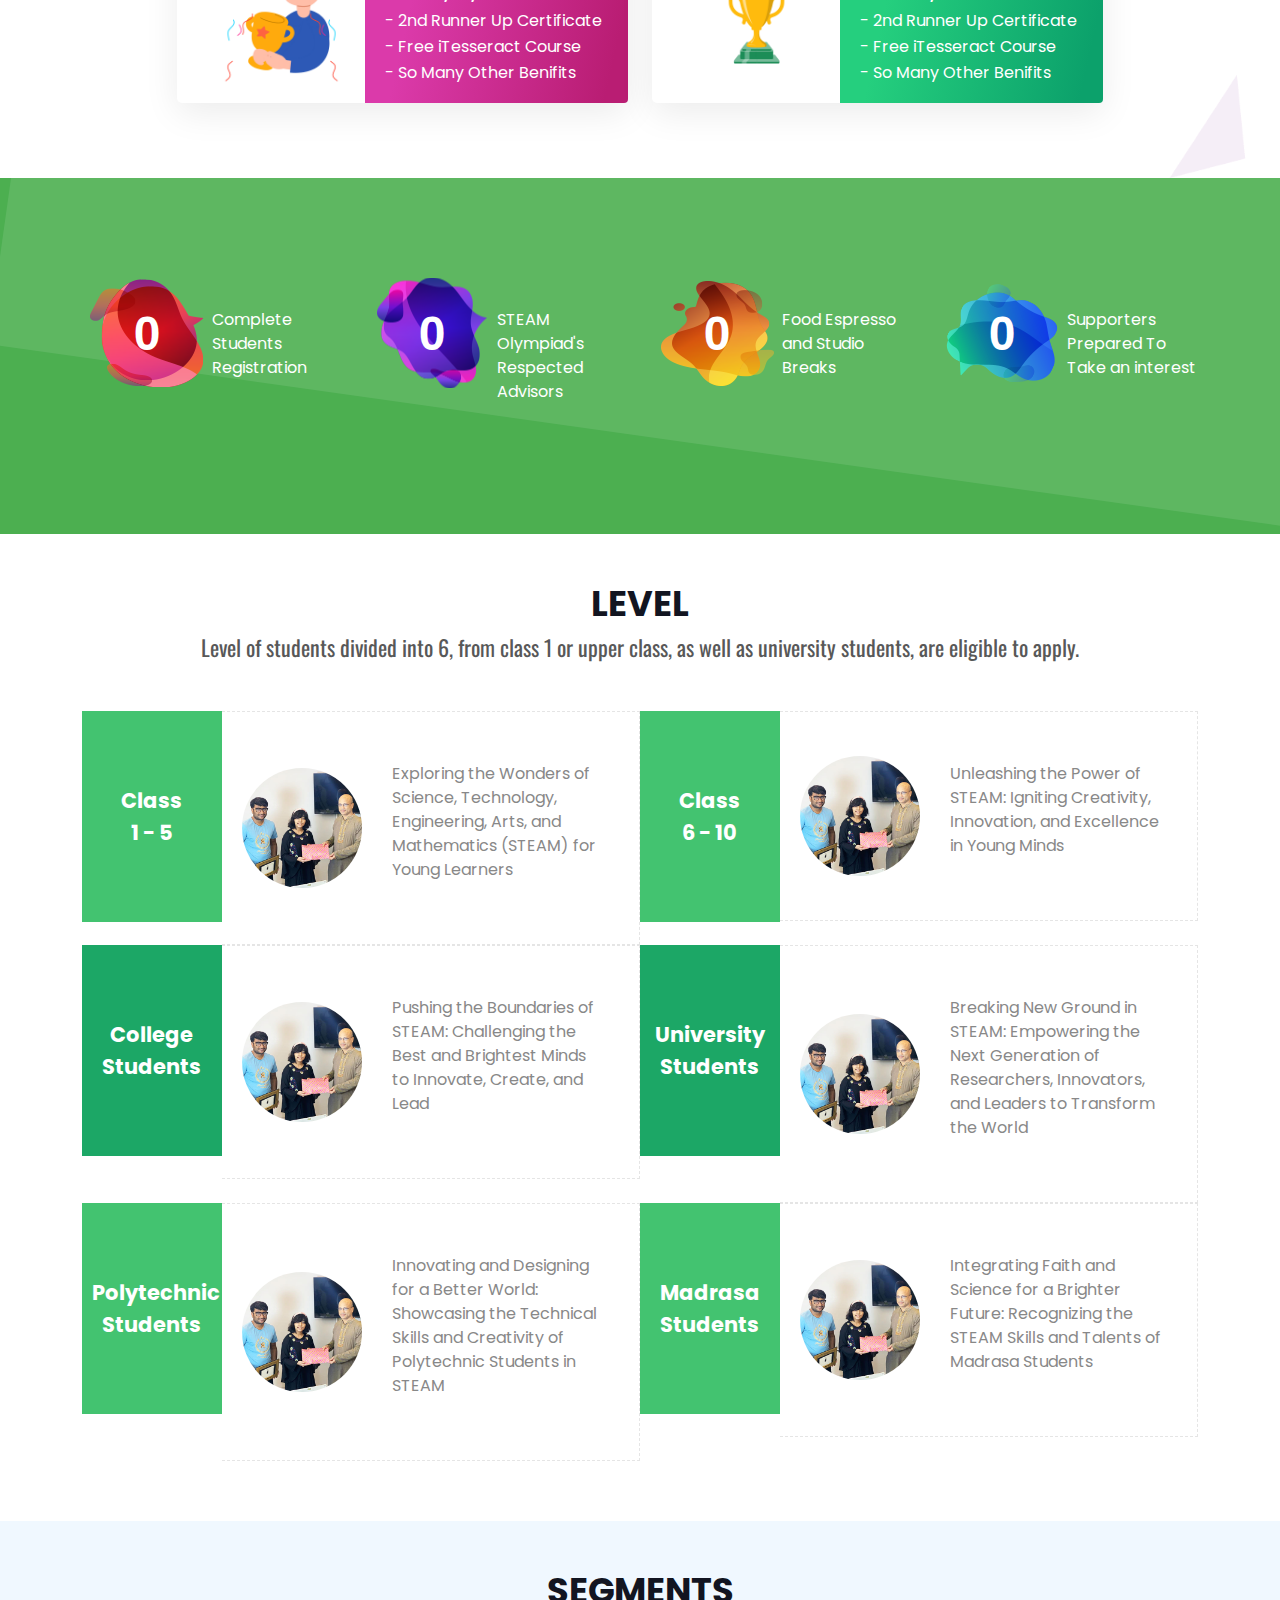
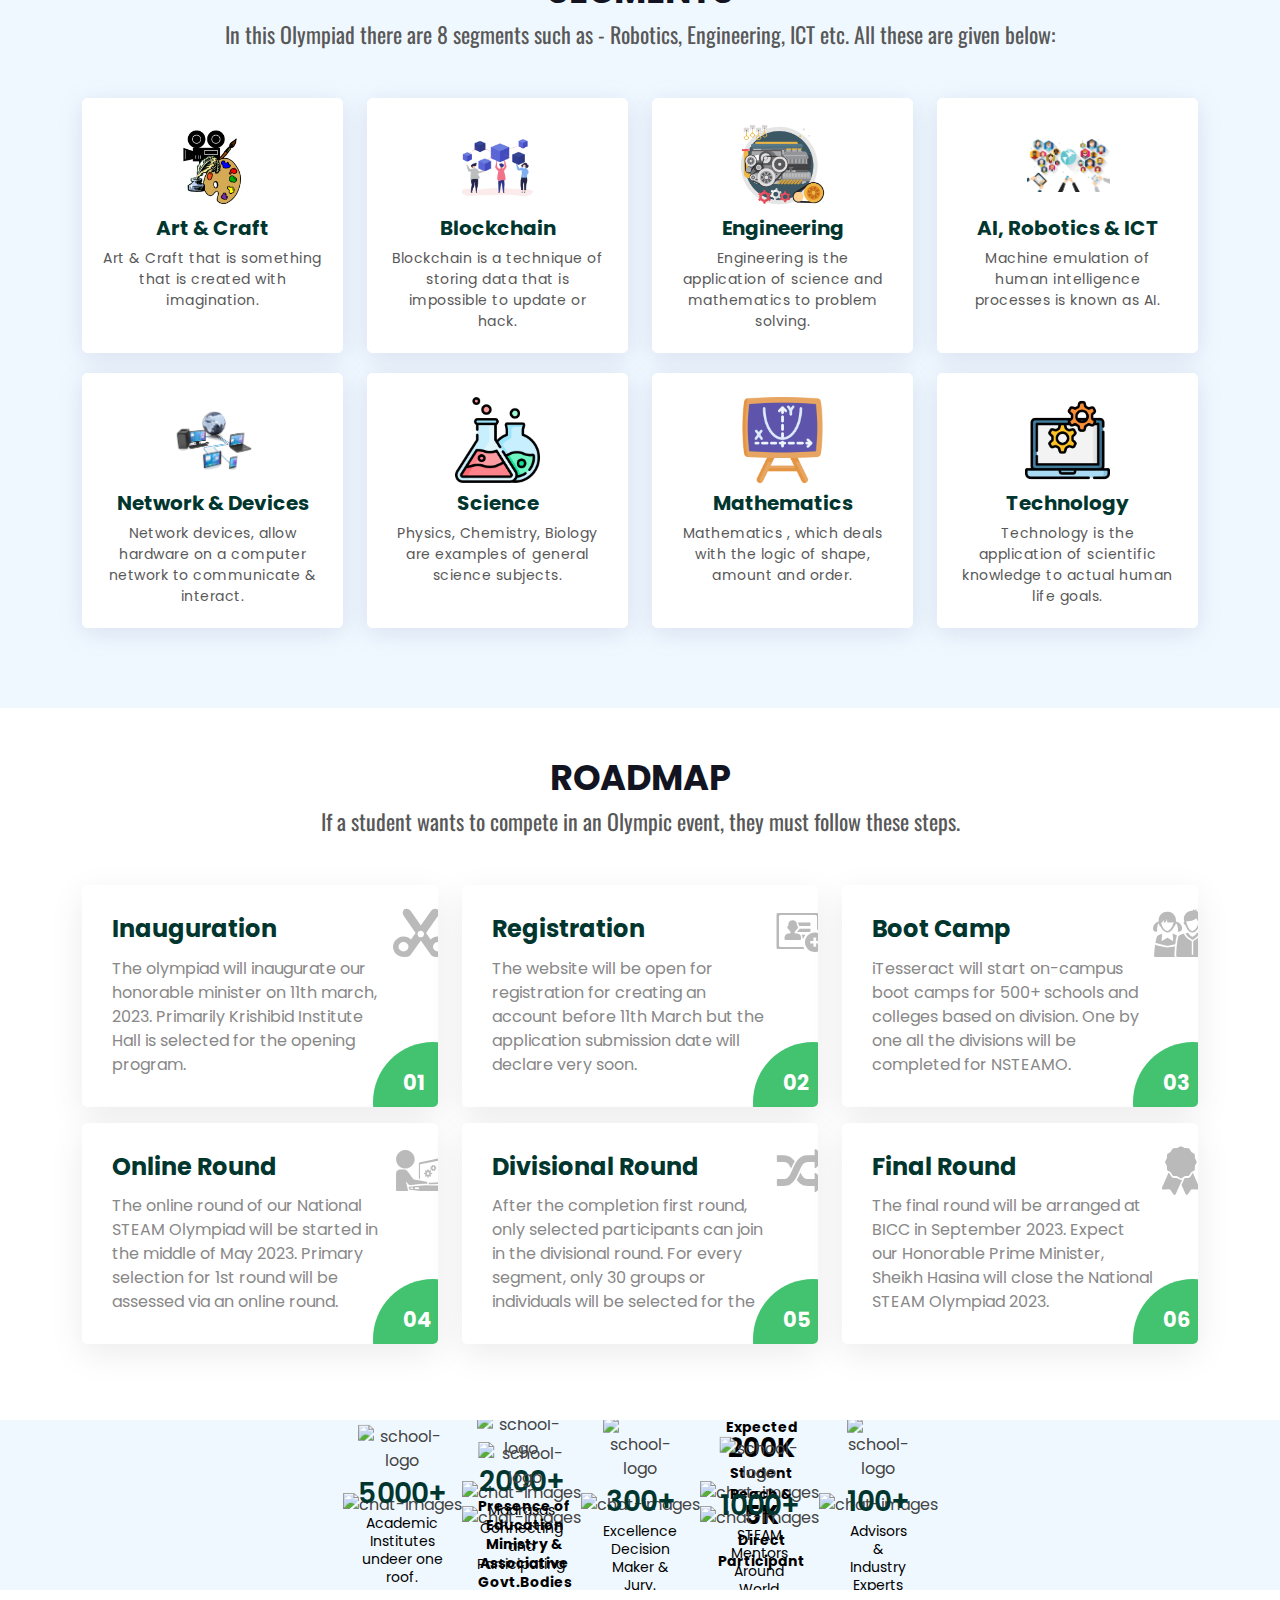
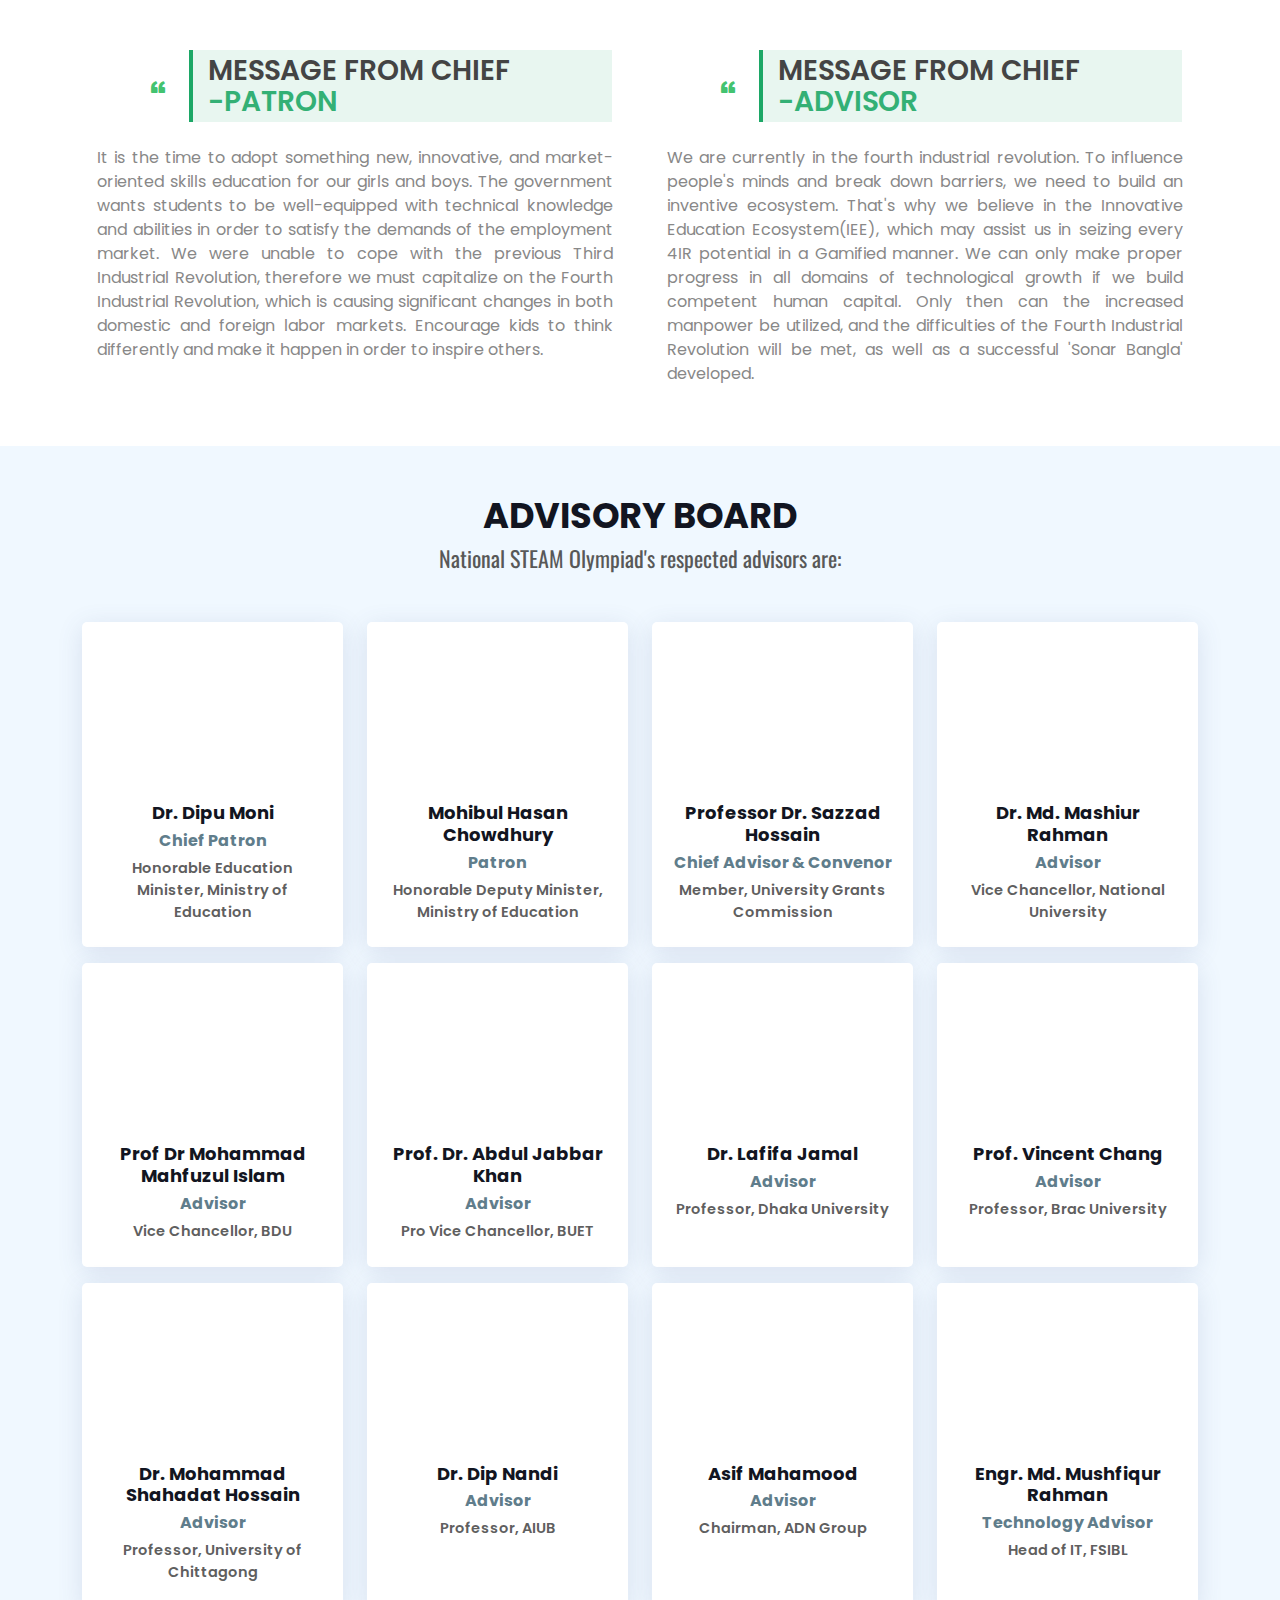
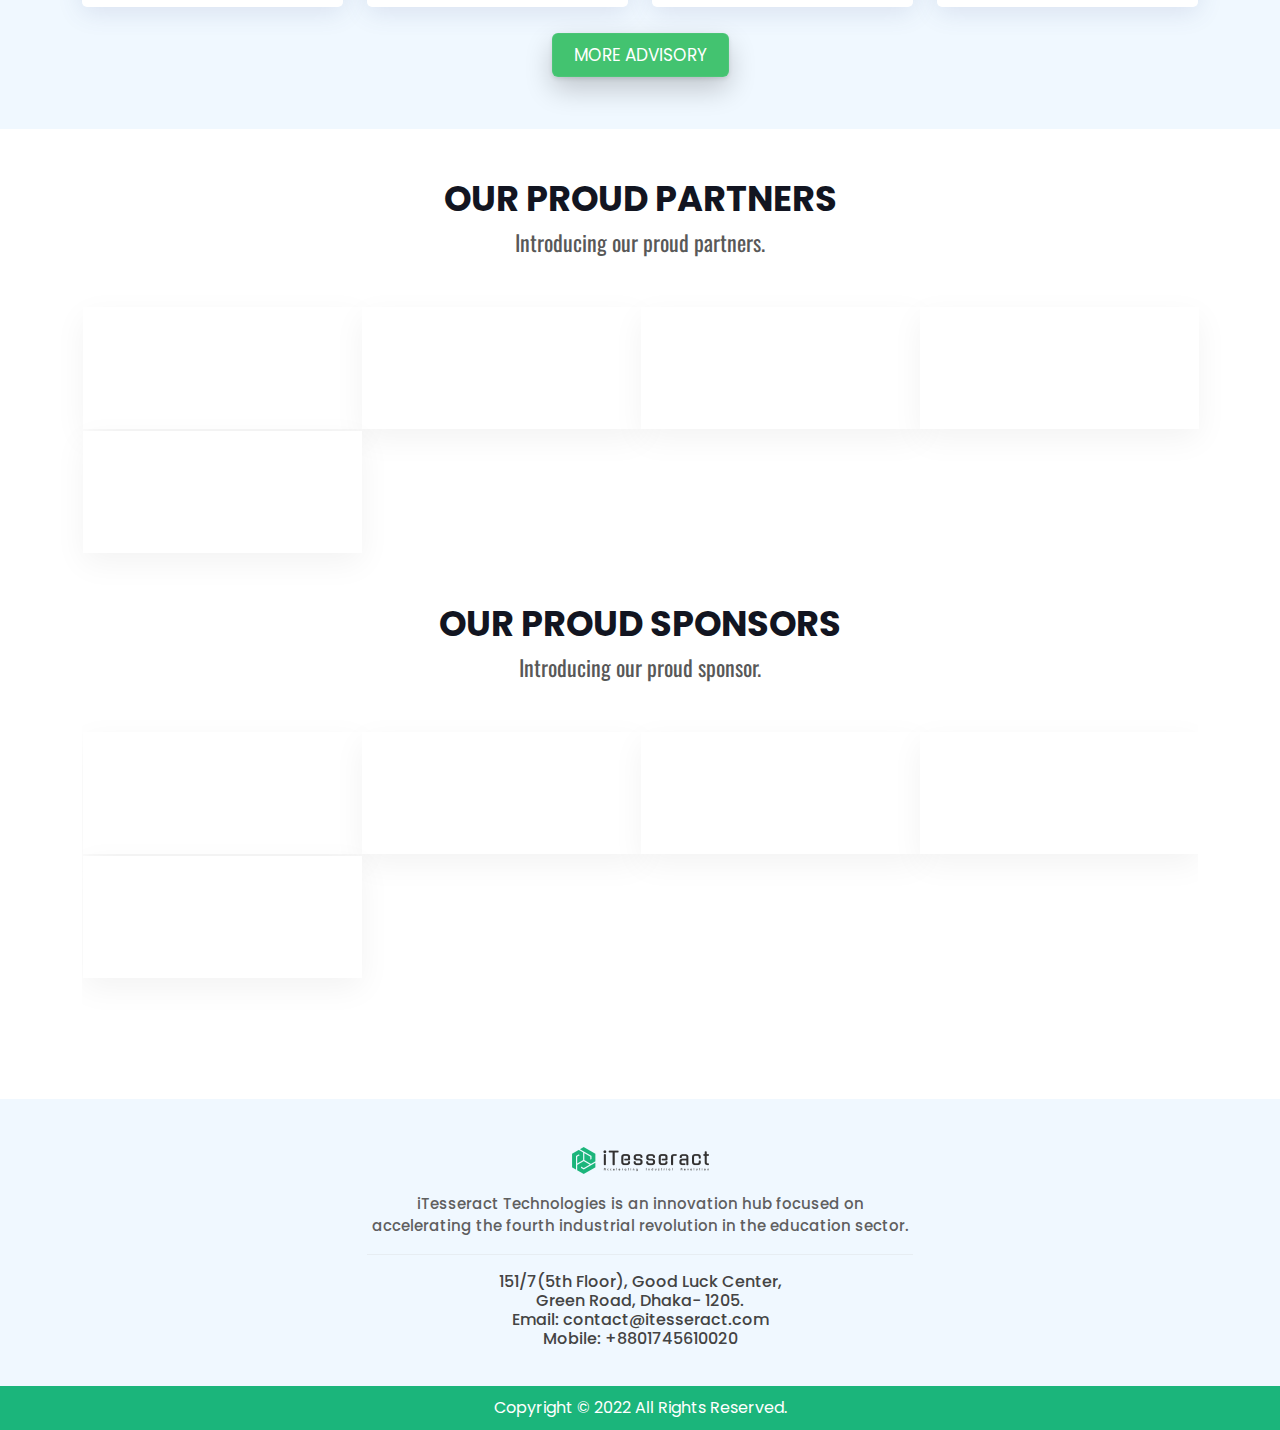
==== commit 3c53e883: "segment details page" ====
--- a/index.html
+++ b/index.html
@@ -665,7 +665,7 @@
                   alt="art craft"
                 />
               </div>
-              <h4 class="title"><a href="">Art & Craft</a></h4>
+              <h4 class="title"><a href="segments.html">Art & Craft</a></h4>
               <p class="description">
                 Art & Craft that is something that is created with imagination.
               </p>
@@ -681,7 +681,7 @@
                   alt="art craft"
                 />
               </div>
-              <h4 class="title"><a href="">Blockchain</a></h4>
+              <h4 class="title"><a href="segments.html">Blockchain</a></h4>
               <p class="description">
                 Blockchain is a technique of storing data that is impossible to
                 update or hack.
@@ -698,7 +698,7 @@
                   alt="art craft"
                 />
               </div>
-              <h4 class="title"><a href="">Engineering</a></h4>
+              <h4 class="title"><a href="segments.html">Engineering</a></h4>
               <p class="description">
                 Engineering is the application of science and mathematics to
                 problem solving.
@@ -715,7 +715,7 @@
                   alt="art craft"
                 />
               </div>
-              <h4 class="title"><a href="">AI, Robotics & ICT</a></h4>
+              <h4 class="title"><a href="segments.html">AI, Robotics & ICT</a></h4>
               <p class="description">
                 Machine emulation of human intelligence processes is known as
                 AI.
@@ -732,7 +732,7 @@
                   alt="Network & Devices"
                 />
               </div>
-              <h4 class="title"><a href="">Network & Devices</a></h4>
+              <h4 class="title"><a href="segments.html">Network & Devices</a></h4>
               <p class="description">
                 Network devices, allow hardware on a computer network to
                 communicate & interact.
@@ -749,7 +749,7 @@
                   alt="Science"
                 />
               </div>
-              <h4 class="title"><a href="">Science</a></h4>
+              <h4 class="title"><a href="segments.html">Science</a></h4>
               <p class="description">
                 Physics, Chemistry, Biology are examples of general science
                 subjects.
@@ -766,7 +766,7 @@
                   alt="Mathematics"
                 />
               </div>
-              <h4 class="title"><a href="">Mathematics</a></h4>
+              <h4 class="title"><a href="segments.html">Mathematics</a></h4>
               <p class="description">
                 Mathematics , which deals with the logic of shape, amount and
                 order.
@@ -783,7 +783,7 @@
                   alt="Technology"
                 />
               </div>
-              <h4 class="title"><a href="">Technology</a></h4>
+              <h4 class="title"><a href="segments.html">Technology</a></h4>
               <p class="description">
                 Technology is the application of scientific knowledge to actual
                 human life goals.
--- a/style.css
+++ b/style.css
@@ -1035,4 +1035,276 @@
 
 .member .social a+a {
   margin-left: 8px;
-}+}
+
+/* *
+* SEGMENTS Details page css
+* SEGMENTS Details Modal css
+*/
+/*!--------------------------------------------------------------
+# SEGMENTS Details
+--------------------------------------------------------------*/
+.blog .blog-details {
+  box-shadow: 0 4px 16px rgba(0, 0, 0, 0.1);
+  padding: 30px;
+}
+
+.blog .blog-details .post-img {
+  margin: -30px -30px 20px -30px;
+  overflow: hidden;
+}
+
+.blog .blog-details .title {
+  font-size: 28px;
+  font-weight: 700;
+  padding: 0;
+  margin: 20px 0 0 0;
+  color: var(--color-secondary);
+}
+
+.blog .blog-details .content {
+  margin-top: 20px;
+}
+
+.blog .blog-details .content h3 {
+  font-size: 22px;
+  margin-top: 30px;
+  font-weight: bold;
+}
+
+.blog .blog-details .content blockquote {
+  overflow: hidden;
+  background-color: rgba(82, 86, 94, 0.06);
+  padding: 60px;
+  position: relative;
+  text-align: center;
+  margin: 20px 0;
+}
+
+.blog .blog-details .content blockquote p {
+  color: var(--color-default);
+  line-height: 1.6;
+  margin-bottom: 0;
+  font-style: italic;
+  font-weight: 500;
+  font-size: 22px;
+}
+
+.blog .blog-details .content blockquote:after {
+  content: "";
+  position: absolute;
+  left: 0;
+  top: 0;
+  bottom: 0;
+  width: 3px;
+  background-color: var(--color-primary);
+  margin-top: 20px;
+  margin-bottom: 20px;
+}
+
+.blog .blog-details .meta-top {
+  margin-top: 20px;
+  color: #6c757d;
+}
+
+.blog .blog-details .meta-top ul {
+  display: flex;
+  flex-wrap: wrap;
+  list-style: none;
+  align-items: center;
+  padding: 0;
+  margin: 0;
+}
+
+.blog .blog-details .meta-top ul li+li {
+  padding-left: 20px;
+}
+
+.blog .blog-details .meta-top i {
+  font-size: 16px;
+  margin-right: 8px;
+  line-height: 0;
+  color: var(--color-primary);
+}
+
+.blog .blog-details .meta-top a {
+  color: #6c757d;
+  font-size: 14px;
+  display: inline-block;
+  line-height: 1;
+  transition: 0.3s;
+}
+
+.blog .blog-details .meta-top a:hover {
+  color: var(--color-primary);
+}
+
+.blog .blog-details .meta-bottom {
+  padding-top: 10px;
+  border-top: 1px solid rgba(82, 86, 94, 0.15);
+}
+
+.blog .blog-details .meta-bottom i {
+  color: #838893;
+  display: inline;
+}
+
+.blog .blog-details .meta-bottom a {
+  color: rgba(82, 86, 94, 0.8);
+  transition: 0.3s;
+}
+
+.blog .blog-details .meta-bottom a:hover {
+  color: var(--color-primary);
+}
+
+.blog .blog-details .meta-bottom .cats {
+  list-style: none;
+  display: inline;
+  padding: 0 20px 0 0;
+  font-size: 14px;
+}
+
+.blog .blog-details .meta-bottom .cats li {
+  display: inline-block;
+}
+
+.blog .blog-details .meta-bottom .tags {
+  list-style: none;
+  display: inline;
+  padding: 0;
+  font-size: 14px;
+}
+
+.blog .blog-details .meta-bottom .tags li {
+  display: inline-block;
+}
+
+.blog .blog-details .meta-bottom .tags li+li::before {
+  padding-right: 6px;
+  color: var(--color-default);
+  content: ",";
+}
+
+.blog .blog-details .meta-bottom .share {
+  font-size: 16px;
+}
+
+.blog .blog-details .meta-bottom .share i {
+  padding-left: 5px;
+}
+
+
+/*--------------------------------------------------------------
+# Blog Sidebar
+--------------------------------------------------------------*/
+.blog .sidebar {
+  padding: 30px;
+  box-shadow: 0 4px 16px rgba(0, 0, 0, 0.1);
+}
+
+.blog .sidebar .sidebar-title {
+  font-size: 20px;
+  font-weight: 700;
+  padding: 0;
+  margin: 0;
+  color: var(--color-secondary);
+}
+
+.blog .sidebar .sidebar-item+.sidebar-item {
+  margin-top: 40px;
+}
+
+
+.blog .sidebar .categories ul {
+  list-style: none;
+  padding: 0;
+}
+
+.blog .sidebar .categories ul li+li {
+  padding-top: 10px;
+}
+
+.blog .sidebar .categories ul a {
+  color: var(--color-secondary);
+  transition: 0.3s;
+}
+
+.blog .sidebar .categories ul a:hover {
+  color: var(--color-default);
+}
+
+.blog .sidebar .categories ul a span {
+  padding-left: 5px;
+  color: rgba(54, 77, 89, 0.4);
+  font-size: 14px;
+}
+
+.blog .sidebar .recent-posts .post-item {
+  display: flex;
+}
+
+.blog .sidebar .recent-posts .post-item+.post-item {
+  margin-top: 15px;
+}
+
+.blog .sidebar .recent-posts img {
+  max-width: 80px;
+  margin-right: 15px;
+}
+
+.blog .sidebar .recent-posts h4 {
+  font-size: 15px;
+  font-weight: bold;
+}
+
+.blog .sidebar .recent-posts h4 a {
+  color: var(--color-secondary);
+  transition: 0.3s;
+}
+
+.blog .sidebar .recent-posts h4 a:hover {
+  color: var(--color-primary);
+}
+
+.blog .sidebar .recent-posts time {
+  display: block;
+  font-style: italic;
+  font-size: 14px;
+  color: rgba(54, 77, 89, 0.4);
+}
+
+.blog .sidebar .tags {
+  margin-bottom: -10px;
+}
+
+.blog .sidebar .tags ul {
+  list-style: none;
+  padding: 0;
+}
+
+.blog .sidebar .tags ul li {
+  display: inline-block;
+}
+
+.blog .sidebar .tags ul a {
+  color: #838893;
+  font-size: 14px;
+  padding: 6px 14px;
+  margin: 0 6px 8px 0;
+  border: 1px solid rgba(131, 136, 147, 0.4);
+  display: inline-block;
+  transition: 0.3s;
+}
+
+.blog .sidebar .tags ul a:hover {
+  color: var(--color-secondary);
+  border: 1px solid var(--color-primary);
+  background: var(--color-primary);
+}
+
+.blog .sidebar .tags ul a span {
+  padding-left: 5px;
+  color: rgba(131, 136, 147, 0.8);
+  font-size: 14px;
+}
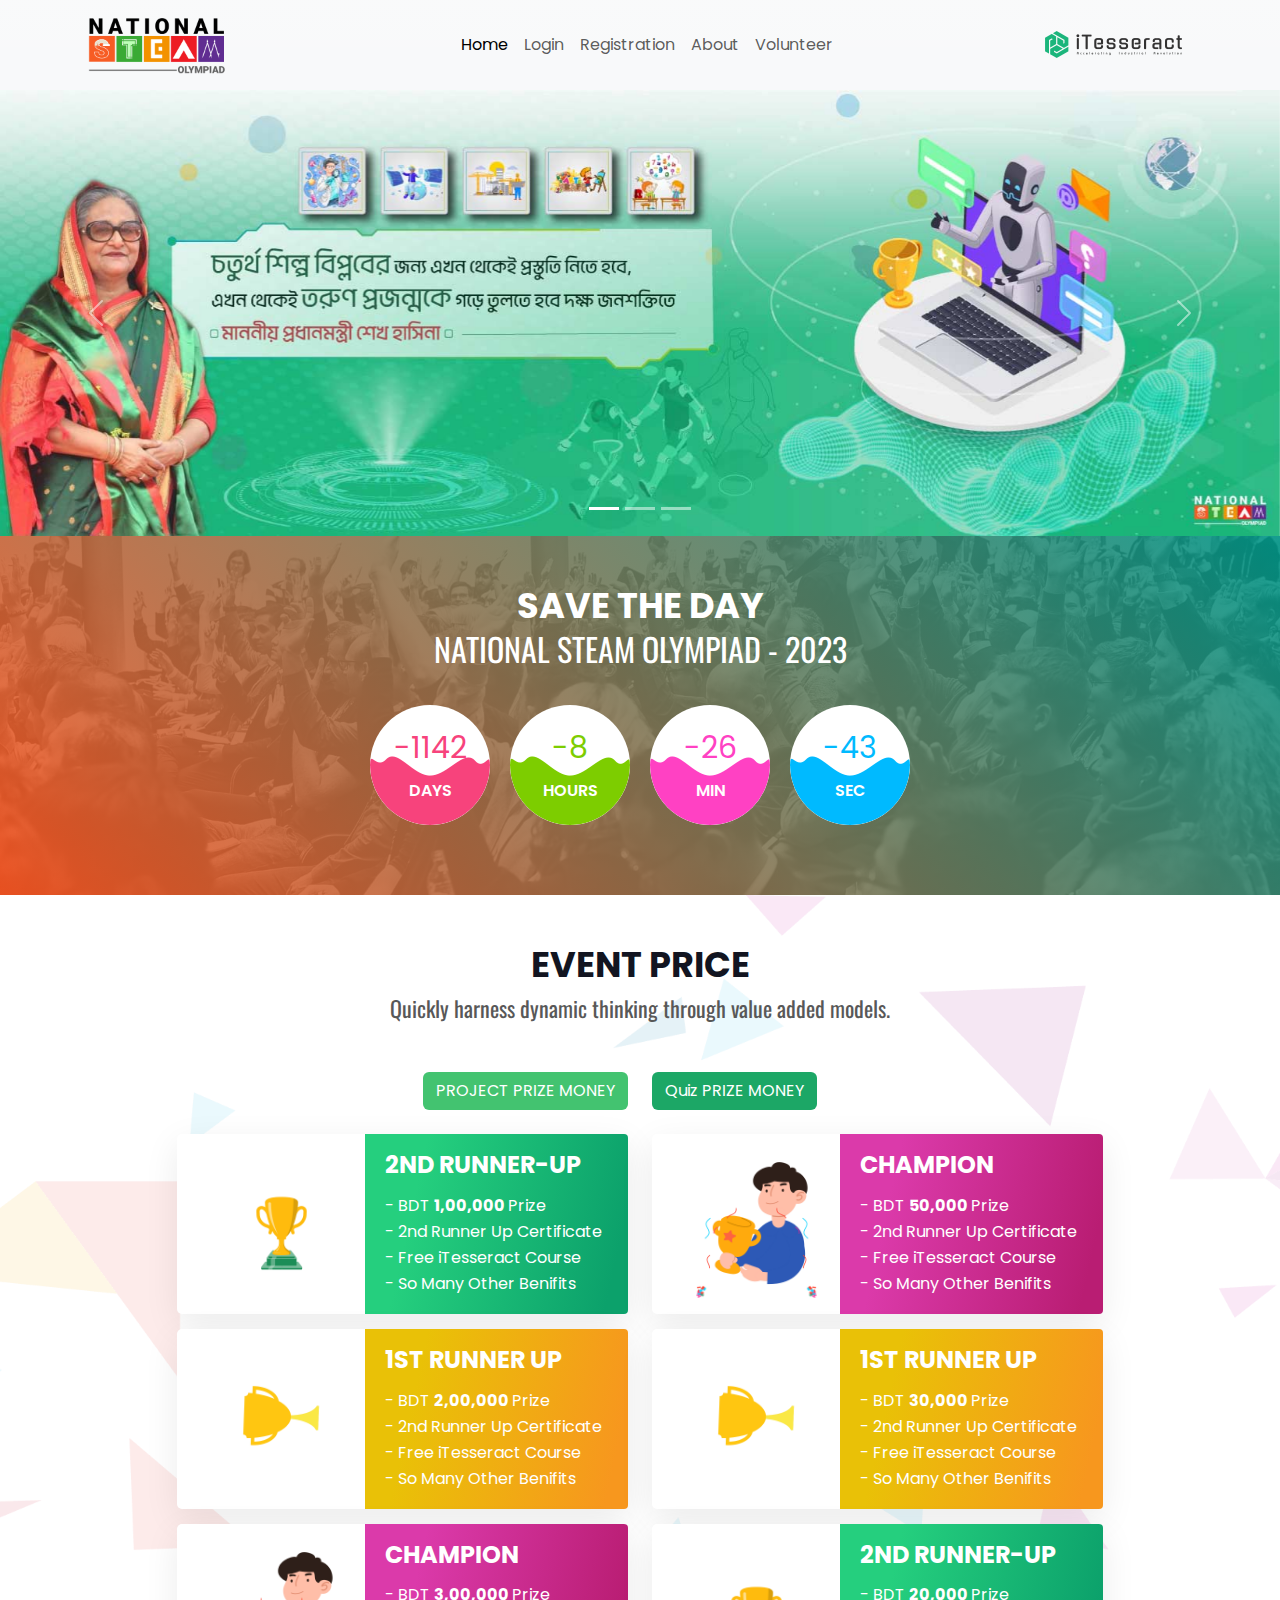
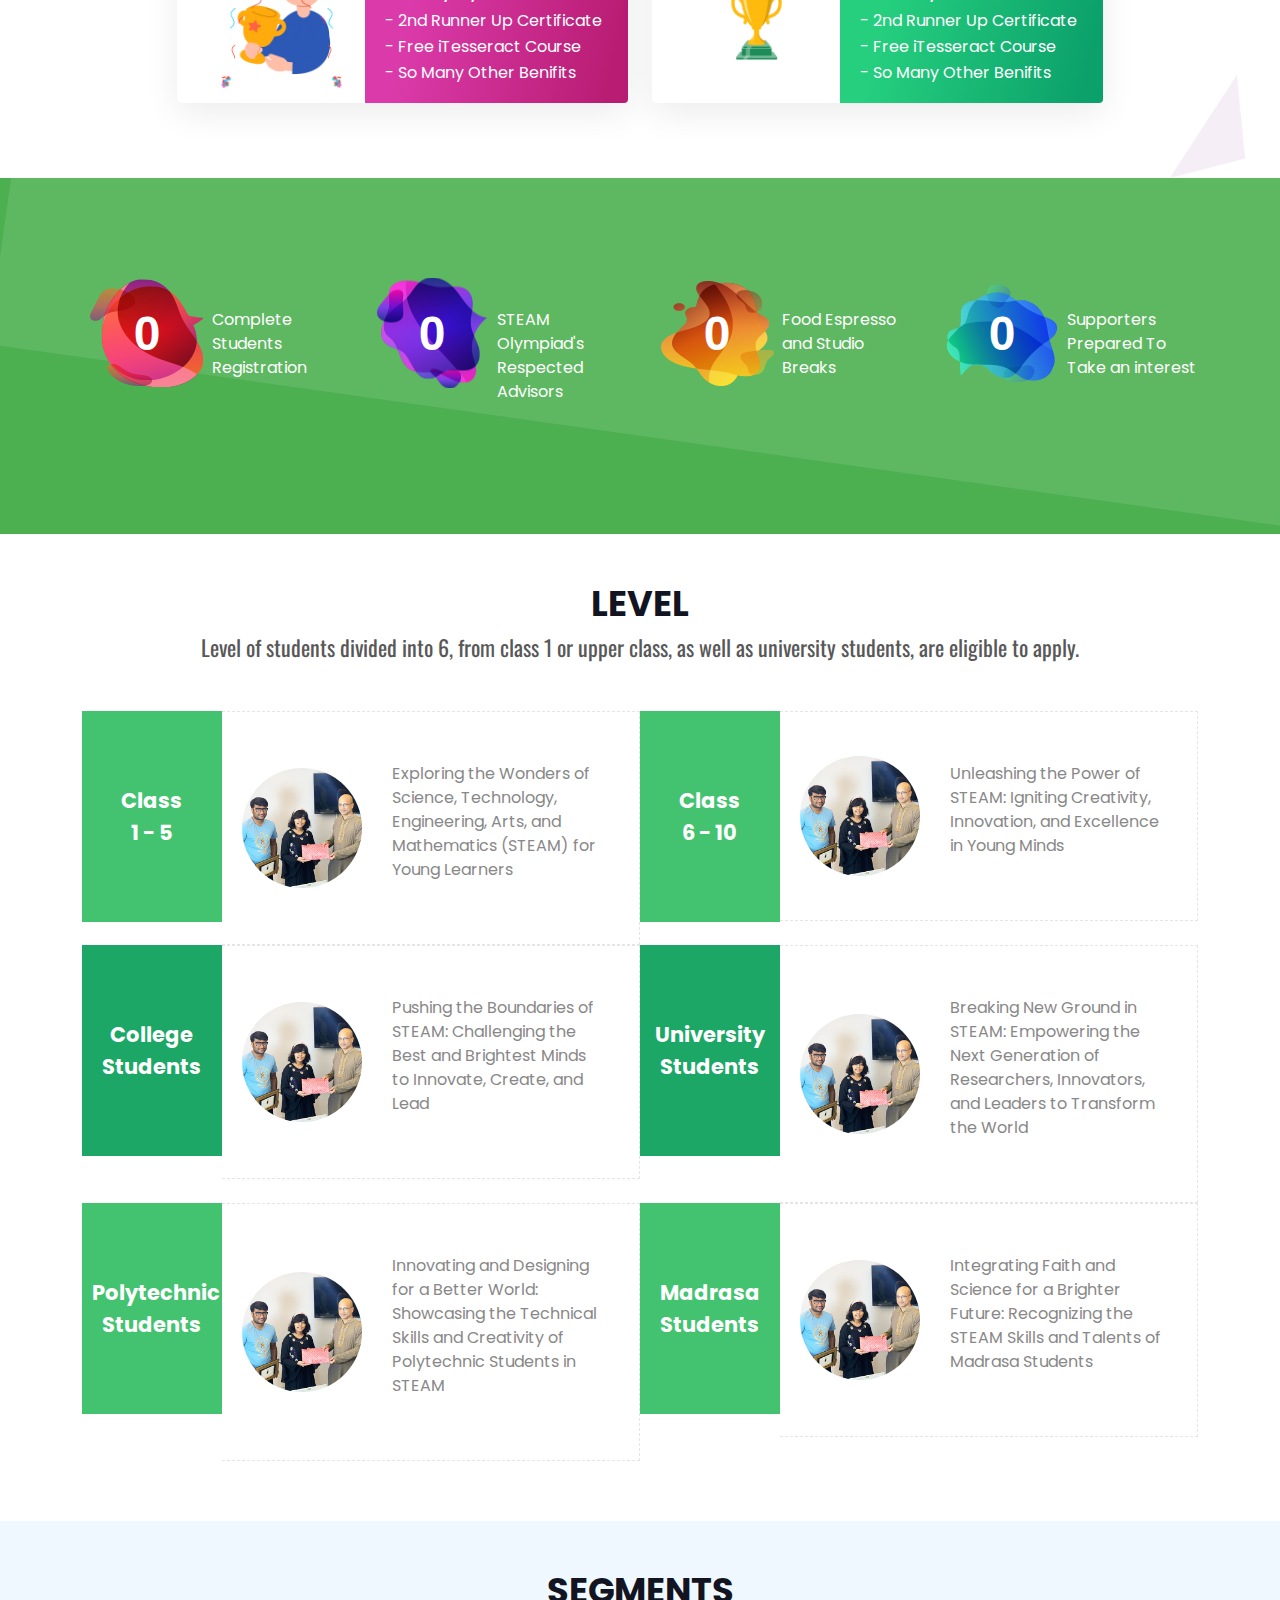
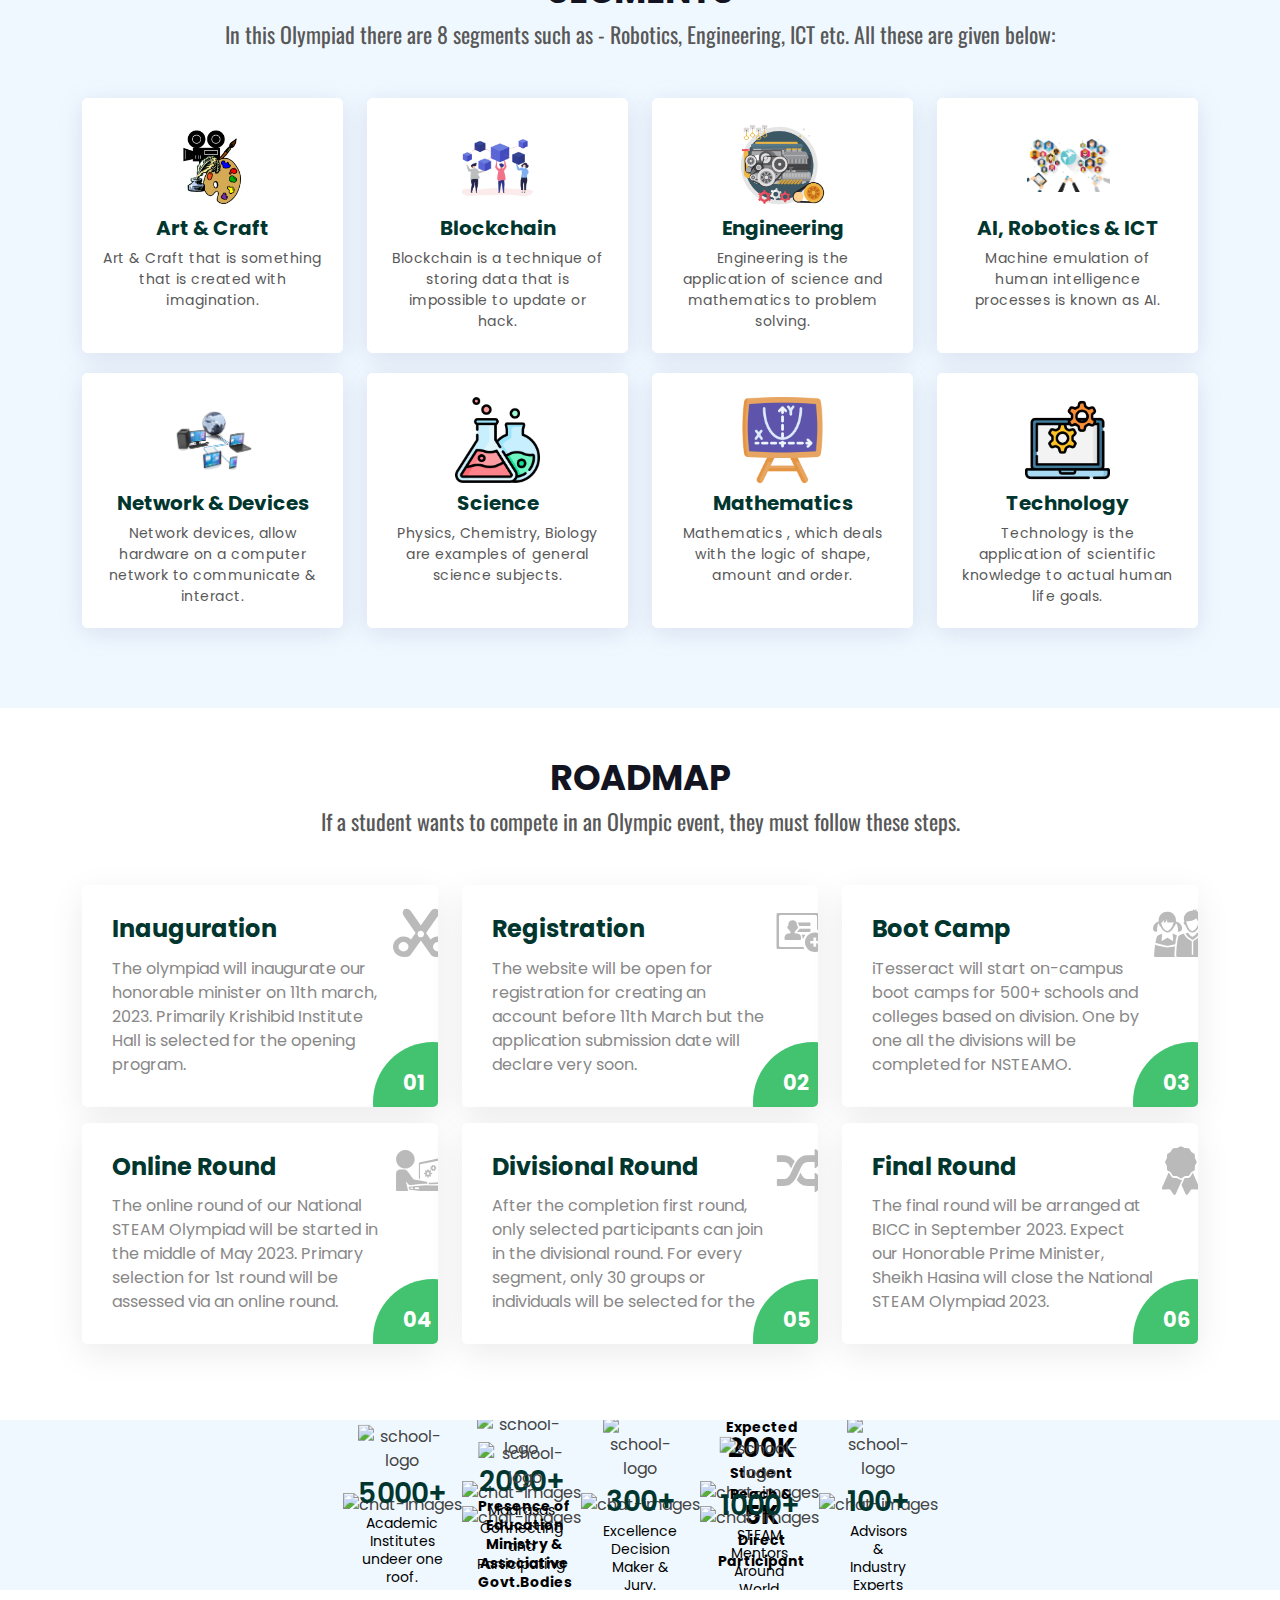
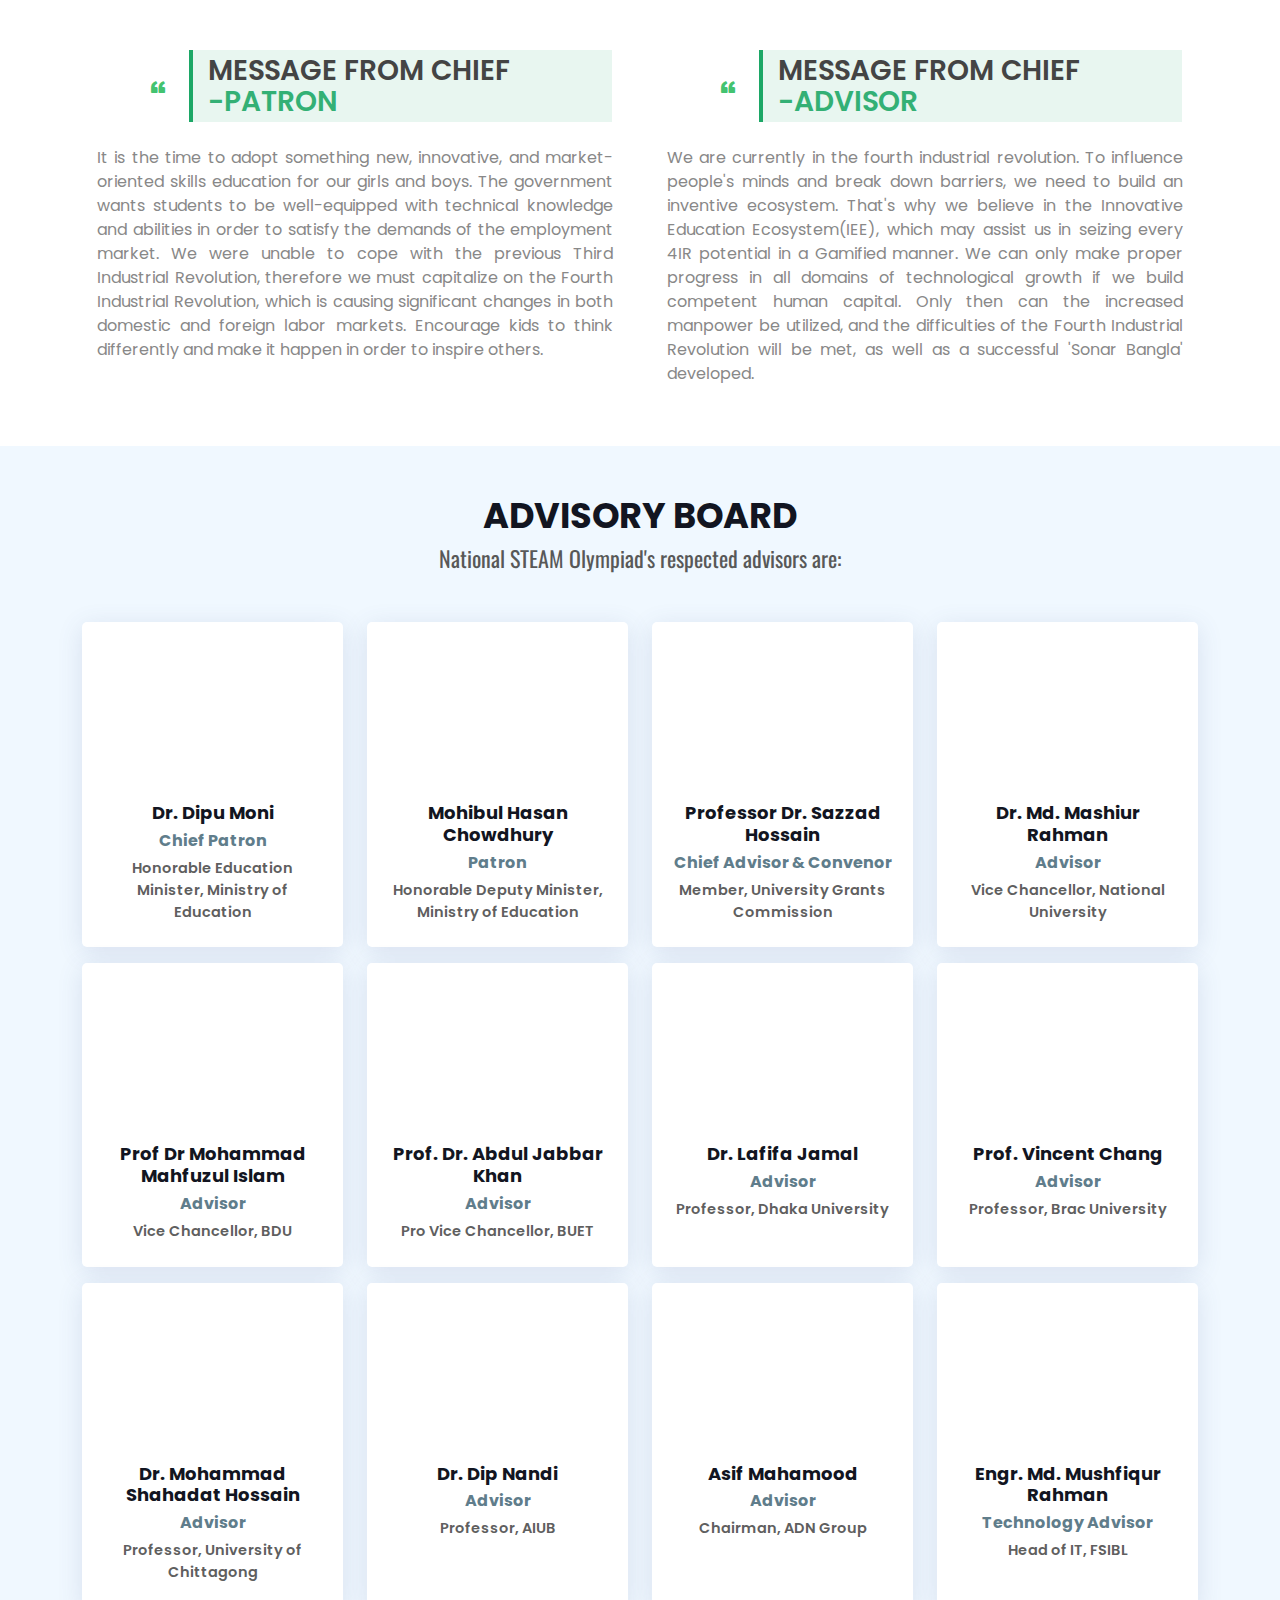
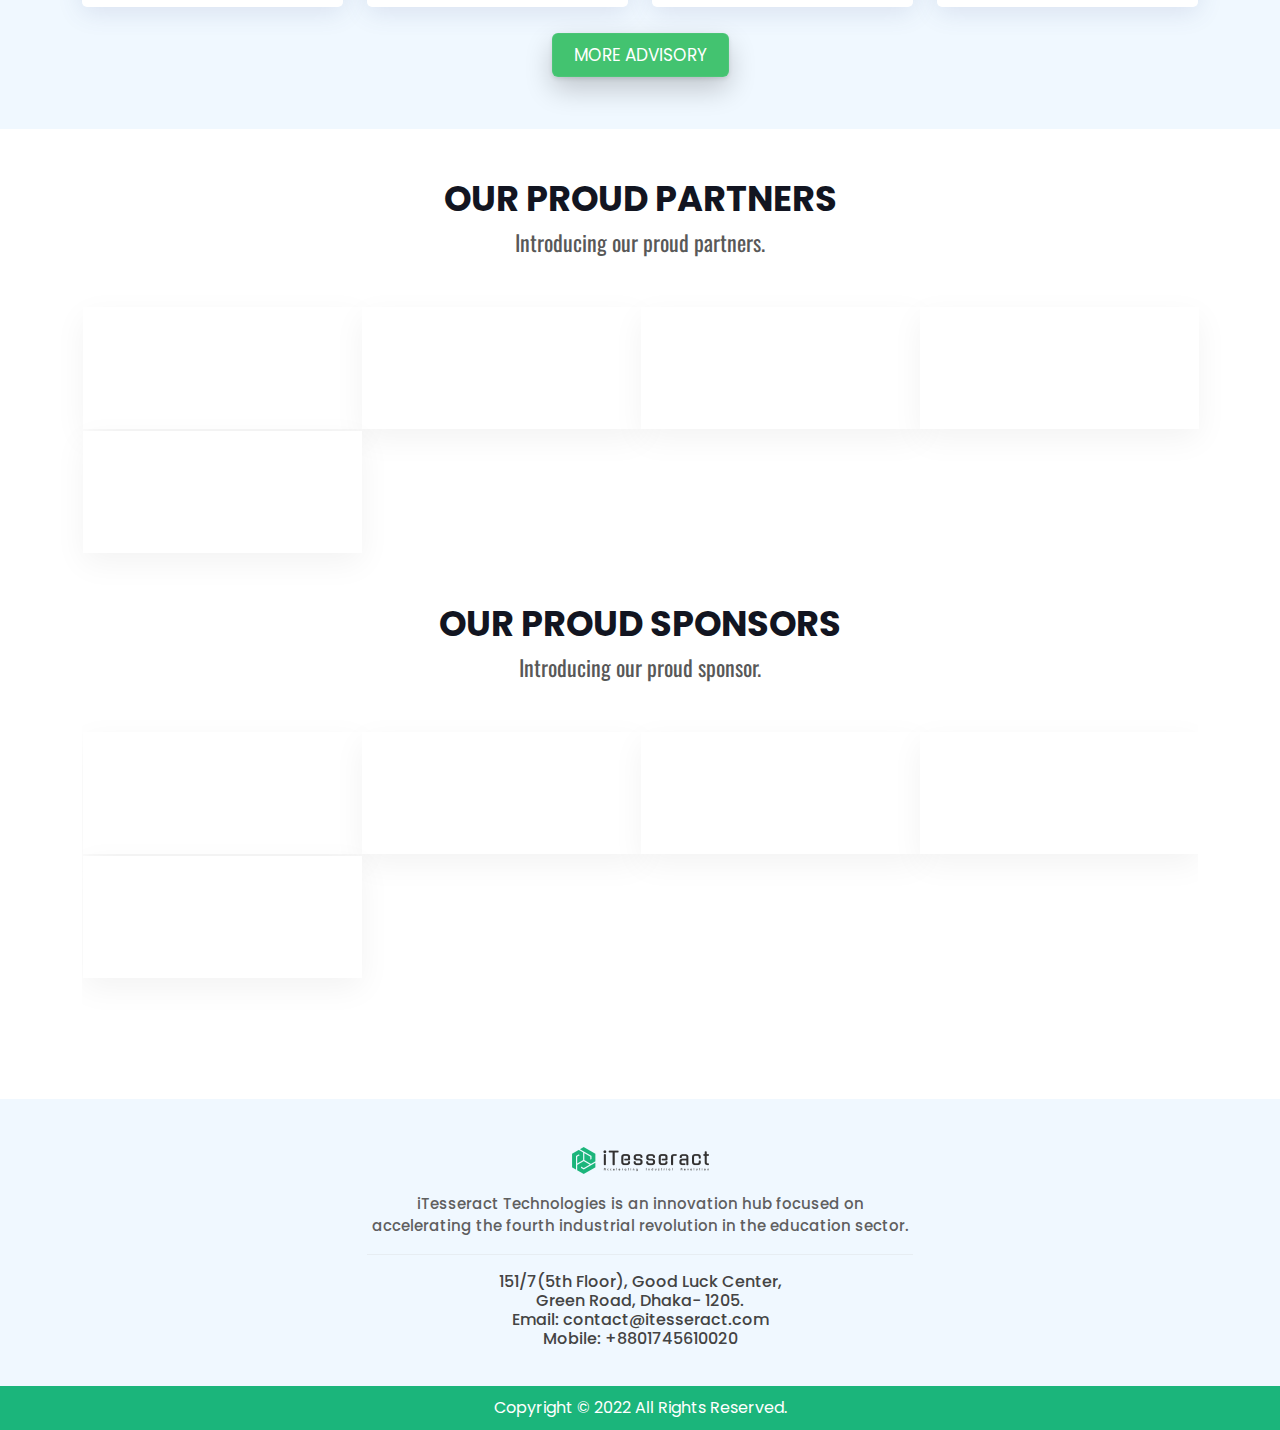
==== commit 954c70a8: "level page design" ====
--- a/index.html
+++ b/index.html
@@ -63,7 +63,7 @@
                 <a class="nav-link" href="#">Registration</a>
               </li>
               <li class="nav-item">
-                <a class="nav-link" href="#">About</a>
+                <a class="nav-link" href="about.html">About</a>
               </li>
               <li class="nav-item">
                 <a class="nav-link" href="#"> Volunteer</a>
@@ -449,12 +449,14 @@
             <div class="level-listing">
               <div class="row g-0">
                 <div class="col-lg-3">
-                  <div class="level-slot-class">
+                  <a href="level.html" class="text-decoration-none">
+                    <div class="level-slot-class">
                     <span
                       >Class <br />
                       1 - 5</span
                     >
                   </div>
+                  </a>
                 </div>
                 <div class="col-lg-9">
                   <div class="level-slot-info">
@@ -485,12 +487,14 @@
             <div class="level-listing">
               <div class="row g-0">
                 <div class="col-lg-3">
-                  <div class="level-slot-class">
+                 <a href="level.html" class="text-decoration-none">
+                   <div class="level-slot-class">
                     <span
                       >Class <br />
                       6 - 10</span
                     >
                   </div>
+                 </a>
                 </div>
                 <div class="col-lg-9">
                   <div class="level-slot-info">
@@ -520,9 +524,11 @@
             <div class="level-listing">
               <div class="row g-0">
                 <div class="col-lg-3">
-                  <div class="level-slot-class2">
+                 <a href="level.html" class="text-decoration-none">
+                   <div class="level-slot-class2">
                     <span>College Students</span>
                   </div>
+                 </a>
                 </div>
                 <div class="col-lg-9">
                   <div class="level-slot-info">
@@ -550,9 +556,11 @@
             <div class="level-listing">
               <div class="row g-0">
                 <div class="col-lg-3">
-                  <div class="level-slot-class2">
+                  <a href="level.html" class="text-decoration-none">
+                    <div class="level-slot-class2">
                     <span> University Students</span>
                   </div>
+                  </a>
                 </div>
                 <div class="col-lg-9">
                   <div class="level-slot-info">
@@ -581,9 +589,11 @@
             <div class="level-listing">
               <div class="row g-0">
                 <div class="col-lg-3">
-                  <div class="level-slot-class">
+                  <a href="level.html" class="text-decoration-none">
+                    <div class="level-slot-class">
                     <span>Polytechnic Students</span>
                   </div>
+                  </a>
                 </div>
                 <div class="col-lg-9">
                   <div class="level-slot-info">
@@ -612,9 +622,11 @@
             <div class="level-listing">
               <div class="row g-0">
                 <div class="col-lg-3">
-                  <div class="level-slot-class">
+                  <a href="level.html" class="text-decoration-none">
+                    <div class="level-slot-class">
                     <span>Madrasa Students</span>
                   </div>
+                  </a>
                 </div>
                 <div class="col-lg-9">
                   <div class="level-slot-info">
--- a/style.css
+++ b/style.css
@@ -1033,7 +1033,7 @@
   background: #1ca766;
 }
 
-.member .social a+a {
+.member .social a + a {
   margin-left: 8px;
 }
 
@@ -1055,223 +1055,78 @@
 }
 
 .blog .blog-details .title {
-  font-size: 28px;
-  font-weight: 700;
-  padding: 0;
-  margin: 20px 0 0 0;
-  color: var(--color-secondary);
+  font-size: 18px;
+  font-weight: 700;
+  text-transform: uppercase;
+  margin-bottom: 15px;
+  line-height: 30px;
 }
 
 .blog .blog-details .content {
   margin-top: 20px;
 }
 
-.blog .blog-details .content h3 {
-  font-size: 22px;
-  margin-top: 30px;
-  font-weight: bold;
-}
-
-.blog .blog-details .content blockquote {
-  overflow: hidden;
-  background-color: rgba(82, 86, 94, 0.06);
-  padding: 60px;
-  position: relative;
-  text-align: center;
-  margin: 20px 0;
-}
-
-.blog .blog-details .content blockquote p {
-  color: var(--color-default);
-  line-height: 1.6;
-  margin-bottom: 0;
-  font-style: italic;
-  font-weight: 500;
-  font-size: 22px;
-}
-
-.blog .blog-details .content blockquote:after {
-  content: "";
-  position: absolute;
-  left: 0;
-  top: 0;
-  bottom: 0;
-  width: 3px;
-  background-color: var(--color-primary);
-  margin-top: 20px;
-  margin-bottom: 20px;
-}
-
-.blog .blog-details .meta-top {
-  margin-top: 20px;
-  color: #6c757d;
-}
-
-.blog .blog-details .meta-top ul {
-  display: flex;
-  flex-wrap: wrap;
-  list-style: none;
-  align-items: center;
-  padding: 0;
-  margin: 0;
-}
-
-.blog .blog-details .meta-top ul li+li {
-  padding-left: 20px;
-}
-
-.blog .blog-details .meta-top i {
-  font-size: 16px;
-  margin-right: 8px;
-  line-height: 0;
-  color: var(--color-primary);
-}
-
-.blog .blog-details .meta-top a {
-  color: #6c757d;
-  font-size: 14px;
-  display: inline-block;
-  line-height: 1;
-  transition: 0.3s;
-}
-
-.blog .blog-details .meta-top a:hover {
-  color: var(--color-primary);
-}
-
-.blog .blog-details .meta-bottom {
-  padding-top: 10px;
-  border-top: 1px solid rgba(82, 86, 94, 0.15);
-}
-
-.blog .blog-details .meta-bottom i {
-  color: #838893;
-  display: inline;
-}
-
-.blog .blog-details .meta-bottom a {
-  color: rgba(82, 86, 94, 0.8);
-  transition: 0.3s;
-}
-
-.blog .blog-details .meta-bottom a:hover {
-  color: var(--color-primary);
-}
-
-.blog .blog-details .meta-bottom .cats {
-  list-style: none;
-  display: inline;
-  padding: 0 20px 0 0;
-  font-size: 14px;
-}
-
-.blog .blog-details .meta-bottom .cats li {
-  display: inline-block;
-}
-
-.blog .blog-details .meta-bottom .tags {
-  list-style: none;
-  display: inline;
-  padding: 0;
-  font-size: 14px;
-}
-
-.blog .blog-details .meta-bottom .tags li {
-  display: inline-block;
-}
-
-.blog .blog-details .meta-bottom .tags li+li::before {
-  padding-right: 6px;
-  color: var(--color-default);
-  content: ",";
-}
-
-.blog .blog-details .meta-bottom .share {
-  font-size: 16px;
-}
-
-.blog .blog-details .meta-bottom .share i {
-  padding-left: 5px;
-}
-
+.blog .blog-details .content p {
+  margin-bottom: 25px;
+  font-size: 15px;
+  text-align: justify;
+}
+.blog .blog-details .content ul li {
+  font-size: 15px;
+  padding-bottom: 8px;
+  color: gray;
+}
 
 /*--------------------------------------------------------------
-# Blog Sidebar
+# SEGMENTS Sidebar
 --------------------------------------------------------------*/
 .blog .sidebar {
   padding: 30px;
-  box-shadow: 0 4px 16px rgba(0, 0, 0, 0.1);
+  /* box-shadow: 0 4px 16px rgba(0, 0, 0, 0.1); */
+  margin-bottom: 30px;
+  box-shadow: 0 8px 24px #e2e8ed;
 }
 
 .blog .sidebar .sidebar-title {
   font-size: 20px;
   font-weight: 700;
-  padding: 0;
-  margin: 0;
-  color: var(--color-secondary);
-}
-
-.blog .sidebar .sidebar-item+.sidebar-item {
+  padding-bottom: 15px;
+  margin-bottom: 20px;
+  /* color: #1ca766; */
+  border-bottom: 1px solid #1ca766;
+  text-transform: uppercase;
+}
+
+.blog .sidebar .sidebar-item + .sidebar-item {
   margin-top: 40px;
 }
-
 
 .blog .sidebar .categories ul {
   list-style: none;
   padding: 0;
 }
-
-.blog .sidebar .categories ul li+li {
+.blog .sidebar .categories ul li {
+  padding: 10px 0px;
+  border-bottom: 1px solid #f1f1f1;
+}
+.blog .sidebar .categories ul li:last-child {
   padding-top: 10px;
+  padding-bottom: 0px;
+  border-bottom: none;
+}
+
+.blog .sidebar .categories ul li + li {
+  padding-top: 10px;
 }
 
 .blog .sidebar .categories ul a {
-  color: var(--color-secondary);
+  color: #01362f;
   transition: 0.3s;
+  text-decoration: none;
 }
 
 .blog .sidebar .categories ul a:hover {
-  color: var(--color-default);
-}
-
-.blog .sidebar .categories ul a span {
-  padding-left: 5px;
-  color: rgba(54, 77, 89, 0.4);
-  font-size: 14px;
-}
-
-.blog .sidebar .recent-posts .post-item {
-  display: flex;
-}
-
-.blog .sidebar .recent-posts .post-item+.post-item {
-  margin-top: 15px;
-}
-
-.blog .sidebar .recent-posts img {
-  max-width: 80px;
-  margin-right: 15px;
-}
-
-.blog .sidebar .recent-posts h4 {
-  font-size: 15px;
-  font-weight: bold;
-}
-
-.blog .sidebar .recent-posts h4 a {
-  color: var(--color-secondary);
-  transition: 0.3s;
-}
-
-.blog .sidebar .recent-posts h4 a:hover {
-  color: var(--color-primary);
-}
-
-.blog .sidebar .recent-posts time {
-  display: block;
-  font-style: italic;
-  font-size: 14px;
-  color: rgba(54, 77, 89, 0.4);
+  color: #1ca766;
 }
 
 .blog .sidebar .tags {
@@ -1289,18 +1144,18 @@
 
 .blog .sidebar .tags ul a {
   color: #838893;
-  font-size: 14px;
-  padding: 6px 14px;
+  font-size: 15px;
+  padding: 6px 16px;
   margin: 0 6px 8px 0;
   border: 1px solid rgba(131, 136, 147, 0.4);
   display: inline-block;
   transition: 0.3s;
+  text-decoration: none;
 }
 
 .blog .sidebar .tags ul a:hover {
-  color: var(--color-secondary);
-  border: 1px solid var(--color-primary);
-  background: var(--color-primary);
+  color: #1ca766;
+  border: 1px solid #1ca766;
 }
 
 .blog .sidebar .tags ul a span {
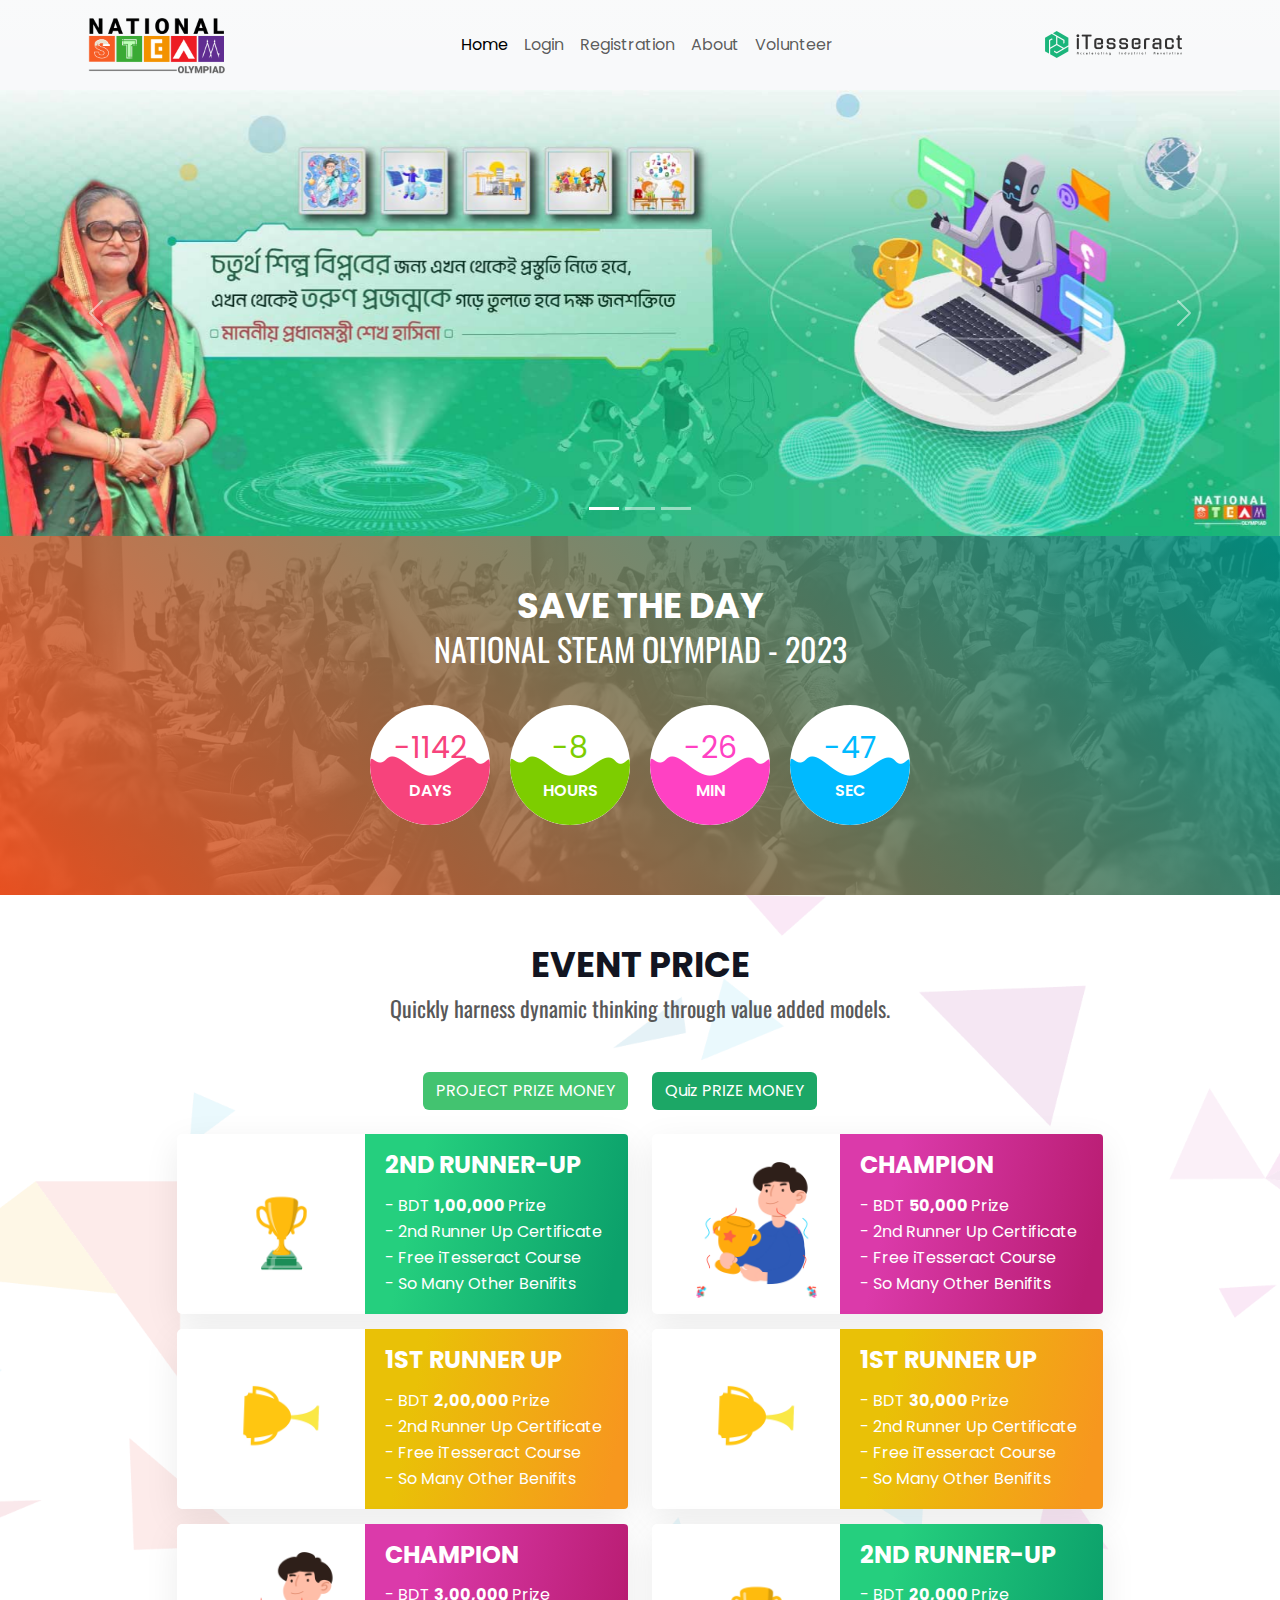
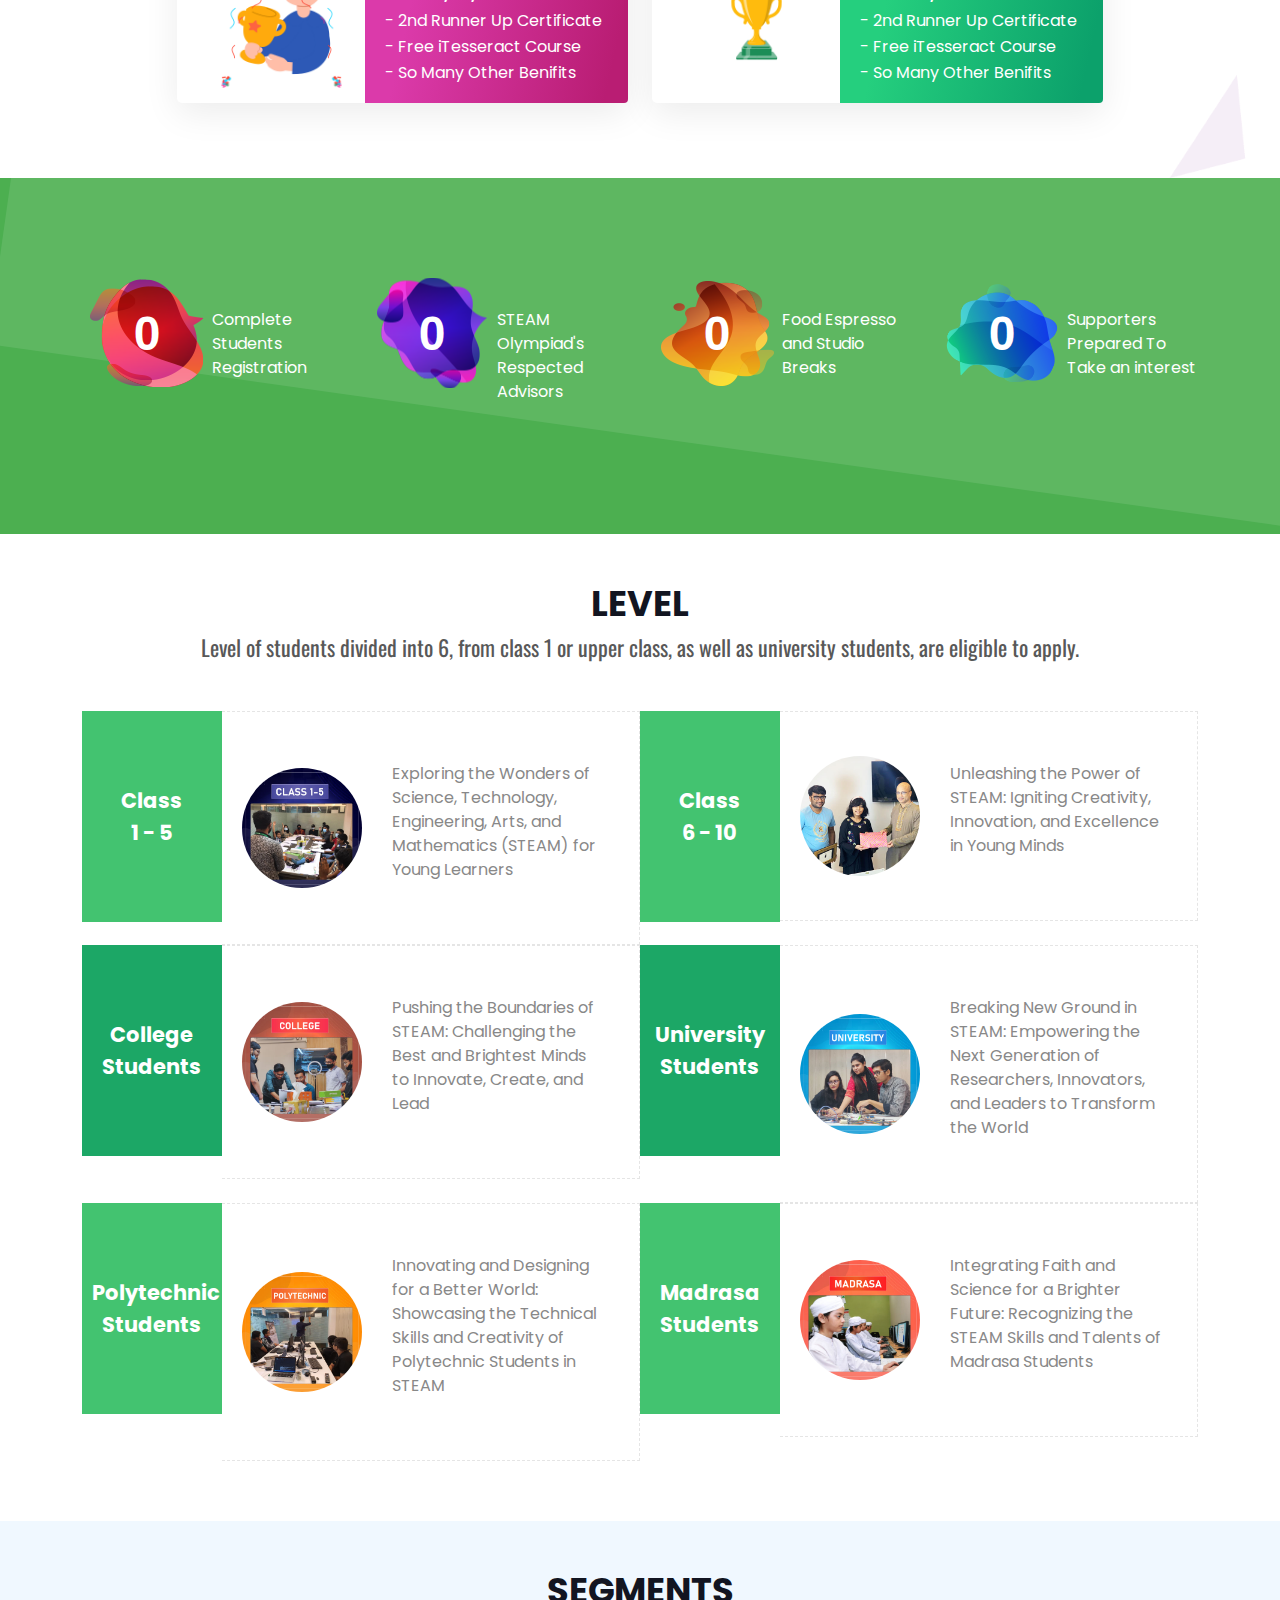
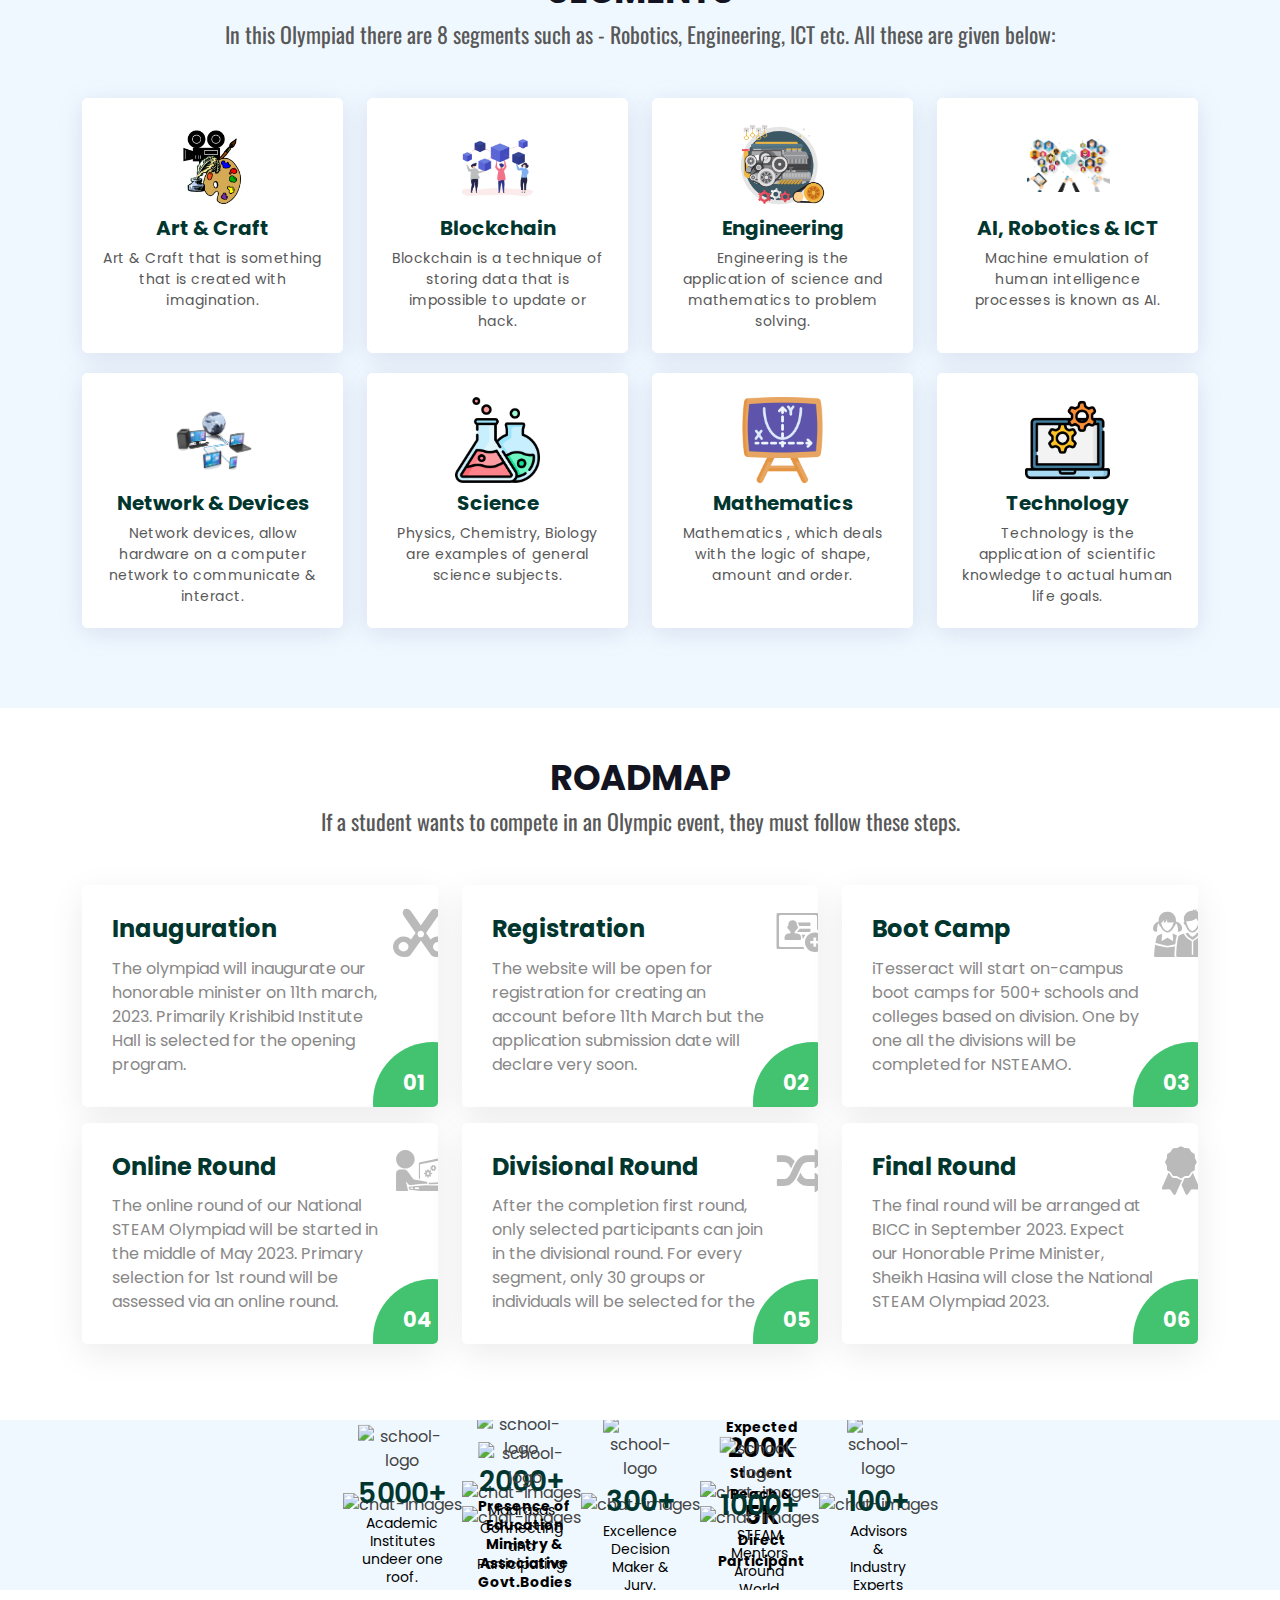
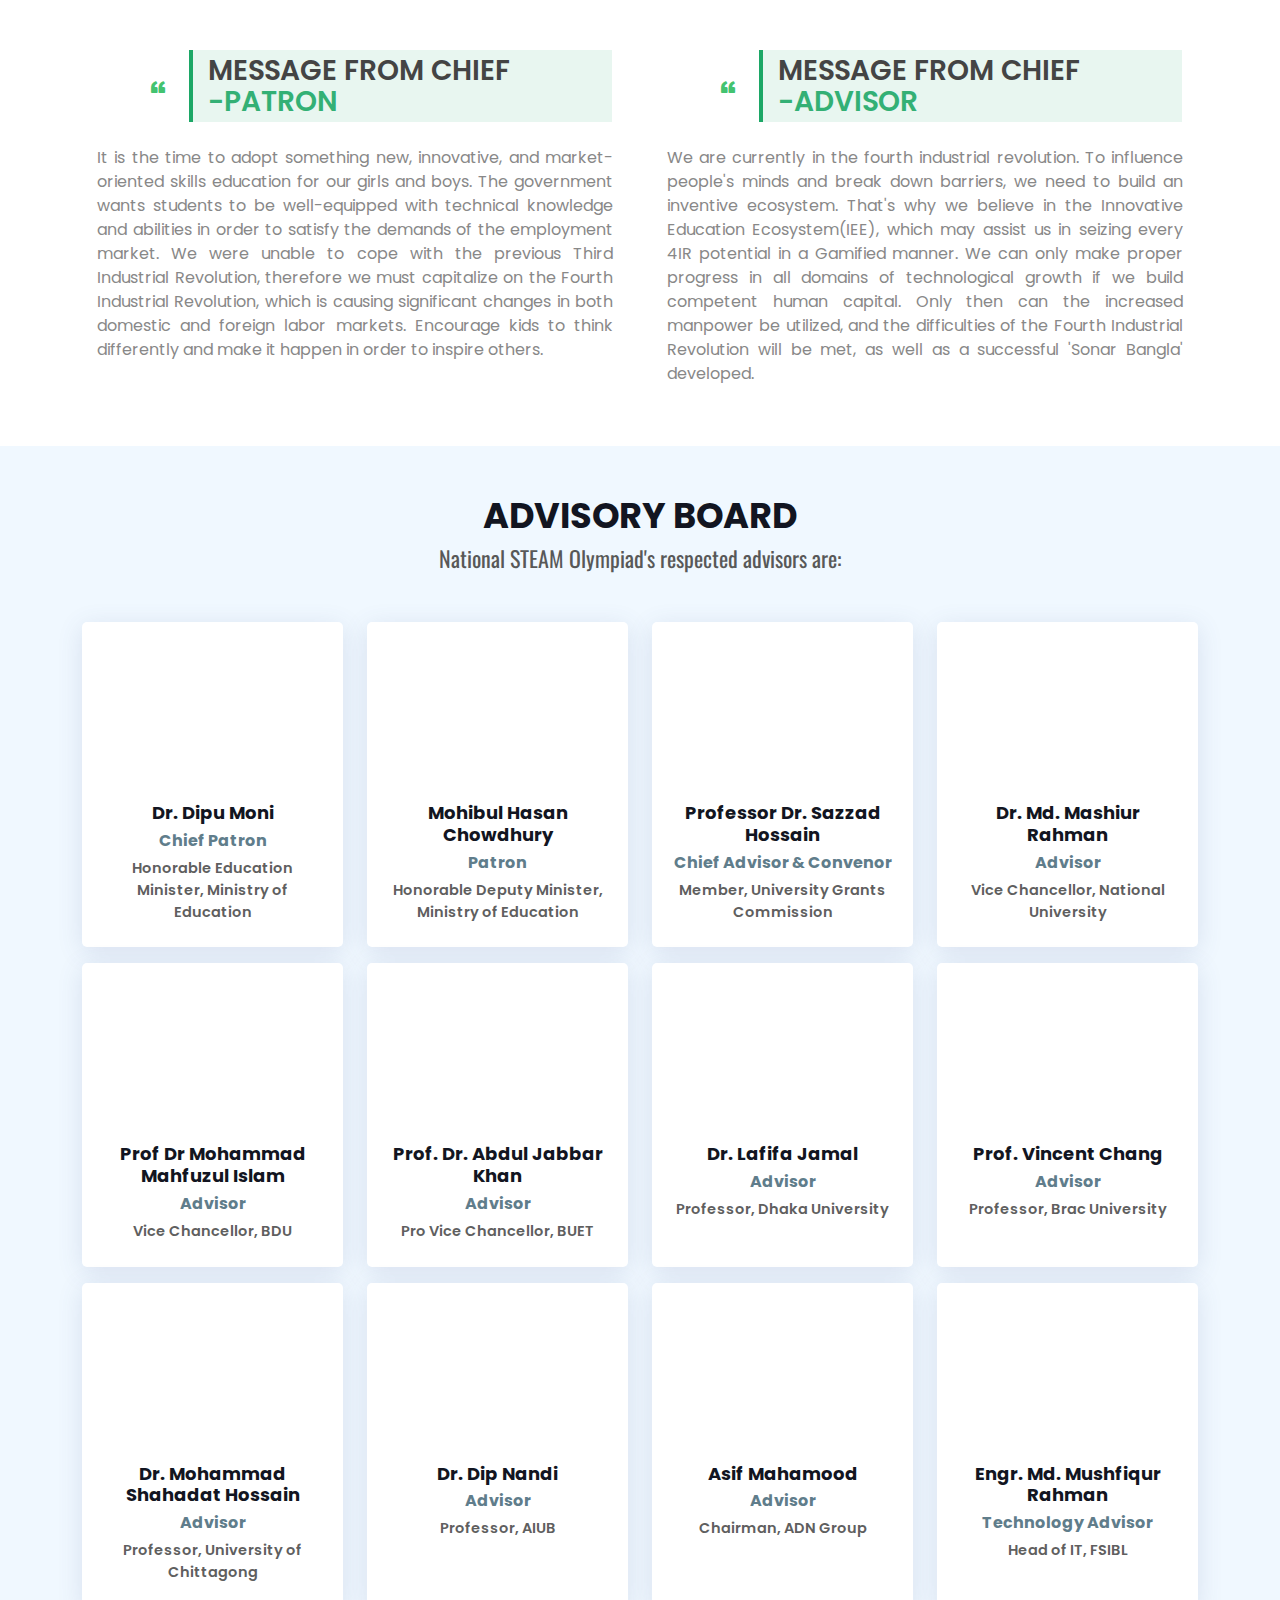
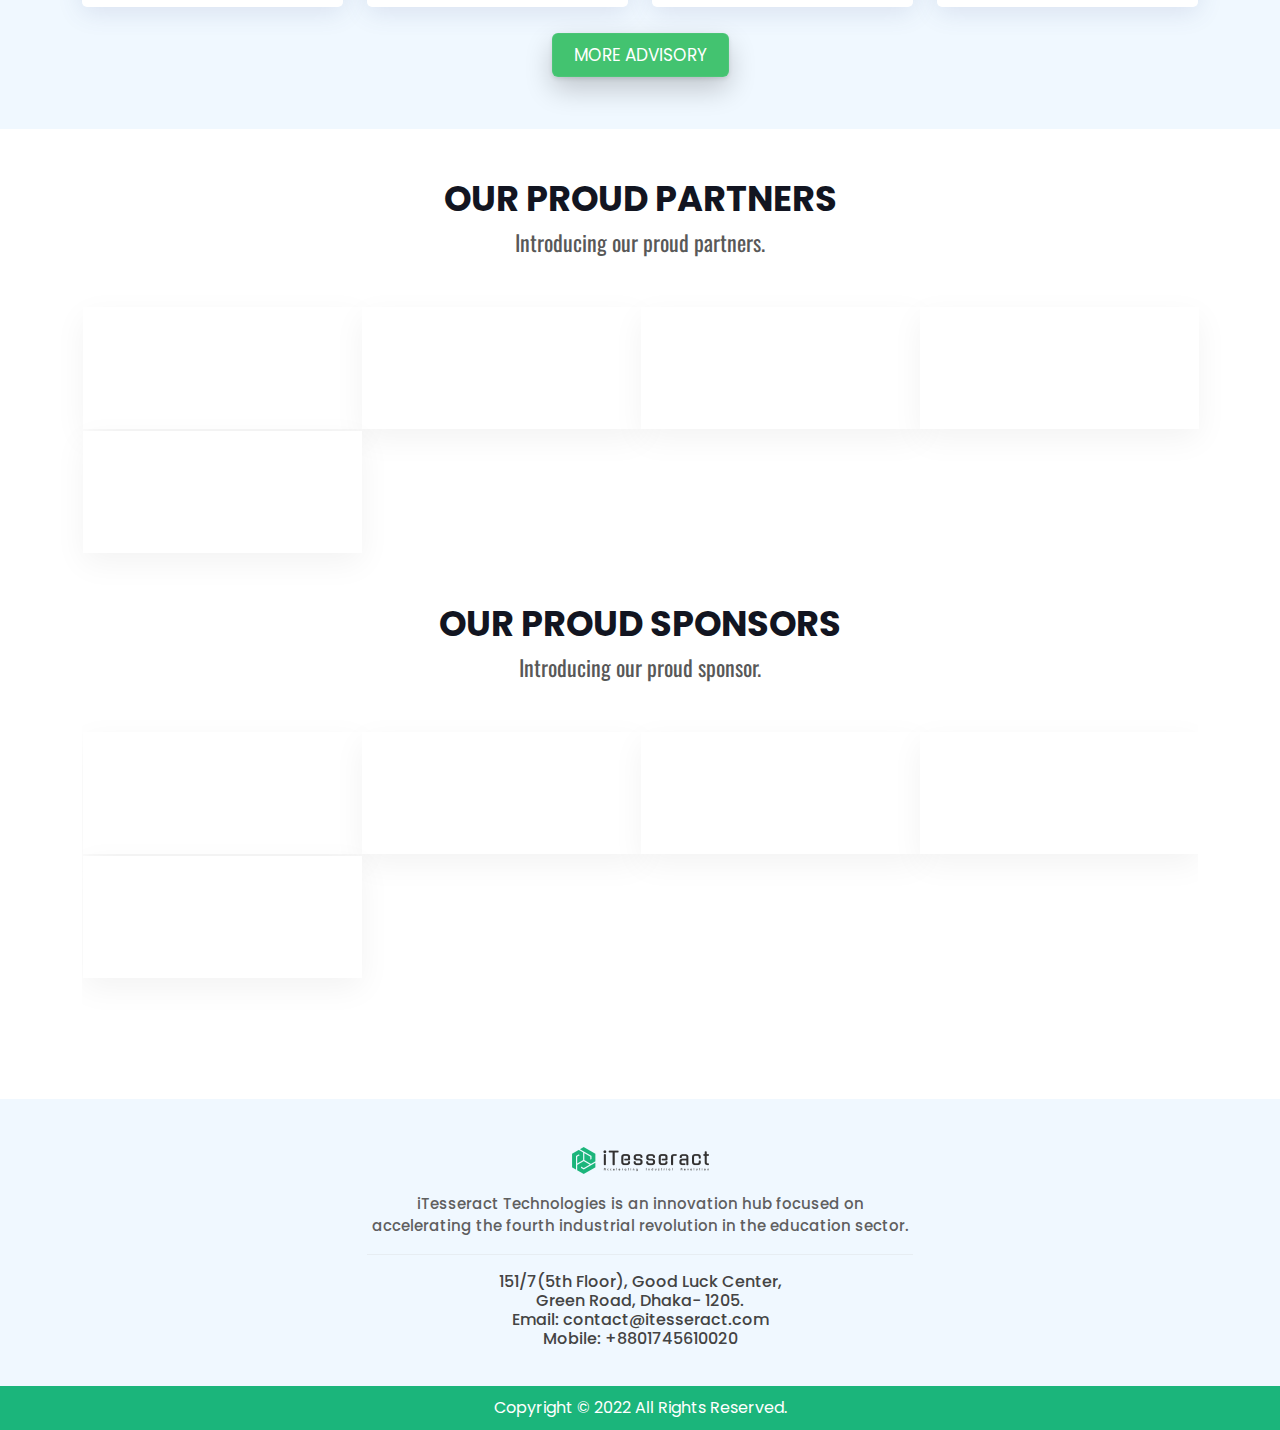
==== commit ac198133: "about us page" ====
--- a/index.html
+++ b/index.html
@@ -460,12 +460,12 @@
                 </div>
                 <div class="col-lg-9">
                   <div class="level-slot-info">
-                    <a href="">
+                    <a href="level.html">
                       <img
                         loading="lazy"
                         class="level-slot-student img-fluid"
-                        src="img/class-5---10_1674560384.jpg"
-                        alt=""
+                        src="img/level/class-1---5_1677395156.jpg"
+                        alt="class one to five"
                       />
                     </a>
                     <div class="level-slot-info-content">
@@ -498,12 +498,12 @@
                 </div>
                 <div class="col-lg-9">
                   <div class="level-slot-info">
-                    <a href="">
+                    <a href="level.html">
                       <img
                         loading="lazy"
                         class="level-slot-student img-fluid"
-                        src="img/class-5---10_1674560384.jpg"
-                        alt=""
+                        src="img/level/class-5---10_1674560384.jpg"
+                        alt="class five to ten"
                       />
                     </a>
                     <div class="level-slot-info-content">
@@ -532,12 +532,12 @@
                 </div>
                 <div class="col-lg-9">
                   <div class="level-slot-info">
-                    <a href="">
+                    <a href="level.html">
                       <img
                         loading="lazy"
                         class="level-slot-student img-fluid"
-                        src="img/class-5---10_1674560384.jpg"
-                        alt=""
+                        src="img/level/college-students_1677395181.jpg"
+                        alt="college-students"
                       />
                     </a>
                     <div class="level-slot-info-content">
@@ -564,12 +564,12 @@
                 </div>
                 <div class="col-lg-9">
                   <div class="level-slot-info">
-                    <a href="">
+                    <a href="level.html">
                       <img
                         loading="lazy"
                         class="level-slot-student img-fluid"
-                        src="img/class-5---10_1674560384.jpg"
-                        alt=""
+                        src="img/level/university-students_1677044328.jpg"
+                        alt="university-students"
                       />
                     </a>
                     <div class="level-slot-info-content">
@@ -597,12 +597,12 @@
                 </div>
                 <div class="col-lg-9">
                   <div class="level-slot-info">
-                    <a href="">
+                    <a href="level.html">
                       <img
                         loading="lazy"
                         class="level-slot-student img-fluid"
-                        src="img/class-5---10_1674560384.jpg"
-                        alt=""
+                        src="img/level/polytechnic-students_1677395202.jpg"
+                        alt="Polytechnic Students"
                       />
                     </a>
                     <div class="level-slot-info-content">
@@ -630,12 +630,12 @@
                 </div>
                 <div class="col-lg-9">
                   <div class="level-slot-info">
-                    <a href="">
+                    <a href="level.html">
                       <img
                         loading="lazy"
                         class="level-slot-student img-fluid"
-                        src="img/class-5---10_1674560384.jpg"
-                        alt=""
+                        src="img/level/madrasa-students_1677395213.jpg"
+                        alt="madrasa-students"
                       />
                     </a>
                     <div class="level-slot-info-content">
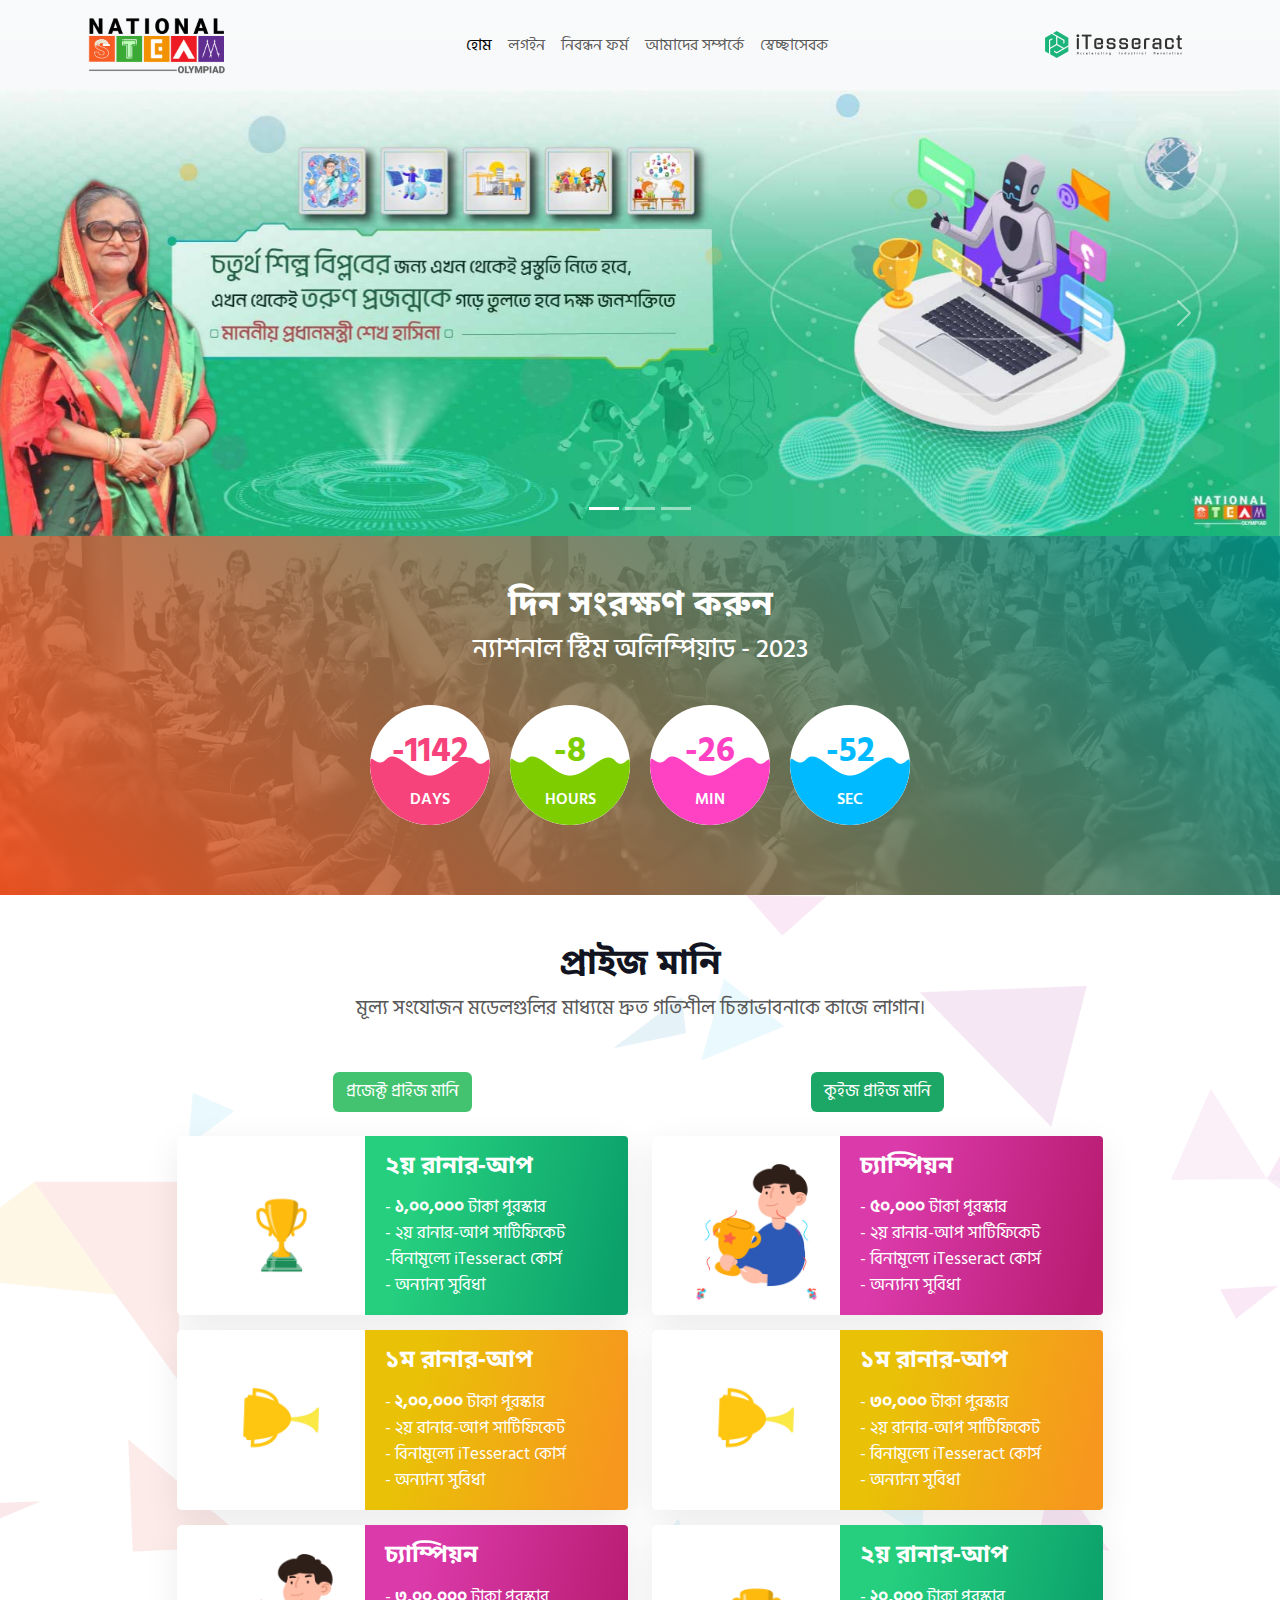
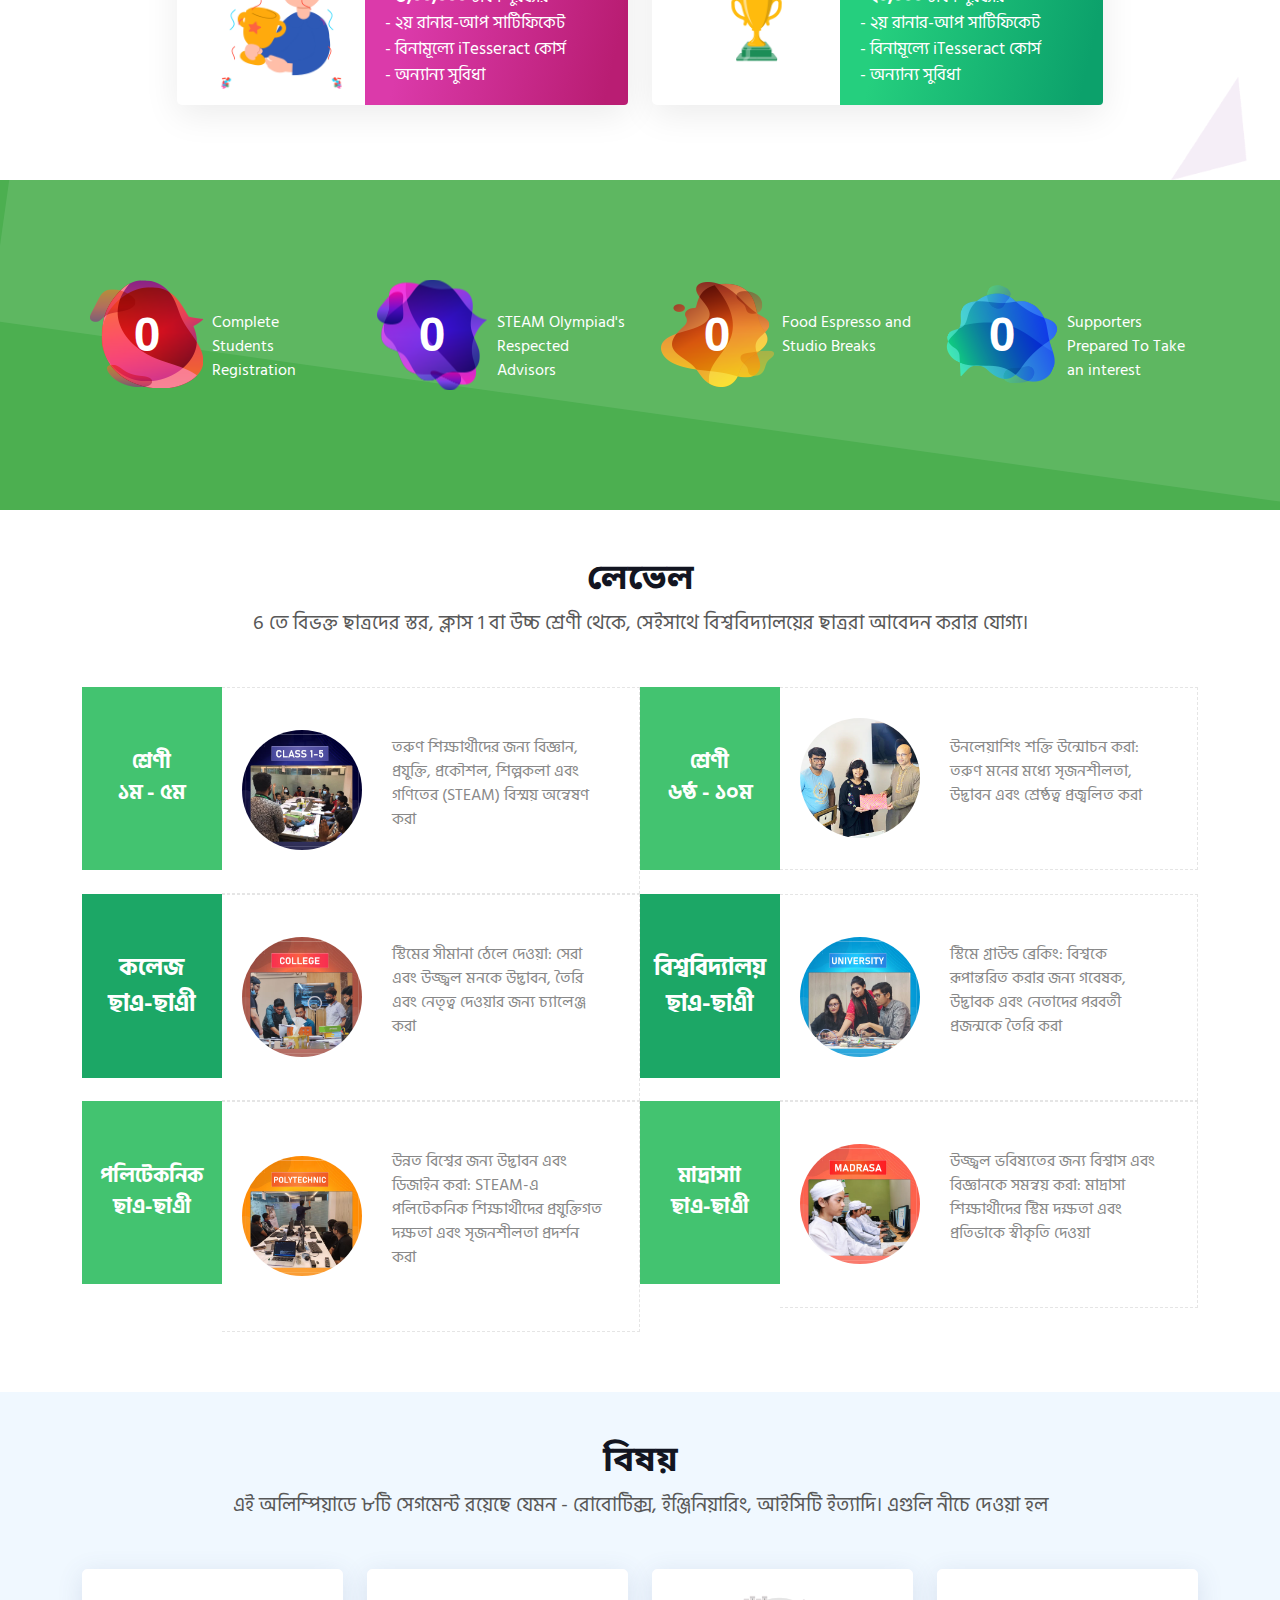
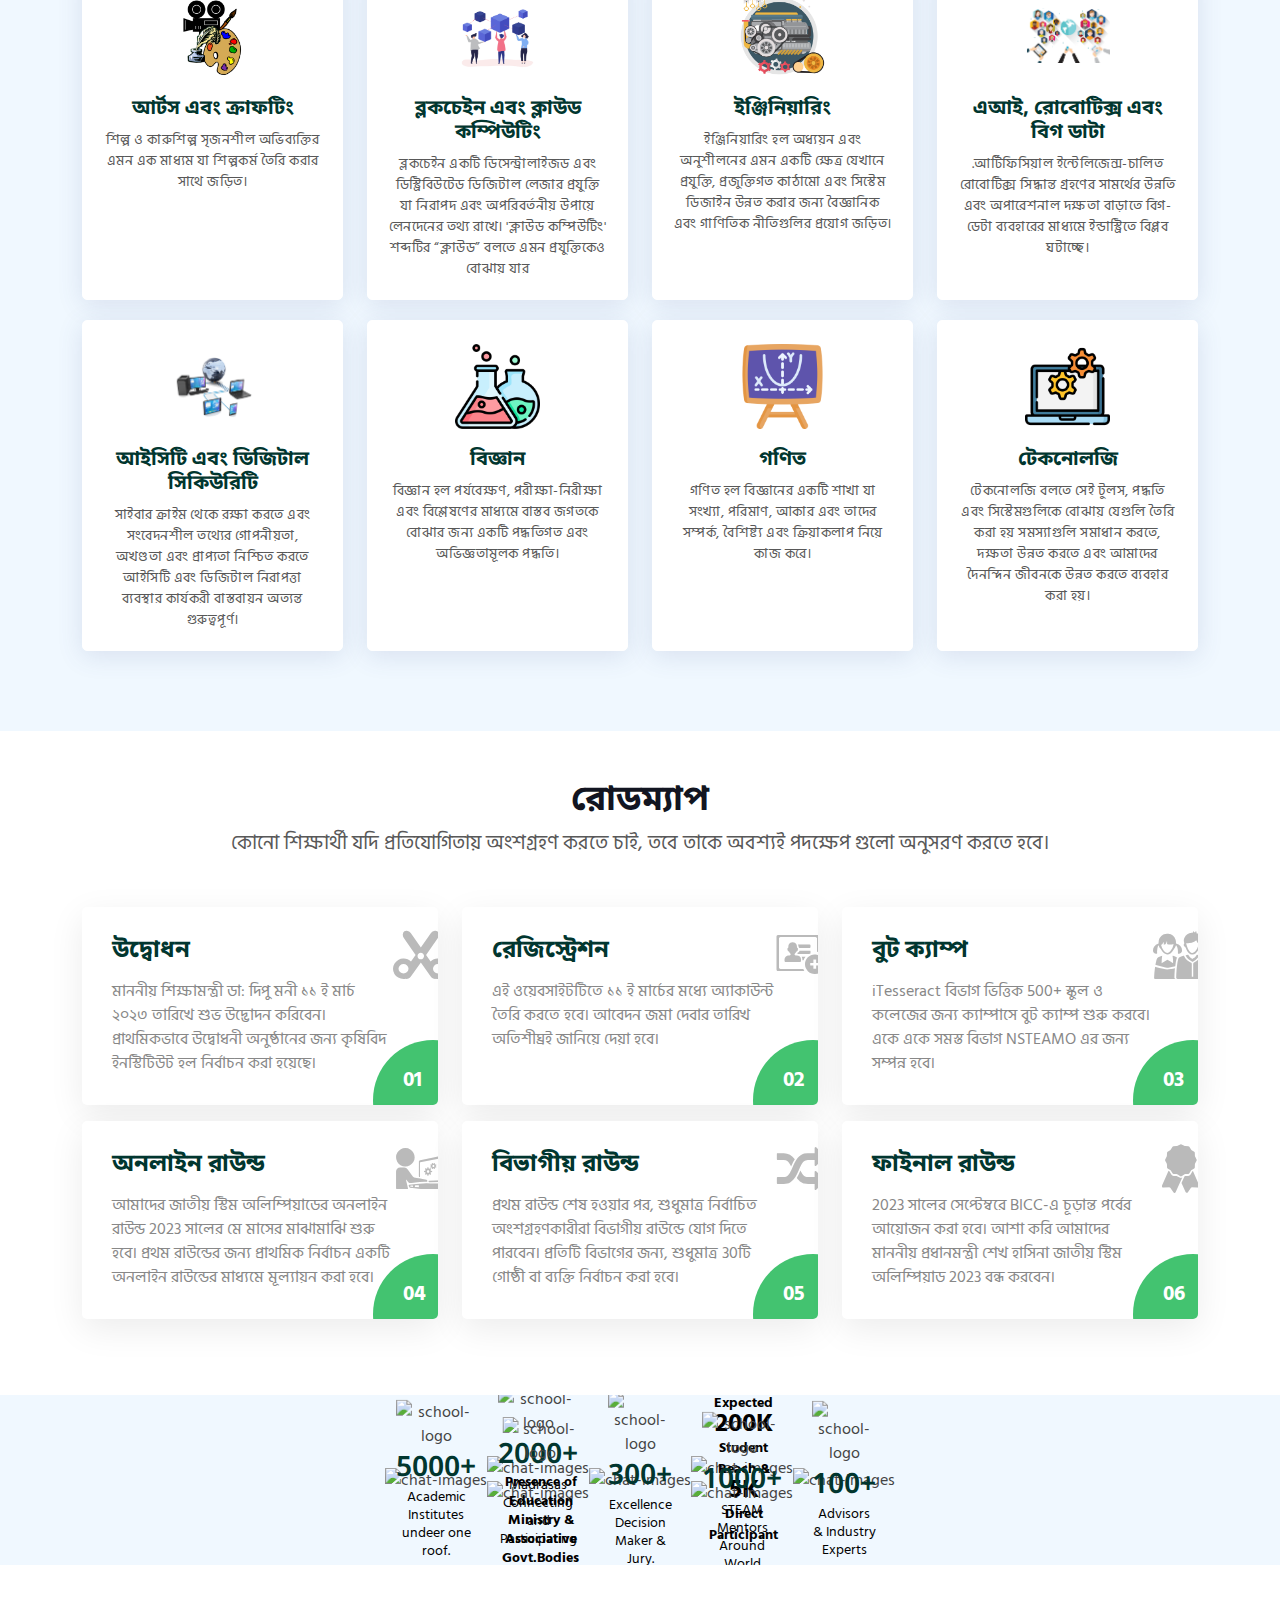
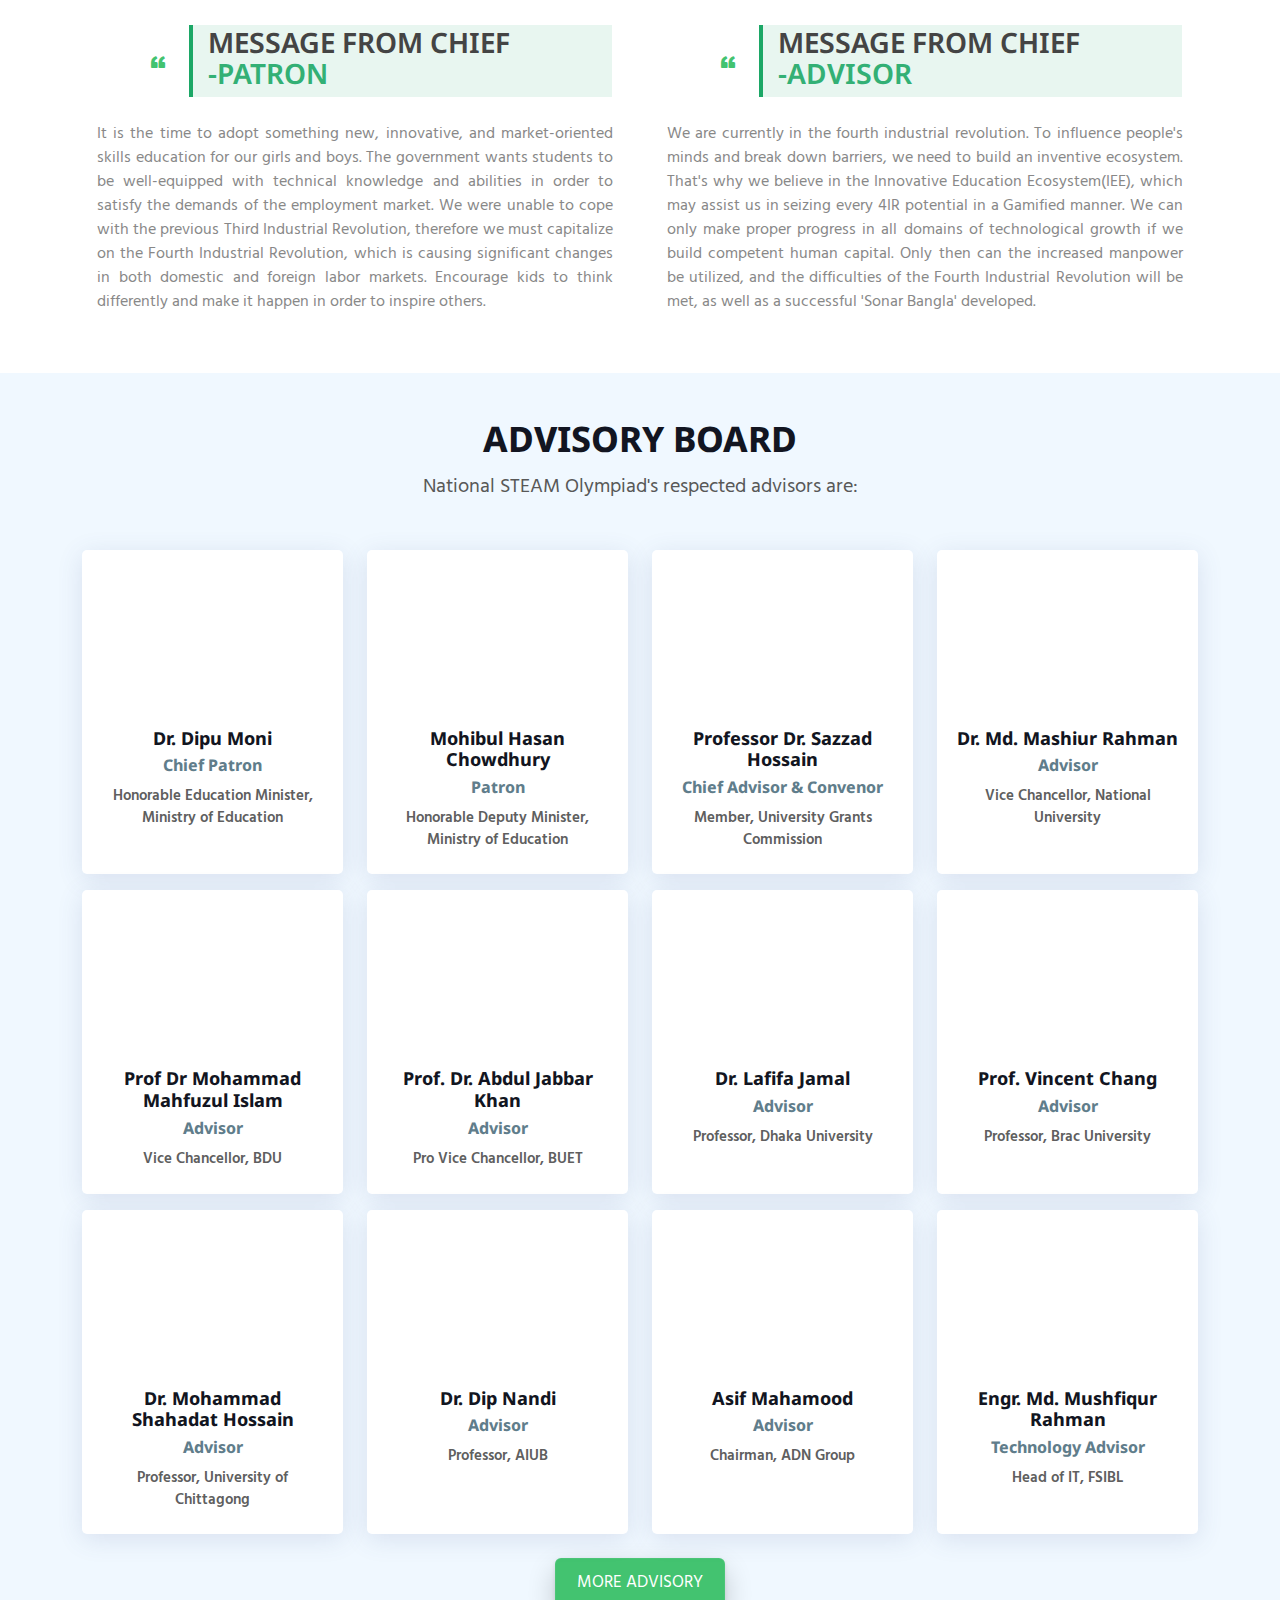
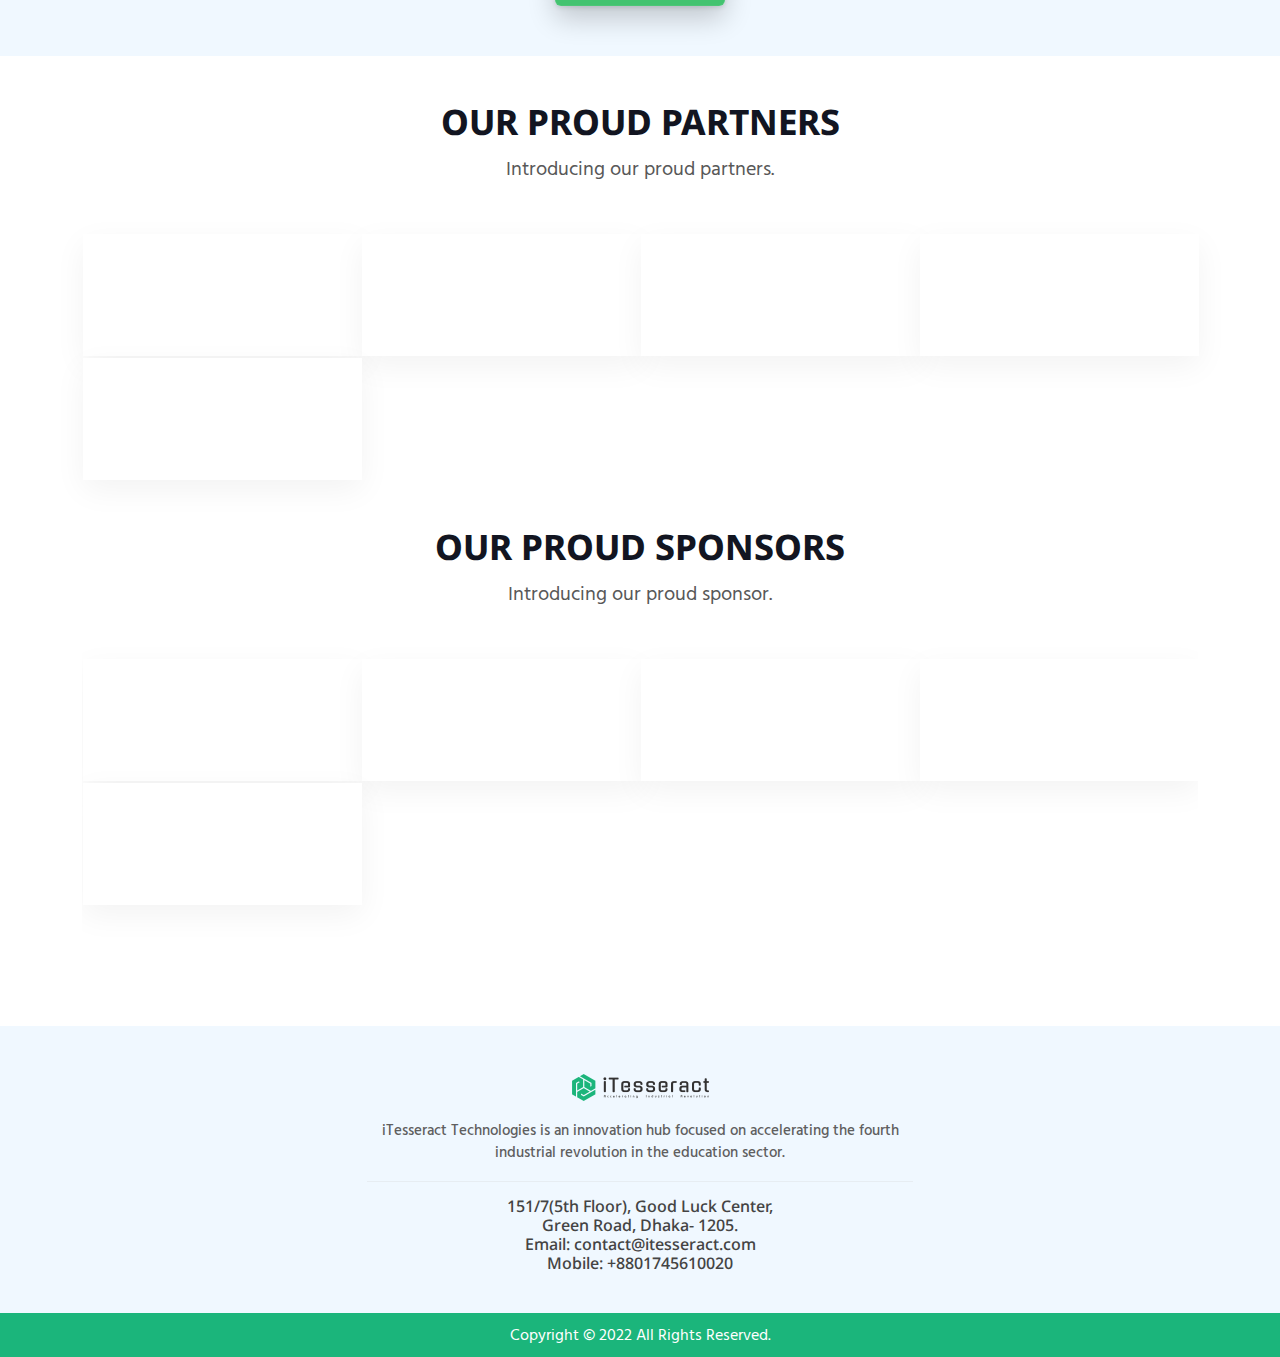
==== commit 9e9c95f7: "convert bangla to english" ====
--- a/index.html
+++ b/index.html
@@ -1,5 +1,5 @@
 <!DOCTYPE html>
-<html class="no-js" lang="">
+<html class="no-js" lang="bn">
   <head>
     <meta charset="utf-8" />
     <link rel="shortcut icon" href="img/favicon.svg" />
@@ -17,7 +17,7 @@
     <link rel="preconnect" href="https://fonts.googleapis.com" />
     <link rel="preconnect" href="https://fonts.gstatic.com" crossorigin />
     <link
-      href="https://fonts.googleapis.com/css2?family=Oswald:wght@200;300;400;500;600;700&family=Poppins:ital,wght@0,300;0,400;0,500;0,600;0,700;0,900;1,300;1,400;1,500;1,600;1,700&display=swap"
+      href="https://fonts.googleapis.com/css2?family=Hind+Siliguri:wght@300;400;500;600;700&family=Noto+Sans+Bengali:wght@100;200;300;400;500;600;700&display=swap"
       rel="stylesheet"
     />
     <!-- bootstrap css -->
@@ -52,24 +52,26 @@
           <div class="collapse navbar-collapse" id="navbarSupportedContent">
             <ul class="navbar-nav mx-auto mb-2 mb-lg-0">
               <li class="nav-item">
-                <a class="nav-link active" aria-current="page" href="#"
-                  >Home
-                </a>
+                <a class="nav-link active" aria-current="page" href="#">হোম </a>
               </li>
               <li class="nav-item">
-                <a class="nav-link" href="#">Login</a>
+                <a class="nav-link" href="#">লগইন</a>
               </li>
               <li class="nav-item">
-                <a class="nav-link" href="#">Registration</a>
+                <a class="nav-link" href="#">নিবন্ধন ফর্ম</a>
               </li>
               <li class="nav-item">
-                <a class="nav-link" href="about.html">About</a>
+                <a class="nav-link" href="about.html">আমাদের সম্পর্কে</a>
               </li>
               <li class="nav-item">
-                <a class="nav-link" href="#"> Volunteer</a>
+                <a class="nav-link" href="#"> স্বেচ্ছাসেবক</a>
               </li>
             </ul>
-            <a class="navbar-brand" target="_blank" href="https://itesseract.co/">
+            <a
+              class="navbar-brand"
+              target="_blank"
+              href="https://itesseract.co/"
+            >
               <img
                 class="brand-logo2"
                 loading="lazy"
@@ -160,8 +162,8 @@
         <div class="row">
           <div class="col-lg-12">
             <div class="count-down-heading">
-              <h2 class="text-uppercase">save the day</h2>
-              <h3 class="text-uppercase">NATIONAL STEAM OLYMPIAD - 2023</h3>
+              <h2 class="text-uppercase">দিন সংরক্ষণ করুন</h2>
+              <h3 class="text-uppercase">ন্যাশনাল স্টিম অলিম্পিয়াড - 2023</h3>
             </div>
             <div>
               <ul id="countdown" class="countdownitems" data-count="2023/06/11">
@@ -193,8 +195,11 @@
     <section id="price-section" class="price-section">
       <div class="container">
         <div class="section-title mb-5">
-          <h3>Event Price</h3>
-          <p>Quickly harness dynamic thinking through value added models.</p>
+          <h3>প্রাইজ মানি</h3>
+          <p>
+            মূল্য সংযোজন মডেলগুলির মাধ্যমে দ্রুত গতিশীল চিন্তাভাবনাকে কাজে
+            লাগান।
+          </p>
         </div>
         <div class="row">
           <div class="col-lg-12">
@@ -202,8 +207,10 @@
               <div class="col-lg-10">
                 <div class="row">
                   <div class="col-lg-6 col-sm-12">
-                    <div class="mb-4 text-end">
-                      <button class="btn prize-btn">PROJECT PRIZE MONEY</button>
+                    <div class="mb-4 text-center">
+                      <button class="btn prize-btn">
+                        প্রজেক্ট প্রাইজ মানি
+                      </button>
                     </div>
                     <div class="card single-price-item">
                       <div class="row g-0 align-items-center">
@@ -219,11 +226,11 @@
                         </div>
                         <div class="col-md-7 col-7">
                           <div class="card-body single-price-body">
-                            <h3>2ND RUNNER-UP</h3>
-                            <p>- BDT <b> 1,00,000 </b> Prize</p>
-                            <p>- 2nd Runner Up Certificate</p>
-                            <p>- Free iTesseract Course</p>
-                            <p>- So Many Other Benifits</p>
+                            <h3>২য় রানার-আপ</h3>
+                            <p>- <b>১,০০,০০০</b> টাকা পুরস্কার</p>
+                            <p>- ২য় রানার-আপ সার্টিফিকেট</p>
+                            <p>-বিনামূল্যে iTesseract কোর্স</p>
+                            <p>- অন্যান্য সুবিধা</p>
                           </div>
                         </div>
                       </div>
@@ -242,11 +249,11 @@
                         </div>
                         <div class="col-md-7 col-7">
                           <div class="card-body single-price-body2">
-                            <h3>1ST RUNNER UP</h3>
-                            <p>- BDT <b> 2,00,000 </b> Prize</p>
-                            <p>- 2nd Runner Up Certificate</p>
-                            <p>- Free iTesseract Course</p>
-                            <p>- So Many Other Benifits</p>
+                            <h3>১ম রানার-আপ</h3>
+                            <p>-<b> ২,০০,০০০ </b> টাকা পুরস্কার</p>
+                            <p>- ২য় রানার-আপ সার্টিফিকেট</p>
+                            <p>- বিনামূল্যে iTesseract কোর্স</p>
+                            <p>- অন্যান্য সুবিধা</p>
                           </div>
                         </div>
                       </div>
@@ -265,19 +272,19 @@
                         </div>
                         <div class="col-md-7 col-7">
                           <div class="card-body single-price-body3">
-                            <h3>CHAMPION</h3>
-                            <p>- BDT <b> 3,00,000 </b> Prize</p>
-                            <p>- 2nd Runner Up Certificate</p>
-                            <p>- Free iTesseract Course</p>
-                            <p>- So Many Other Benifits</p>
+                            <h3>চ্যাম্পিয়ন</h3>
+                            <p>- <b> ৩,০০,০০০ </b> টাকা পুরস্কার</p>
+                            <p>- ২য় রানার-আপ সার্টিফিকেট</p>
+                            <p>- বিনামূল্যে iTesseract কোর্স</p>
+                            <p>- অন্যান্য সুবিধা</p>
                           </div>
                         </div>
                       </div>
                     </div>
                   </div>
                   <div class="col-lg-6 col-sm-12">
-                    <div class="mb-4">
-                      <button class="btn quiz-btn">Quiz PRIZE MONEY</button>
+                    <div class="mb-4 text-center">
+                      <button class="btn quiz-btn">কুইজ প্রাইজ মানি</button>
                     </div>
                     <div class="card single-price-item">
                       <div class="row g-0 align-items-center">
@@ -293,11 +300,11 @@
                         </div>
                         <div class="col-md-7 col-7">
                           <div class="card-body single-price-body3">
-                            <h3>CHAMPION</h3>
-                            <p>- BDT <b> 50,000 </b> Prize</p>
-                            <p>- 2nd Runner Up Certificate</p>
-                            <p>- Free iTesseract Course</p>
-                            <p>- So Many Other Benifits</p>
+                            <h3>চ্যাম্পিয়ন</h3>
+                            <p>-<b> ৫০,০০০ </b> টাকা পুরস্কার</p>
+                            <p>- ২য় রানার-আপ সার্টিফিকেট</p>
+                            <p>- বিনামূল্যে iTesseract কোর্স</p>
+                            <p>- অন্যান্য সুবিধা</p>
                           </div>
                         </div>
                       </div>
@@ -316,11 +323,11 @@
                         </div>
                         <div class="col-md-7 col-7">
                           <div class="card-body single-price-body2">
-                            <h3>1ST RUNNER UP</h3>
-                            <p>- BDT <b> 30,000 </b> Prize</p>
-                            <p>- 2nd Runner Up Certificate</p>
-                            <p>- Free iTesseract Course</p>
-                            <p>- So Many Other Benifits</p>
+                            <h3>১ম রানার-আপ</h3>
+                            <p>-<b> ৩০,০০০ </b> টাকা পুরস্কার</p>
+                            <p>- ২য় রানার-আপ সার্টিফিকেট</p>
+                            <p>- বিনামূল্যে iTesseract কোর্স</p>
+                            <p>- অন্যান্য সুবিধা</p>
                           </div>
                         </div>
                       </div>
@@ -339,11 +346,11 @@
                         </div>
                         <div class="col-md-7 col-7">
                           <div class="card-body single-price-body">
-                            <h3>2ND RUNNER-UP</h3>
-                            <p>- BDT <b> 20,000 </b> Prize</p>
-                            <p>- 2nd Runner Up Certificate</p>
-                            <p>- Free iTesseract Course</p>
-                            <p>- So Many Other Benifits</p>
+                            <h3>২য় রানার-আপ</h3>
+                            <p>- <b> ২০,০০০ </b> টাকা পুরস্কার</p>
+                            <p>- ২য় রানার-আপ সার্টিফিকেট</p>
+                            <p>- বিনামূল্যে iTesseract কোর্স</p>
+                            <p>- অন্যান্য সুবিধা</p>
                           </div>
                         </div>
                       </div>
@@ -437,10 +444,10 @@
     <section id="Level-section" class="level-section">
       <div class="container">
         <div class="section-title mb-5">
-          <h3>LEVEL</h3>
+          <h3>লেভেল</h3>
           <p class="">
-            Level of students divided into 6, from class 1 or upper class, as
-            well as university students, are eligible to apply.
+            6 তে বিভক্ত ছাত্রদের স্তর, ক্লাস 1 বা উচ্চ শ্রেণী থেকে, সেইসাথে
+            বিশ্ববিদ্যালয়ের ছাত্ররা আবেদন করার যোগ্য।
           </p>
         </div>
         <div class="row g-0">
@@ -451,11 +458,11 @@
                 <div class="col-lg-3">
                   <a href="level.html" class="text-decoration-none">
                     <div class="level-slot-class">
-                    <span
-                      >Class <br />
-                      1 - 5</span
-                    >
-                  </div>
+                      <span
+                        >শ্রেণী <br />
+                        ১ম - ৫ম
+                      </span>
+                    </div>
                   </a>
                 </div>
                 <div class="col-lg-9">
@@ -469,11 +476,9 @@
                       />
                     </a>
                     <div class="level-slot-info-content">
-                      <!-- <h3>Class 1 - 5</h3> -->
                       <p>
-                        Exploring the Wonders of Science, Technology,
-                        Engineering, Arts, and Mathematics (STEAM) for Young
-                        Learners
+                        তরুণ শিক্ষার্থীদের জন্য বিজ্ঞান, প্রযুক্তি, প্রকৌশল,
+                        শিল্পকলা এবং গণিতের (STEAM) বিস্ময় অন্বেষণ করা
                       </p>
                     </div>
                   </div>
@@ -487,14 +492,14 @@
             <div class="level-listing">
               <div class="row g-0">
                 <div class="col-lg-3">
-                 <a href="level.html" class="text-decoration-none">
-                   <div class="level-slot-class">
-                    <span
-                      >Class <br />
-                      6 - 10</span
-                    >
-                  </div>
-                 </a>
+                  <a href="level.html" class="text-decoration-none">
+                    <div class="level-slot-class">
+                      <span
+                        >শ্রেণী <br />
+                        ৬ষ্ঠ - ১০ম
+                      </span>
+                    </div>
+                  </a>
                 </div>
                 <div class="col-lg-9">
                   <div class="level-slot-info">
@@ -509,9 +514,8 @@
                     <div class="level-slot-info-content">
                       <!-- <h3>Class 6 - 10</h3> -->
                       <p>
-                        Unleashing the Power of STEAM: Igniting Creativity,
-                        <br />
-                        Innovation, and Excellence in Young Minds
+                        উনলেয়াশিং শক্তি উন্মোচন করা: তরুণ মনের মধ্যে সৃজনশীলতা,
+                        উদ্ভাবন এবং শ্রেষ্ঠত্ব প্রজ্বলিত করা
                       </p>
                     </div>
                   </div>
@@ -524,11 +528,14 @@
             <div class="level-listing">
               <div class="row g-0">
                 <div class="col-lg-3">
-                 <a href="level.html" class="text-decoration-none">
-                   <div class="level-slot-class2">
-                    <span>College Students</span>
-                  </div>
-                 </a>
+                  <a href="level.html" class="text-decoration-none">
+                    <div class="level-slot-class2">
+                      <span
+                        >কলেজ <br />
+                        ছাএ-ছাএী</span
+                      >
+                    </div>
+                  </a>
                 </div>
                 <div class="col-lg-9">
                   <div class="level-slot-info">
@@ -543,8 +550,8 @@
                     <div class="level-slot-info-content">
                       <!-- <h3>College Students</h3> -->
                       <p>
-                        Pushing the Boundaries of STEAM: Challenging the Best
-                        and Brightest Minds to Innovate, Create, and Lead
+                        স্টিমের সীমানা ঠেলে দেওয়া: সেরা এবং উজ্জ্বল মনকে
+                        উদ্ভাবন, তৈরি এবং নেতৃত্ব দেওয়ার জন্য চ্যালেঞ্জ করা
                       </p>
                     </div>
                   </div>
@@ -558,8 +565,8 @@
                 <div class="col-lg-3">
                   <a href="level.html" class="text-decoration-none">
                     <div class="level-slot-class2">
-                    <span> University Students</span>
-                  </div>
+                      <span> বিশ্ববিদ্যালয় ছাএ-ছাএী</span>
+                    </div>
                   </a>
                 </div>
                 <div class="col-lg-9">
@@ -573,11 +580,9 @@
                       />
                     </a>
                     <div class="level-slot-info-content">
-                      <!-- <h3>University Students</h3> -->
                       <p>
-                        Breaking New Ground in STEAM: Empowering the Next
-                        Generation of Researchers, Innovators, and Leaders to
-                        Transform the World
+                        স্টিমে গ্রাউন্ড ব্রেকিং: বিশ্বকে রূপান্তরিত করার জন্য
+                        গবেষক, উদ্ভাবক এবং নেতাদের পরবর্তী প্রজন্মকে তৈরি করা
                       </p>
                     </div>
                   </div>
@@ -591,8 +596,8 @@
                 <div class="col-lg-3">
                   <a href="level.html" class="text-decoration-none">
                     <div class="level-slot-class">
-                    <span>Polytechnic Students</span>
-                  </div>
+                      <span>পলিটেকনিক ছাএ-ছাএী</span>
+                    </div>
                   </a>
                 </div>
                 <div class="col-lg-9">
@@ -606,11 +611,10 @@
                       />
                     </a>
                     <div class="level-slot-info-content">
-                      <!-- <h3>Polytechnic Students</h3> -->
                       <p>
-                        Innovating and Designing for a Better World: Showcasing
-                        the Technical Skills and Creativity of Polytechnic
-                        Students in STEAM
+                        উন্নত বিশ্বের জন্য উদ্ভাবন এবং ডিজাইন করা: STEAM-এ
+                        পলিটেকনিক শিক্ষার্থীদের প্রযুক্তিগত দক্ষতা এবং সৃজনশীলতা
+                        প্রদর্শন করা
                       </p>
                     </div>
                   </div>
@@ -624,8 +628,11 @@
                 <div class="col-lg-3">
                   <a href="level.html" class="text-decoration-none">
                     <div class="level-slot-class">
-                    <span>Madrasa Students</span>
-                  </div>
+                      <span
+                        >মাদ্রাসাা <br />
+                        ছাএ-ছাএী</span
+                      >
+                    </div>
                   </a>
                 </div>
                 <div class="col-lg-9">
@@ -639,11 +646,10 @@
                       />
                     </a>
                     <div class="level-slot-info-content">
-                      <!-- <h3>Madrasa Students</h3> -->
                       <p>
-                        Integrating Faith and Science for a Brighter Future:
-                        Recognizing the STEAM Skills and Talents of Madrasa
-                        Students
+                        উজ্জ্বল ভবিষ্যতের জন্য বিশ্বাস এবং বিজ্ঞানকে সমন্বয় করা:
+                        মাদ্রাসা শিক্ষার্থীদের স্টিম দক্ষতা এবং প্রতিভাকে
+                        স্বীকৃতি দেওয়া
                       </p>
                     </div>
                   </div>
@@ -660,10 +666,10 @@
     <section id="segment" class="segment">
       <div class="container">
         <div class="section-title mb-5">
-          <h3>SEGMENTS</h3>
+          <h3>বিষয়</h3>
           <p class="">
-            In this Olympiad there are 8 segments such as - Robotics,
-            Engineering, ICT etc. All these are given below:
+            এই অলিম্পিয়াডে ৮টি সেগমেন্ট রয়েছে যেমন - রোবোটিক্স, ইঞ্জিনিয়ারিং,
+            আইসিটি ইত্যাদি। এগুলি নীচে দেওয়া হল
           </p>
         </div>
         <div class="row">
@@ -677,9 +683,12 @@
                   alt="art craft"
                 />
               </div>
-              <h4 class="title"><a href="segments.html">Art & Craft</a></h4>
+              <h4 class="title">
+                <a href="segments.html">আর্টস এবং ক্রাফটিং</a>
+              </h4>
               <p class="description">
-                Art & Craft that is something that is created with imagination.
+                শিল্প ও কারুশিল্প সৃজনশীল অভিব্যক্তির এমন এক মাধ্যম যা শিল্পকর্ম
+                তৈরি করার সাথে জড়িত।
               </p>
             </div>
           </div>
@@ -693,10 +702,14 @@
                   alt="art craft"
                 />
               </div>
-              <h4 class="title"><a href="segments.html">Blockchain</a></h4>
+              <h4 class="title">
+                <a href="segments.html">ব্লকচেইন এবং ক্লাউড কম্পিউটিং </a>
+              </h4>
               <p class="description">
-                Blockchain is a technique of storing data that is impossible to
-                update or hack.
+                ব্লকচেইন একটি ডিসেন্ট্রালাইজড এবং ডিস্ট্রিবিউটেড ডিজিটাল লেজার
+                প্রযুক্তি যা নিরাপদ এবং অপরিবর্তনীয় উপায়ে লেনদেনের তথ্য রাখে।
+                'ক্লাউড কম্পিউটিং' শব্দটির “ক্লাউড” বলতে এমন প্রযুক্তিকেও বোঝায়
+                যার
               </p>
             </div>
           </div>
@@ -710,10 +723,11 @@
                   alt="art craft"
                 />
               </div>
-              <h4 class="title"><a href="segments.html">Engineering</a></h4>
+              <h4 class="title"><a href="segments.html">ইঞ্জিনিয়ারিং</a></h4>
               <p class="description">
-                Engineering is the application of science and mathematics to
-                problem solving.
+                ইঞ্জিনিয়ারিং হল অধ্যয়ন এবং অনুশীলনের এমন একটি ক্ষেত্র যেখানে
+                প্রযুক্তি, প্রজুক্তিগত কাঠামো এবং সিস্টেম ডিজাইন উন্নত করার জন্য
+                বৈজ্ঞানিক এবং গাণিতিক নীতিগুলির প্রয়োগ জড়িত।
               </p>
             </div>
           </div>
@@ -727,10 +741,13 @@
                   alt="art craft"
                 />
               </div>
-              <h4 class="title"><a href="segments.html">AI, Robotics & ICT</a></h4>
+              <h4 class="title">
+                <a href="segments.html">এআই, রোবোটিক্স এবং বিগ ডাটা </a>
+              </h4>
               <p class="description">
-                Machine emulation of human intelligence processes is known as
-                AI.
+                .আর্টিফিসিয়াল ইন্টেলিজেন্স-চালিত রোবোটিক্স সিদ্ধান্ত গ্রহণের
+                সামর্থের উন্নতি এবং অপারেশনাল দক্ষতা বাড়াতে বিগ-ডেটা ব্যবহারের
+                মাধ্যমে ইন্ডাস্ট্রিতে বিপ্লব ঘটাচ্ছে।
               </p>
             </div>
           </div>
@@ -744,10 +761,13 @@
                   alt="Network & Devices"
                 />
               </div>
-              <h4 class="title"><a href="segments.html">Network & Devices</a></h4>
+              <h4 class="title">
+                <a href="segments.html">আইসিটি এবং ডিজিটাল সিকিউরিটি</a>
+              </h4>
               <p class="description">
-                Network devices, allow hardware on a computer network to
-                communicate & interact.
+                সাইবার ক্রাইম থেকে রক্ষা করতে এবং সংবেদনশীল তথ্যের গোপনীয়তা,
+                অখণ্ডতা এবং প্রাপ্যতা নিশ্চিত করতে আইসিটি এবং ডিজিটাল নিরাপত্তা
+                ব্যবস্থার কার্যকরী বাস্তবায়ন অত্যন্ত গুরুত্বপূর্ণ।
               </p>
             </div>
           </div>
@@ -761,10 +781,10 @@
                   alt="Science"
                 />
               </div>
-              <h4 class="title"><a href="segments.html">Science</a></h4>
+              <h4 class="title"><a href="segments.html">বিজ্ঞান</a></h4>
               <p class="description">
-                Physics, Chemistry, Biology are examples of general science
-                subjects.
+                বিজ্ঞান হল পর্যবেক্ষণ, পরীক্ষা-নিরীক্ষা এবং বিশ্লেষণের মাধ্যমে
+                বাস্তব জগতকে বোঝার জন্য একটি পদ্ধতিগত এবং অভিজ্ঞতামূলক পদ্ধতি।
               </p>
             </div>
           </div>
@@ -778,10 +798,10 @@
                   alt="Mathematics"
                 />
               </div>
-              <h4 class="title"><a href="segments.html">Mathematics</a></h4>
+              <h4 class="title"><a href="segments.html">গণিত</a></h4>
               <p class="description">
-                Mathematics , which deals with the logic of shape, amount and
-                order.
+                গণিত হল বিজ্ঞানের একটি শাখা যা সংখ্যা, পরিমাণ, আকার এবং তাদের
+                সম্পর্ক, বৈশিষ্ট্য এবং ক্রিয়াকলাপ নিয়ে কাজ করে।
               </p>
             </div>
           </div>
@@ -795,10 +815,11 @@
                   alt="Technology"
                 />
               </div>
-              <h4 class="title"><a href="segments.html">Technology</a></h4>
+              <h4 class="title"><a href="segments.html">টেকনোলজি</a></h4>
               <p class="description">
-                Technology is the application of scientific knowledge to actual
-                human life goals.
+                টেকনোলজি বলতে সেই টুলস, পদ্ধতি এবং সিস্টেমগুলিকে বোঝায় যেগুলি
+                তৈরি করা হয় সমস্যাগুলি সমাধান করতে, দক্ষতা উন্নত করতে এবং
+                আমাদের দৈনন্দিন জীবনকে উন্নত করতে ব্যবহার করা হয়।
               </p>
             </div>
           </div>
@@ -811,21 +832,21 @@
     <section id="roadmap" class="roadmap">
       <div class="container">
         <div class="section-title mb-5">
-          <h3>ROADMAP</h3>
+          <h3>রোডম্যাপ</h3>
           <p class="">
-            If a student wants to compete in an Olympic event, they must follow
-            these steps.
+            কোনো শিক্ষার্থী যদি প্রতিযোগিতায় অংশগ্রহণ করতে চাই, তবে তাকে অবশ্যই
+            পদক্ষেপ গুলো অনুসরণ করতে হবে।
           </p>
         </div>
         <div class="row">
           <div class="col-lg-4 col-md-6 col-sm-12 mb-3">
             <div class="Roadmap-items h-100">
               <i class="icofont-ui-cut roadmap-icons"></i>
-              <h3 class="roadmap-title">Inauguration</h3>
+              <h3 class="roadmap-title">উদ্বোধন</h3>
               <p class="roadmap-content">
-                The olympiad will inaugurate our honorable minister on 11th
-                march, 2023. Primarily Krishibid Institute Hall is selected for
-                the opening program.
+                মাননীয় শিক্ষামন্ত্রী ডা: দিপু মনী ১১ ই মার্চ ২০২৩ তারিখে শুভ
+                উদ্ভোদন করিবেন।প্রাথমিকভাবে উদ্বোধনী অনুষ্ঠানের জন্য কৃষিবিদ
+                ইনস্টিটিউট হল নির্বাচন করা হয়েছে।
               </p>
               <span class="Roadmap-number">01</span>
             </div>
@@ -833,11 +854,10 @@
           <div class="col-lg-4 col-md-6 col-sm-12 mb-3">
             <div class="Roadmap-items h-100">
               <i class="icofont-contact-add roadmap-icons"></i>
-              <h3 class="roadmap-title">Registration</h3>
+              <h3 class="roadmap-title">রেজিস্ট্রেশন</h3>
               <p class="roadmap-content">
-                The website will be open for registration for creating an
-                account before 11th March but the application submission date
-                will declare very soon.
+                এই ওয়েবসাইটটিতে ১১ ই মার্চের মধ্যে অ্যাকাউন্ট তৈরি করতে হবে।
+                আবেদন জমা দেবার তারিখ অতিশীঘ্রই জানিয়ে দেয়া হবে।
               </p>
               <span class="Roadmap-number">02</span>
             </div>
@@ -845,11 +865,11 @@
           <div class="col-lg-4 col-md-6 col-sm-12 mb-3">
             <div class="Roadmap-items h-100">
               <i class="icofont-group-students roadmap-icons"></i>
-              <h3 class="roadmap-title">Boot Camp</h3>
+              <h3 class="roadmap-title">বুট ক্যাম্প</h3>
               <p class="roadmap-content">
-                iTesseract will start on-campus boot camps for 500+ schools and
-                colleges based on division. One by one all the divisions will be
-                completed for NSTEAMO.
+                iTesseract বিভাগ ভিত্তিক 500+ স্কুল ও কলেজের জন্য ক্যাম্পাসে বুট
+                ক্যাম্প শুরু করবে। একে একে সমস্ত বিভাগ NSTEAMO এর জন্য সম্পন্ন
+                হবে।
               </p>
               <span class="Roadmap-number">03</span>
             </div>
@@ -857,11 +877,11 @@
           <div class="col-lg-4 col-md-6 col-sm-12 mb-3">
             <div class="Roadmap-items h-100">
               <i class="icofont-architecture-alt roadmap-icons"></i>
-              <h3 class="roadmap-title">Online Round</h3>
+              <h3 class="roadmap-title">অনলাইন রাউন্ড</h3>
               <p class="roadmap-content">
-                The online round of our National STEAM Olympiad will be started
-                in the middle of May 2023. Primary selection for 1st round will
-                be assessed via an online round.
+                আমাদের জাতীয় স্টিম অলিম্পিয়াডের অনলাইন রাউন্ড 2023 সালের মে
+                মাসের মাঝামাঝি শুরু হবে। প্রথম রাউন্ডের জন্য প্রাথমিক নির্বাচন
+                একটি অনলাইন রাউন্ডের মাধ্যমে মূল্যায়ন করা হবে।
               </p>
               <span class="Roadmap-number">04</span>
             </div>
@@ -869,11 +889,11 @@
           <div class="col-lg-4 col-md-6 col-sm-12 mb-3">
             <div class="Roadmap-items h-100">
               <i class="icofont-random roadmap-icons"></i>
-              <h3 class="roadmap-title">Divisional Round</h3>
+              <h3 class="roadmap-title">বিভাগীয় রাউন্ড</h3>
               <p class="roadmap-content">
-                After the completion first round, only selected participants can
-                join in the divisional round. For every segment, only 30 groups
-                or individuals will be selected for the
+                প্রথম রাউন্ড শেষ হওয়ার পর, শুধুমাত্র নির্বাচিত অংশগ্রহণকারীরা
+                বিভাগীয় রাউন্ডে যোগ দিতে পারবেন। প্রতিটি বিভাগের জন্য,
+                শুধুমাত্র 30টি গোষ্ঠী বা ব্যক্তি নির্বাচন করা হবে।
               </p>
               <span class="Roadmap-number">05</span>
             </div>
@@ -881,11 +901,11 @@
           <div class="col-lg-4 col-md-6 col-sm-12 mb-3">
             <div class="Roadmap-items h-100">
               <i class="icofont-badge roadmap-icons"></i>
-              <h3 class="roadmap-title">Final Round</h3>
+              <h3 class="roadmap-title">ফাইনাল রাউন্ড</h3>
               <p class="roadmap-content">
-                The final round will be arranged at BICC in September 2023.
-                Expect our Honorable Prime Minister, Sheikh Hasina will close
-                the National STEAM Olympiad 2023.
+                2023 সালের সেপ্টেম্বরে BICC-এ চূড়ান্ত পর্বের আয়োজন করা হবে।
+                আশা করি আমাদের মাননীয় প্রধানমন্ত্রী শেখ হাসিনা জাতীয় স্টিম
+                অলিম্পিয়াড 2023 বন্ধ করবেন।
               </p>
               <span class="Roadmap-number">06</span>
             </div>
@@ -1593,7 +1613,6 @@
     </div>
     <!-- end copy right section -->
 
-  
     <!--ADVISORY BOARD Modal -->
     <div
       class="modal fade"
@@ -1605,7 +1624,9 @@
       <div class="modal-dialog modal-lg modal-dialog-centered">
         <div class="modal-content">
           <div class="modal-header">
-            <h1 class="modal-title fs-5" id="exampleModalLabel">ADVISORY BOARD</h1>
+            <h1 class="modal-title fs-5" id="exampleModalLabel">
+              ADVISORY BOARD
+            </h1>
             <button
               type="button"
               class="btn-close"
@@ -1613,7 +1634,7 @@
               aria-label="Close"
             ></button>
           </div>
-            <div class="modal-body">
+          <div class="modal-body">
             <div class="member">
               <div class="row align-items-center">
                 <div class="col-lg-3">
@@ -1637,10 +1658,18 @@
                       quam ut labore beatae!
                     </p>
                     <div class="social">
-                      <a href="" target="_blank"><i class="icofont-twitter"></i></a>
-                      <a href="" target="_blank"><i class="icofont-facebook"></i></a>
-                      <a href="" target="_blank"><i class="icofont-instagram"></i></a>
-                      <a href="" target="_blank"> <i class="icofont-linkedin"></i> </a>
+                      <a href="" target="_blank"
+                        ><i class="icofont-twitter"></i
+                      ></a>
+                      <a href="" target="_blank"
+                        ><i class="icofont-facebook"></i
+                      ></a>
+                      <a href="" target="_blank"
+                        ><i class="icofont-instagram"></i
+                      ></a>
+                      <a href="" target="_blank">
+                        <i class="icofont-linkedin"></i>
+                      </a>
                     </div>
                   </div>
                 </div>
--- a/style.css
+++ b/style.css
@@ -7,7 +7,7 @@
   box-sizing: border-box;
 }
 body {
-  font-family: 'Poppins', sans-serif;
+  font-family: 'Hind Siliguri', sans-serif;
   color: #444444;
 }
 h1,
@@ -16,10 +16,10 @@
 h4,
 h5,
 h6 {
-  font-family: 'Poppins', sans-serif;
+   font-family: 'Noto Sans Bengali', sans-serif;
 }
 .subTitle {
-  font-family: 'Oswald', sans-serif;
+  font-family: 'Hind Siliguri', sans-serif;
 }
 section {
   padding: 60px 0px;
@@ -51,11 +51,10 @@
 }
 .section-title p {
   color: #585858;
-  font-size: 22px;
+  font-size: 20px;
   line-height: 2rem;
   font-weight: 400;
   margin: 0;
-  font-family: 'Oswald', sans-serif;
 }
 
 /*--------------------------------------------------------------
@@ -161,11 +160,12 @@
 }
 .count-down-heading h3 {
   color: white;
-  font-size: 2rem;
+  font-size: 26px;
   line-height: 2rem;
-  font-weight: 400;
+  font-weight: 500;
   margin: 0;
-  font-family: 'Oswald', sans-serif;
+  font-family: 'Hind Siliguri', sans-serif;
+  /* font-family: 'Oswald', sans-serif; */
 }
 .countdownitems {
   margin-top: 30px;
@@ -201,7 +201,8 @@
   color: #00baff;
 }
 .countdownitems li span {
-  font-size: 30px;
+  font-size: 35px;
+  font-weight: 700;
   margin-top: 20px;
   display: inline-block;
 }
@@ -295,6 +296,7 @@
 .prize-btn {
   background-color: #43c370;
   color: white;
+  font-size: 17px;
 }
 .prize-btn:hover {
   border: 1px solid #43c370;
@@ -303,6 +305,7 @@
 .quiz-btn {
   background-color: #1ca766;
   color: white;
+  font-size: 17px;
 }
 .quiz-btn:hover {
   border: 1px solid #1ca766;
@@ -391,7 +394,7 @@
 .single-price-item p {
   margin-bottom: 0px;
   line-height: 26px;
-  font-size: 16px;
+  font-size: 17px;
   /* color: #888888; */
   color: white;
   /* color: #585858; */
@@ -521,20 +524,20 @@
 .level-slot-class {
   background: #43c370;
   color: #fff;
-  padding: 74px 10px;
+  padding: 60px 10px;
   margin: 0 auto;
   text-align: center;
 }
 .level-slot-class2 {
   background: #1ca766;
   color: #fff;
-  padding: 74px 10px;
+  padding: 56px 10px;
   margin: 0 auto;
   text-align: center;
 }
 .level-slot-class2 span {
   text-align: center;
-  font-size: 21px;
+  font-size: 24px;
   font-weight: 700;
 }
 .level-slot-class span {
@@ -543,7 +546,7 @@
   font-weight: 700;
 }
 .level-slot-info {
-  padding: 50px 34px 62px 170px;
+  padding: 47px 34px 62px 170px;
   /* background-color: red; */
   border: 1px dashed #e5e5e5;
   border-left: none;
@@ -560,6 +563,7 @@
 .level-slot-info-content p {
   margin-bottom: 0;
   color: rgb(136, 136, 136);
+  font-size: 16px;
 }
 .level-slot-student {
   position: absolute;
@@ -601,12 +605,14 @@
   font-size: 20px;
   padding: 0 9px;
   font-weight: 700;
+  margin-top: 10px;
 }
 .segment .segment-card h4 a {
   color: #01362f;
   font-size: 20px;
   font-weight: 700;
   text-decoration: none;
+  padding-top: 10px;
 }
 .segment .segment-card p {
   color: #585858;
